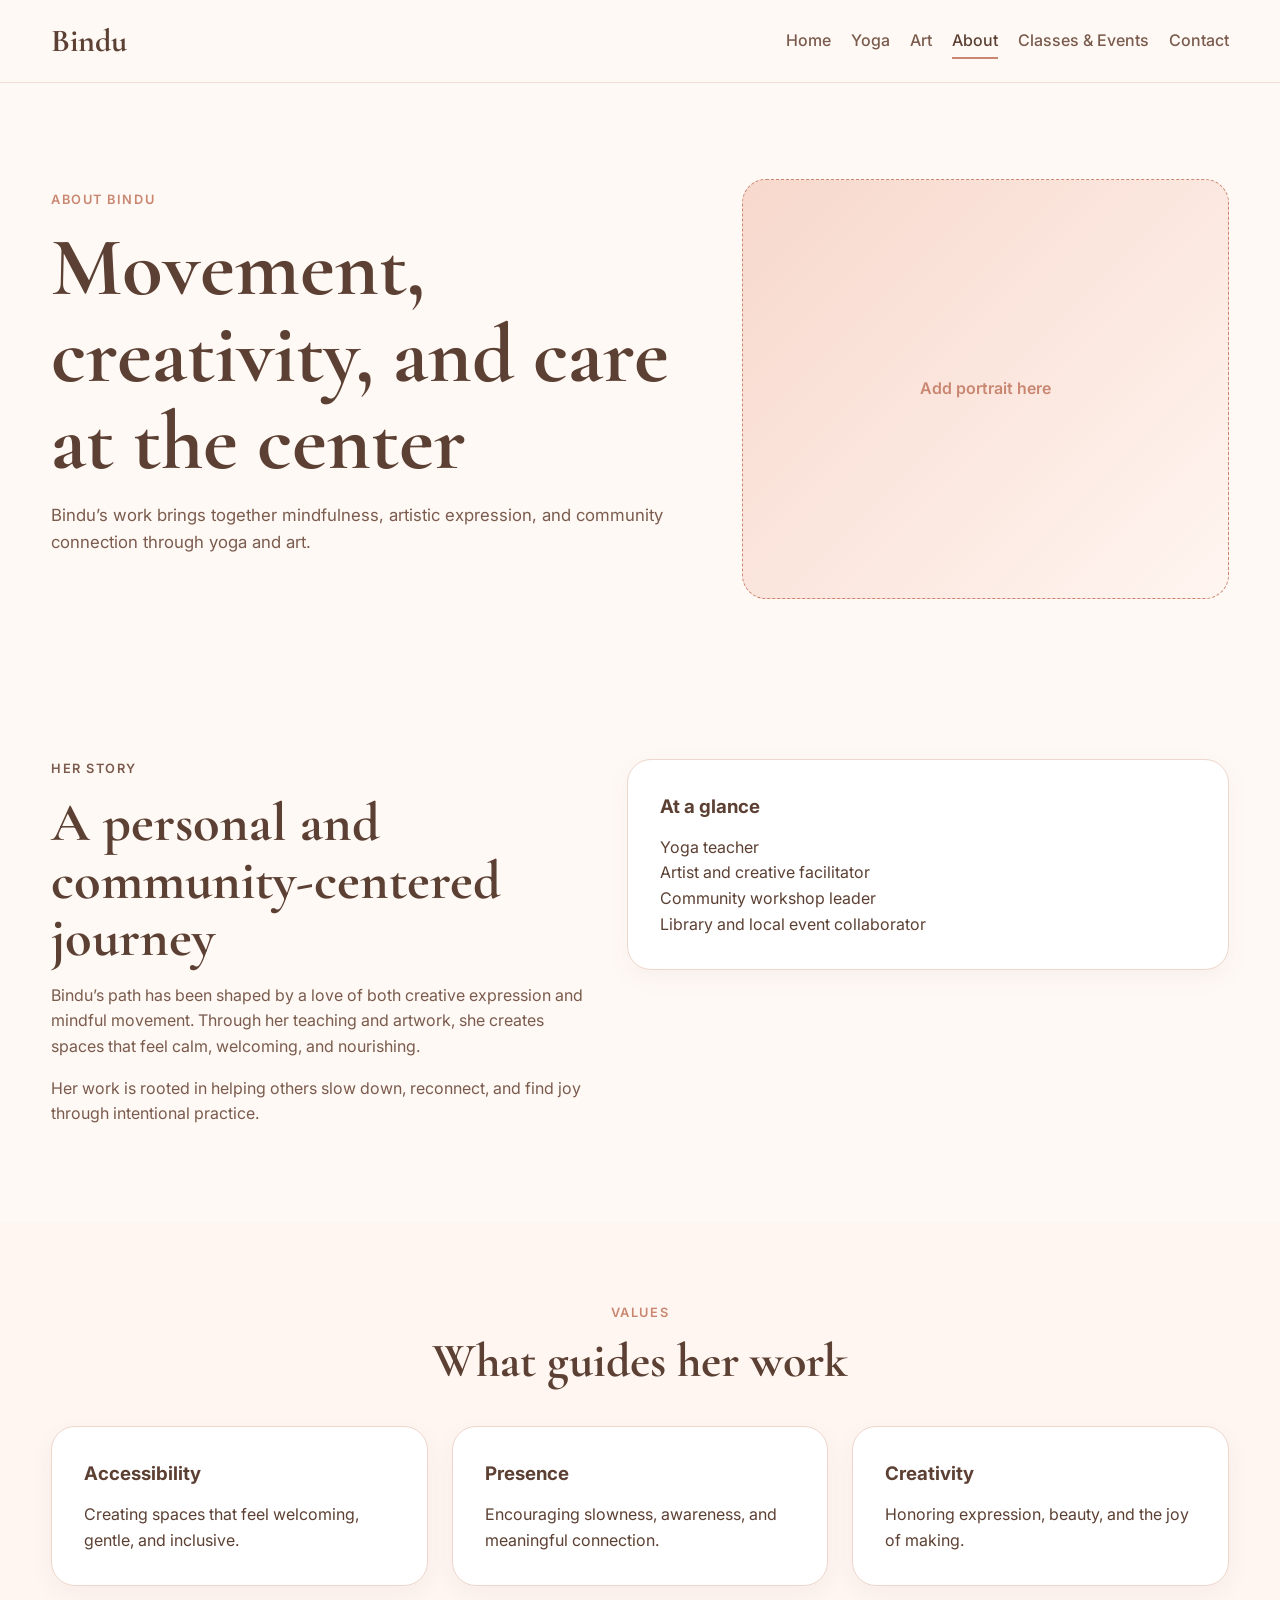
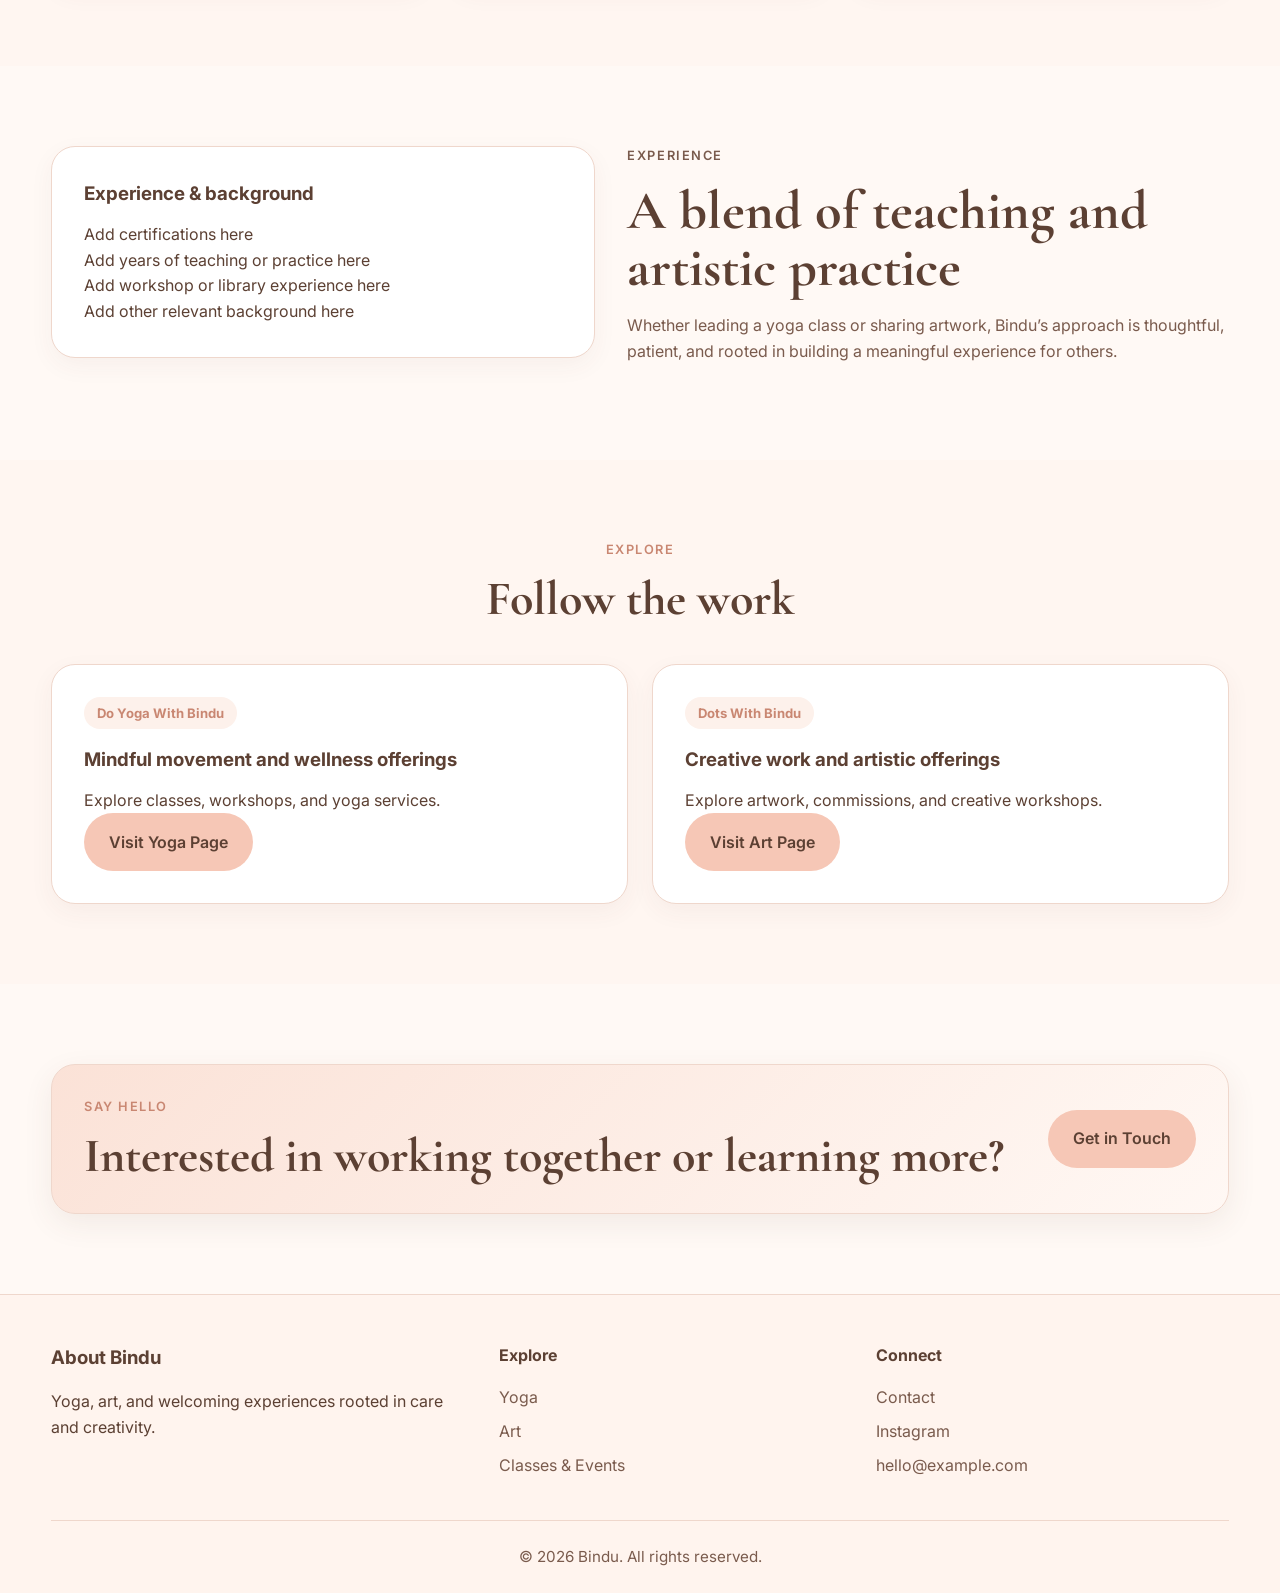
==== about.html @ a90da37a "rewrite site copy with current website content" ====
<!DOCTYPE html>
<html lang="en">
<head>
  <meta charset="UTF-8" />
  <meta name="viewport" content="width=device-width, initial-scale=1.0" />
  <title>About Bindu</title>
  <meta
    name="description"
    content="Learn more about Bindu’s background, philosophy, yoga teaching, art practice, and community-centered approach."
  />
  <link rel="preconnect" href="https://fonts.googleapis.com" />
  <link rel="preconnect" href="https://fonts.gstatic.com" crossorigin />
  <link
    href="https://fonts.googleapis.com/css2?family=Cormorant+Garamond:wght@500;600;700&family=Inter:wght@400;500;600&display=swap"
    rel="stylesheet"
  />
  <link rel="stylesheet" href="style.css" />
</head>
<body>
  <header class="site-header">
    <div class="container nav-container">
      <a href="index.html" class="logo">Bindu</a>
      <button class="menu-toggle" id="menu-toggle" aria-label="Open navigation menu">☰</button>
      <nav class="site-nav" id="site-nav">
        <a href="index.html">Home</a>
        <a href="yoga.html">Yoga</a>
        <a href="art.html">Art</a>
        <a href="about.html" class="active">About</a>
        <a href="classes.html">Classes & Events</a>
        <a href="contact.html" class="nav-cta">Contact</a>
      </nav>
    </div>
  </header>

  <main>
    <section class="page-hero">
      <div class="container page-hero-grid">
        <div>
          <p class="eyebrow">About Bindu</p>
          <h1>Movement, creativity, and care at the center</h1>
          <p class="hero-description">
            Bindu’s work brings together mindfulness, artistic expression, and
            community connection through yoga and art.
          </p>
        </div>
        <div class="image-block placeholder-block">
          <span>Add portrait here</span>
        </div>
      </div>
    </section>

    <section class="section">
      <div class="container split-layout">
        <div class="text-block">
          <p class="eyebrow">Her story</p>
          <h2>A personal and community-centered journey</h2>
          <p>
            Bindu’s path has been shaped by a love of both creative expression and
            mindful movement. Through her teaching and artwork, she creates spaces
            that feel calm, welcoming, and nourishing.
          </p>
          <p>
            Her work is rooted in helping others slow down, reconnect, and find
            joy through intentional practice.
          </p>
        </div>
        <div class="info-card">
          <h3>At a glance</h3>
          <p>Yoga teacher</p>
          <p>Artist and creative facilitator</p>
          <p>Community workshop leader</p>
          <p>Library and local event collaborator</p>
        </div>
      </div>
    </section>

    <section class="section soft-section">
      <div class="container">
        <div class="section-heading">
          <p class="eyebrow">Values</p>
          <h2>What guides her work</h2>
        </div>

        <div class="cards-grid">
          <article class="info-card">
            <h3>Accessibility</h3>
            <p>Creating spaces that feel welcoming, gentle, and inclusive.</p>
          </article>
          <article class="info-card">
            <h3>Presence</h3>
            <p>Encouraging slowness, awareness, and meaningful connection.</p>
          </article>
          <article class="info-card">
            <h3>Creativity</h3>
            <p>Honoring expression, beauty, and the joy of making.</p>
          </article>
        </div>
      </div>
    </section>

    <section class="section">
      <div class="container split-layout">
        <div class="info-card">
          <h3>Experience & background</h3>
          <p>Add certifications here</p>
          <p>Add years of teaching or practice here</p>
          <p>Add workshop or library experience here</p>
          <p>Add other relevant background here</p>
        </div>
        <div class="text-block">
          <p class="eyebrow">Experience</p>
          <h2>A blend of teaching and artistic practice</h2>
          <p>
            Whether leading a yoga class or sharing artwork, Bindu’s approach is
            thoughtful, patient, and rooted in building a meaningful experience
            for others.
          </p>
        </div>
      </div>
    </section>

    <section class="section soft-section">
      <div class="container">
        <div class="section-heading">
          <p class="eyebrow">Explore</p>
          <h2>Follow the work</h2>
        </div>

        <div class="brand-grid">
          <article class="brand-card">
            <div class="card-label">Do Yoga With Bindu</div>
            <h3>Mindful movement and wellness offerings</h3>
            <p>Explore classes, workshops, and yoga services.</p>
            <a href="yoga.html" class="btn btn-primary">Visit Yoga Page</a>
          </article>

          <article class="brand-card">
            <div class="card-label">Dots With Bindu</div>
            <h3>Creative work and artistic offerings</h3>
            <p>Explore artwork, commissions, and creative workshops.</p>
            <a href="art.html" class="btn btn-primary">Visit Art Page</a>
          </article>
        </div>
      </div>
    </section>

    <section class="cta-banner section">
      <div class="container cta-banner-inner">
        <div>
          <p class="eyebrow">Say hello</p>
          <h2>Interested in working together or learning more?</h2>
        </div>
        <a href="contact.html" class="btn btn-primary">Get in Touch</a>
      </div>
    </section>
  </main>

  <footer class="site-footer">
    <div class="container footer-grid">
      <div>
        <h3>About Bindu</h3>
        <p>Yoga, art, and welcoming experiences rooted in care and creativity.</p>
      </div>
      <div>
        <h4>Explore</h4>
        <ul>
          <li><a href="yoga.html">Yoga</a></li>
          <li><a href="art.html">Art</a></li>
          <li><a href="classes.html">Classes & Events</a></li>
        </ul>
      </div>
      <div>
        <h4>Connect</h4>
        <ul>
          <li><a href="contact.html">Contact</a></li>
          <li><a href="#">Instagram</a></li>
          <li><a href="mailto:hello@example.com">hello@example.com</a></li>
        </ul>
      </div>
    </div>
    <div class="container footer-bottom">
      <p>© 2026 Bindu. All rights reserved.</p>
    </div>
  </footer>

  <script src="script.js"></script>
</body>
</html>
---- style.css ----
:root {
  --bg: #fff9f5;
  --bg-soft: #fdf1eb;
  --white: #ffffff;
  --peach: #f6c7b6;
  --peach-dark: #dd9f87;
  --peach-deep: #c98772;
  --text: #5c4033;
  --text-soft: #7a5b4d;
  --border: #efd7cc;
  --shadow: 0 10px 30px rgba(92, 64, 51, 0.08);
  --radius-lg: 24px;
  --radius-md: 18px;
  --radius-sm: 12px;
  --max-width: 1180px;
  --transition: 0.28s ease;
}

* {
  margin: 0;
  padding: 0;
  box-sizing: border-box;
}

html {
  scroll-behavior: smooth;
}

body {
  font-family: "Inter", sans-serif;
  background: var(--bg);
  color: var(--text);
  line-height: 1.6;
}

img {
  max-width: 100%;
  display: block;
}

a {
  color: inherit;
  text-decoration: none;
}

ul {
  list-style: none;
}

.container {
  width: min(92%, var(--max-width));
  margin: 0 auto;
}

.section {
  padding: 5rem 0;
}

.soft-section {
  background: #fff6f1;
}

.eyebrow {
  text-transform: uppercase;
  letter-spacing: 0.12em;
  font-size: 0.8rem;
  font-weight: 600;
  color: var(--peach-deep);
  margin-bottom: 0.8rem;
}

.section-heading {
  text-align: center;
  margin-bottom: 2.5rem;
}

.section-heading h2,
.hero h1,
.page-hero h1,
.text-block h2,
.cta-banner h2 {
  font-family: "Cormorant Garamond", serif;
  line-height: 1.05;
}

.section-heading h2 {
  font-size: clamp(2rem, 4vw, 3rem);
}

.site-header {
  position: sticky;
  top: 0;
  z-index: 1000;
  background: rgba(255, 249, 245, 0.95);
  backdrop-filter: blur(10px);
  border-bottom: 1px solid rgba(239, 215, 204, 0.8);
}

.nav-container {
  display: flex;
  align-items: center;
  justify-content: space-between;
  min-height: 82px;
}

.logo {
  font-family: "Cormorant Garamond", serif;
  font-size: 2rem;
  font-weight: 700;
}

.site-nav {
  display: flex;
  align-items: center;
  gap: 1.25rem;
}

.site-nav a {
  position: relative;
  font-weight: 500;
  color: var(--text-soft);
  transition: color var(--transition);
}

.site-nav a:hover,
.site-nav a.active {
  color: var(--text);
}

.site-nav a::after {
  content: "";
  position: absolute;
  left: 0;
  bottom: -0.35rem;
  width: 0;
  height: 2px;
  background: var(--peach-deep);
  transition: width var(--transition);
}

.site-nav a:hover::after,
.site-nav a.active::after {
  width: 100%;
}

.site-nav .nav-cta::after {
  display: none;
}

.menu-toggle {
  display: none;
  border: none;
  background: transparent;
  font-size: 1.8rem;
  color: var(--text);
  cursor: pointer;
}

.btn {
  display: inline-flex;
  align-items: center;
  justify-content: center;
  padding: 0.95rem 1.5rem;
  border-radius: 999px;
  font-weight: 600;
  transition: transform var(--transition), background-color var(--transition),
    color var(--transition), box-shadow var(--transition), border-color var(--transition);
  cursor: pointer;
  border: 1px solid transparent;
}

.btn:hover {
  transform: translateY(-2px);
  box-shadow: var(--shadow);
}

.btn-primary {
  background: var(--peach);
  color: var(--text);
}

.btn-primary:hover {
  background: var(--peach-dark);
}

.btn-secondary {
  background: var(--white);
  color: var(--text);
  border: 1px solid var(--border);
}

.btn-secondary:hover {
  background: var(--bg-soft);
  border-color: var(--peach-dark);
}

.text-link {
  display: inline-block;
  margin-top: 0.75rem;
  font-weight: 600;
  color: var(--peach-deep);
  transition: letter-spacing var(--transition), color var(--transition);
}

.text-link:hover {
  letter-spacing: 0.02em;
  color: var(--text);
}

.hero,
.page-hero {
  padding: 6rem 0 5rem;
}

.hero-grid,
.page-hero-grid {
  display: grid;
  grid-template-columns: 1.15fr 0.85fr;
  gap: 2rem;
  align-items: center;
}

.hero h1,
.page-hero h1 {
  font-size: clamp(3rem, 7vw, 5.2rem);
  margin-bottom: 1rem;
}

.hero-description {
  max-width: 620px;
  color: var(--text-soft);
  font-size: 1.05rem;
  margin-bottom: 2rem;
}

.hero-buttons {
  display: flex;
  gap: 1rem;
  flex-wrap: wrap;
}

.hero-card,
.brand-card,
.info-card,
.testimonial-card,
.pricing-card,
.contact-card,
.event-card {
  background: var(--white);
  border: 1px solid var(--border);
  border-radius: var(--radius-lg);
  box-shadow: 0 8px 24px rgba(92, 64, 51, 0.05);
}

.hero-card {
  background: linear-gradient(180deg, #fdf1eb 0%, #fffdfb 100%);
  padding: 1.5rem;
  box-shadow: var(--shadow);
}

.hero-card-inner h2 {
  font-family: "Cormorant Garamond", serif;
  font-size: 2rem;
  margin-bottom: 0.5rem;
}

.highlight-title {
  font-weight: 700;
  margin-bottom: 0.5rem;
}

.brand-grid,
.cards-grid,
.footer-grid,
.pricing-grid {
  display: grid;
  gap: 1.5rem;
}

.brand-grid {
  grid-template-columns: repeat(2, 1fr);
}

.cards-grid,
.pricing-grid {
  grid-template-columns: repeat(3, 1fr);
}

.brand-card,
.info-card,
.testimonial-card,
.pricing-card {
  padding: 2rem;
  transition: transform var(--transition), box-shadow var(--transition), border-color var(--transition);
}

.brand-card:hover,
.info-card:hover,
.testimonial-card:hover,
.pricing-card:hover,
.gallery-item:hover,
.event-card:hover {
  transform: translateY(-5px);
  box-shadow: var(--shadow);
  border-color: var(--peach-dark);
}

.card-label {
  display: inline-block;
  margin-bottom: 1rem;
  padding: 0.35rem 0.8rem;
  border-radius: 999px;
  background: var(--bg-soft);
  color: var(--peach-deep);
  font-size: 0.82rem;
  font-weight: 700;
}

.brand-card h3,
.info-card h3,
.testimonial-card h4,
.pricing-card h3,
.contact-card h2,
.event-card h3 {
  margin-bottom: 0.8rem;
}

.split-layout,
.contact-grid {
  display: grid;
  grid-template-columns: 0.95fr 1.05fr;
  gap: 2rem;
  align-items: start;
}

.placeholder-block {
  background: linear-gradient(135deg, #f7d8cc, #fff5f0);
  border: 1px dashed var(--peach-deep);
  border-radius: var(--radius-lg);
  display: flex;
  justify-content: center;
  align-items: center;
  color: var(--peach-deep);
  font-weight: 600;
}

.image-block {
  min-height: 420px;
}

.text-block h2 {
  font-size: clamp(2.2rem, 5vw, 3.4rem);
  margin-bottom: 1rem;
}

.text-block p {
  margin-bottom: 1rem;
  color: var(--text-soft);
}

.card-date {
  color: var(--peach-deep);
  font-weight: 700;
  margin-bottom: 0.5rem;
}

.card-meta {
  margin-top: 0.8rem;
  color: var(--text-soft);
  font-size: 0.95rem;
}

.gallery-grid {
  display: grid;
  grid-template-columns: repeat(4, 1fr);
  gap: 1rem;
}

.gallery-item {
  min-height: 260px;
  transition: transform var(--transition), box-shadow var(--transition), border-color var(--transition);
}

.center-button {
  text-align: center;
  margin-top: 2rem;
}

.price {
  font-size: 2rem;
  font-weight: 700;
  color: var(--peach-deep);
  margin-bottom: 0.5rem;
}

.featured-pricing {
  background: linear-gradient(180deg, #fff8f4 0%, #fff 100%);
  border-color: var(--peach-dark);
}

.faq-list {
  display: grid;
  gap: 1rem;
}

.faq-item {
  background: var(--white);
  border: 1px solid var(--border);
  border-radius: var(--radius-md);
  padding: 1.4rem;
}

.faq-item h3 {
  margin-bottom: 0.5rem;
}

.event-list {
  display: grid;
  gap: 1.2rem;
}

.event-card {
  display: grid;
  grid-template-columns: 110px 1fr auto;
  gap: 1.5rem;
  align-items: center;
  padding: 1.5rem;
  transition: transform var(--transition), box-shadow var(--transition), border-color var(--transition);
}

.event-date-box {
  background: #fff3ec;
  border: 1px solid var(--border);
  border-radius: var(--radius-md);
  min-height: 96px;
  display: flex;
  flex-direction: column;
  justify-content: center;
  align-items: center;
  color: var(--peach-deep);
}

.event-month {
  font-size: 0.8rem;
  font-weight: 700;
  letter-spacing: 0.08em;
}

.event-day {
  font-size: 2rem;
  font-weight: 700;
  line-height: 1;
}

.event-meta {
  color: var(--text-soft);
  font-weight: 600;
  margin-bottom: 0.5rem;
}

.contact-card {
  padding: 2rem;
}

.contact-sidebar {
  display: grid;
  gap: 1rem;
}

.contact-form {
  display: grid;
  gap: 0.85rem;
}

.contact-form label {
  font-weight: 600;
}

.contact-form input,
.contact-form select,
.contact-form textarea {
  width: 100%;
  padding: 0.95rem 1rem;
  border: 1px solid var(--border);
  border-radius: var(--radius-sm);
  font: inherit;
  background: #fffdfb;
  color: var(--text);
}

.contact-form input:focus,
.contact-form select:focus,
.contact-form textarea:focus {
  outline: 2px solid rgba(201, 135, 114, 0.25);
  border-color: var(--peach-dark);
}

.cta-banner-inner {
  background: linear-gradient(135deg, #fbe2d7, #fff8f4);
  border: 1px solid var(--border);
  border-radius: var(--radius-lg);
  padding: 2rem;
  box-shadow: var(--shadow);
  display: flex;
  align-items: center;
  justify-content: space-between;
  gap: 1.5rem;
}

.cta-banner h2 {
  font-size: clamp(2rem, 4vw, 3rem);
}

.site-footer {
  background: #fff4ee;
  border-top: 1px solid var(--border);
  padding-top: 3rem;
}

.footer-grid {
  grid-template-columns: 1.2fr 1fr 1fr;
  align-items: start;
}

.footer-grid h3,
.footer-grid h4 {
  margin-bottom: 1rem;
}

.footer-grid li {
  margin-bottom: 0.55rem;
}

.footer-grid a {
  color: var(--text-soft);
  transition: color var(--transition);
}

.footer-grid a:hover {
  color: var(--peach-deep);
}

.footer-bottom {
  padding: 1.5rem 0;
  margin-top: 2rem;
  border-top: 1px solid var(--border);
  text-align: center;
  color: var(--text-soft);
  font-size: 0.95rem;
}

.btn:focus-visible,
.site-nav a:focus-visible,
.menu-toggle:focus-visible,
.text-link:focus-visible,
.contact-form input:focus-visible,
.contact-form select:focus-visible,
.contact-form textarea:focus-visible {
  outline: 3px solid rgba(201, 135, 114, 0.35);
  outline-offset: 4px;
  border-radius: 10px;
}

@media (max-width: 920px) {
  .hero-grid,
  .page-hero-grid,
  .split-layout,
  .brand-grid,
  .cards-grid,
  .gallery-grid,
  .footer-grid,
  .cta-banner-inner,
  .pricing-grid,
  .contact-grid {
    grid-template-columns: 1fr;
  }

  .event-card {
    grid-template-columns: 1fr;
    align-items: start;
  }

  .event-action {
    margin-top: 0.5rem;
  }

  .hero,
  .page-hero {
    padding-top: 4.5rem;
  }

  .hero-card {
    max-width: 520px;
  }

  .cta-banner-inner {
    text-align: left;
  }
}

@media (max-width: 768px) {
  .menu-toggle {
    display: block;
  }

  .site-nav {
    position: absolute;
    top: 82px;
    left: 0;
    right: 0;
    background: var(--bg);
    border-bottom: 1px solid var(--border);
    flex-direction: column;
    align-items: flex-start;
    gap: 1rem;
    padding: 1.25rem 4%;
    display: none;
  }

  .site-nav.open {
    display: flex;
  }

  .hero-buttons {
    flex-direction: column;
    align-items: flex-start;
  }

  .btn {
    width: fit-content;
  }

  .section {
    padding: 4rem 0;
  }

  .image-block {
    min-height: 300px;
  }

  .gallery-item {
    min-height: 210px;
  }
}
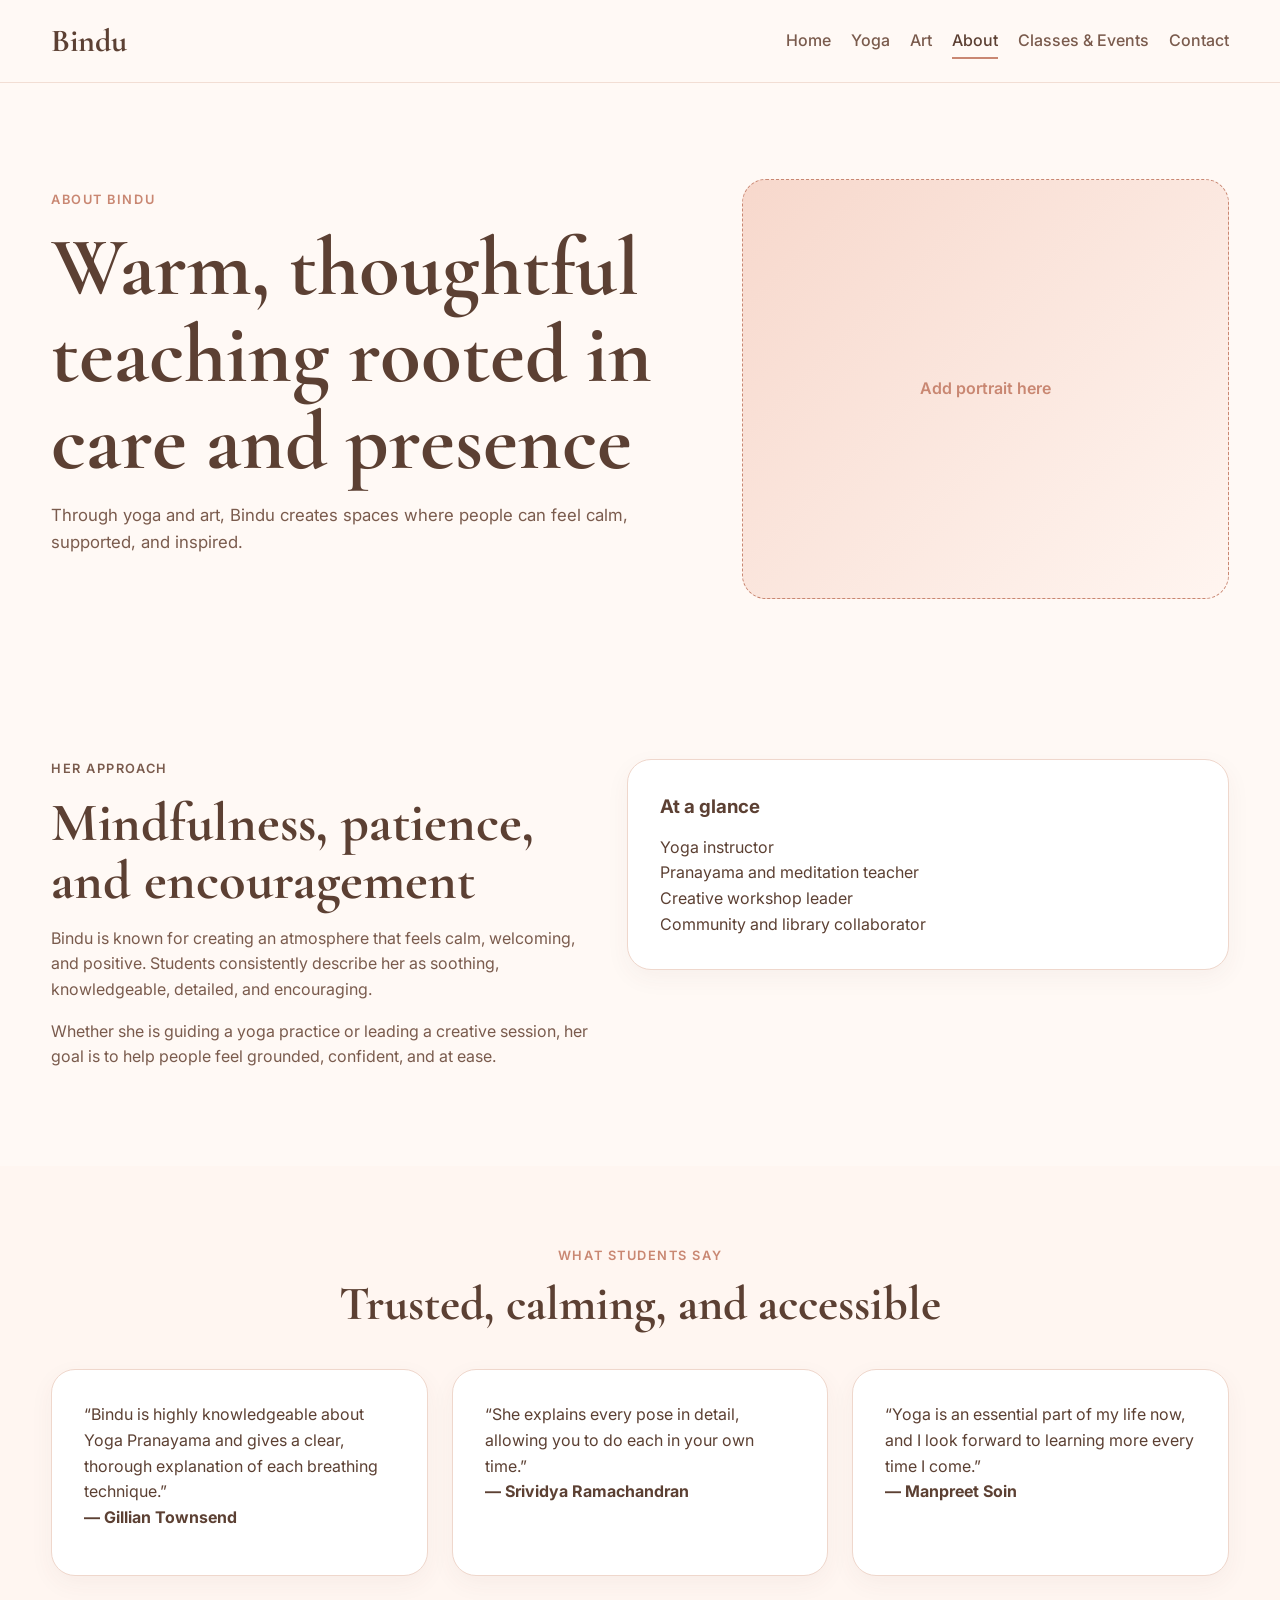
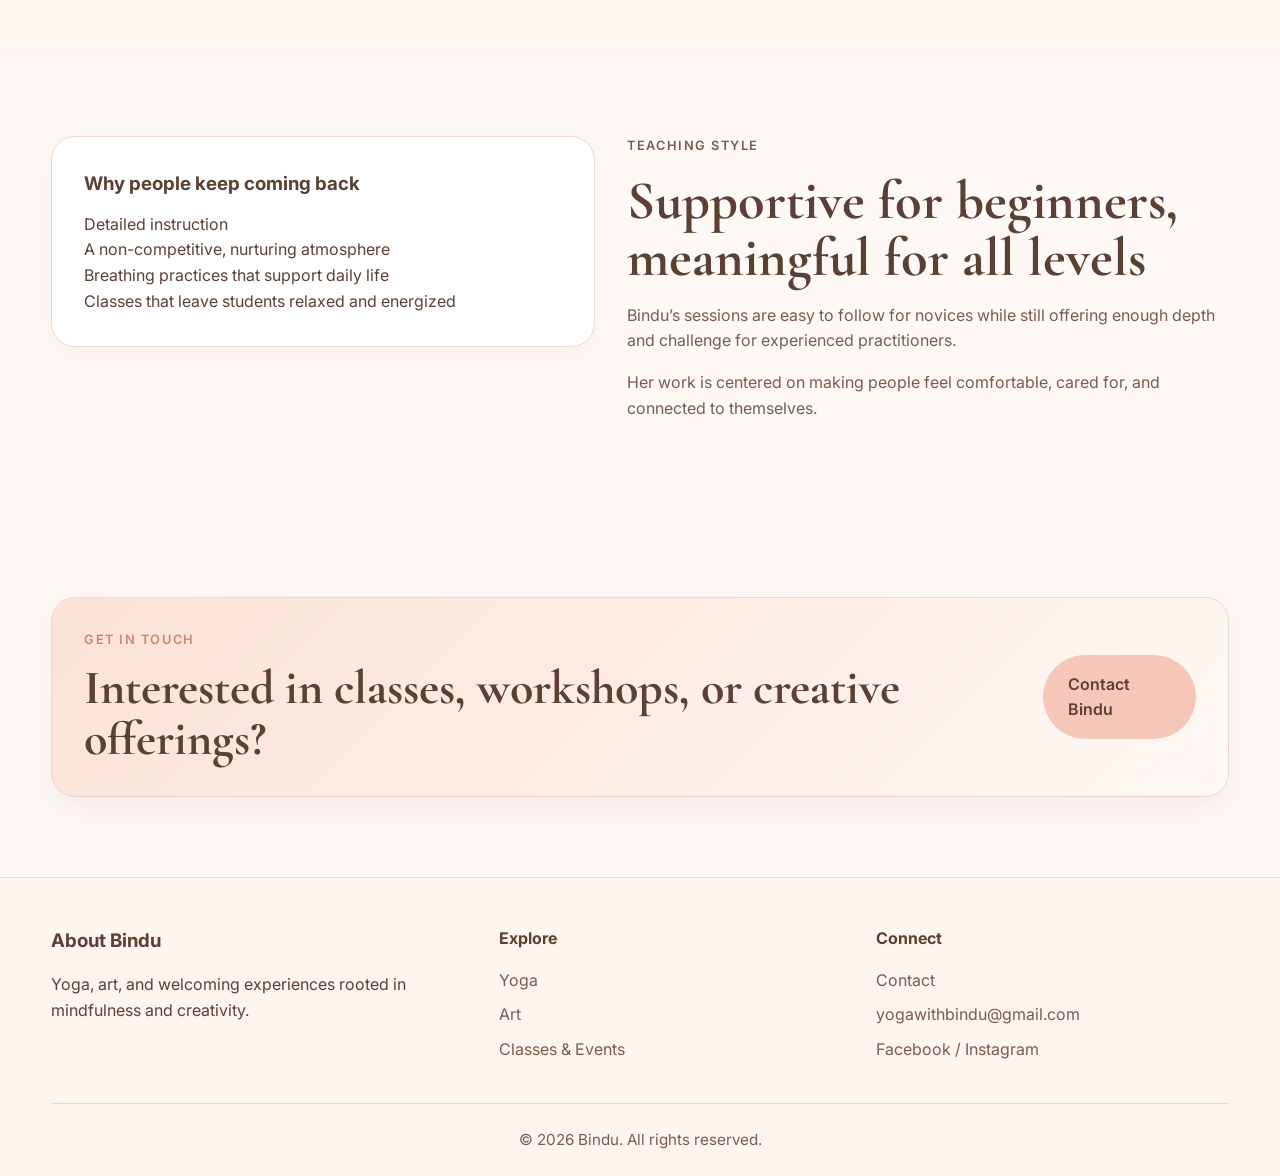
==== commit 6daedaa0: "prepare site for deployment" ====
--- a/about.html
+++ b/about.html
@@ -6,7 +6,7 @@
   <title>About Bindu</title>
   <meta
     name="description"
-    content="Learn more about Bindu’s background, philosophy, yoga teaching, art practice, and community-centered approach."
+    content="Learn more about Bindu’s background, teaching approach, yoga practice, and creative work."
   />
   <link rel="preconnect" href="https://fonts.googleapis.com" />
   <link rel="preconnect" href="https://fonts.gstatic.com" crossorigin />
@@ -37,10 +37,10 @@
       <div class="container page-hero-grid">
         <div>
           <p class="eyebrow">About Bindu</p>
-          <h1>Movement, creativity, and care at the center</h1>
+          <h1>Warm, thoughtful teaching rooted in care and presence</h1>
           <p class="hero-description">
-            Bindu’s work brings together mindfulness, artistic expression, and
-            community connection through yoga and art.
+            Through yoga and art, Bindu creates spaces where people can feel calm,
+            supported, and inspired.
           </p>
         </div>
         <div class="image-block placeholder-block">
@@ -52,24 +52,24 @@
     <section class="section">
       <div class="container split-layout">
         <div class="text-block">
-          <p class="eyebrow">Her story</p>
-          <h2>A personal and community-centered journey</h2>
+          <p class="eyebrow">Her approach</p>
+          <h2>Mindfulness, patience, and encouragement</h2>
           <p>
-            Bindu’s path has been shaped by a love of both creative expression and
-            mindful movement. Through her teaching and artwork, she creates spaces
-            that feel calm, welcoming, and nourishing.
+            Bindu is known for creating an atmosphere that feels calm, welcoming,
+            and positive. Students consistently describe her as soothing,
+            knowledgeable, detailed, and encouraging.
           </p>
           <p>
-            Her work is rooted in helping others slow down, reconnect, and find
-            joy through intentional practice.
+            Whether she is guiding a yoga practice or leading a creative session,
+            her goal is to help people feel grounded, confident, and at ease.
           </p>
         </div>
         <div class="info-card">
           <h3>At a glance</h3>
-          <p>Yoga teacher</p>
-          <p>Artist and creative facilitator</p>
-          <p>Community workshop leader</p>
-          <p>Library and local event collaborator</p>
+          <p>Yoga instructor</p>
+          <p>Pranayama and meditation teacher</p>
+          <p>Creative workshop leader</p>
+          <p>Community and library collaborator</p>
         </div>
       </div>
     </section>
@@ -77,22 +77,29 @@
     <section class="section soft-section">
       <div class="container">
         <div class="section-heading">
-          <p class="eyebrow">Values</p>
-          <h2>What guides her work</h2>
+          <p class="eyebrow">What students say</p>
+          <h2>Trusted, calming, and accessible</h2>
         </div>
 
         <div class="cards-grid">
-          <article class="info-card">
-            <h3>Accessibility</h3>
-            <p>Creating spaces that feel welcoming, gentle, and inclusive.</p>
+          <article class="testimonial-card">
+            <p>
+              “Bindu is highly knowledgeable about Yoga Pranayama and gives a clear,
+              thorough explanation of each breathing technique.”
+            </p>
+            <h4>— Gillian Townsend</h4>
           </article>
-          <article class="info-card">
-            <h3>Presence</h3>
-            <p>Encouraging slowness, awareness, and meaningful connection.</p>
+          <article class="testimonial-card">
+            <p>
+              “She explains every pose in detail, allowing you to do each in your own time.”
+            </p>
+            <h4>— Srividya Ramachandran</h4>
           </article>
-          <article class="info-card">
-            <h3>Creativity</h3>
-            <p>Honoring expression, beauty, and the joy of making.</p>
+          <article class="testimonial-card">
+            <p>
+              “Yoga is an essential part of my life now, and I look forward to learning more every time I come.”
+            </p>
+            <h4>— Manpreet Soin</h4>
           </article>
         </div>
       </div>
@@ -101,45 +108,23 @@
     <section class="section">
       <div class="container split-layout">
         <div class="info-card">
-          <h3>Experience & background</h3>
-          <p>Add certifications here</p>
-          <p>Add years of teaching or practice here</p>
-          <p>Add workshop or library experience here</p>
-          <p>Add other relevant background here</p>
+          <h3>Why people keep coming back</h3>
+          <p>Detailed instruction</p>
+          <p>A non-competitive, nurturing atmosphere</p>
+          <p>Breathing practices that support daily life</p>
+          <p>Classes that leave students relaxed and energized</p>
         </div>
         <div class="text-block">
-          <p class="eyebrow">Experience</p>
-          <h2>A blend of teaching and artistic practice</h2>
+          <p class="eyebrow">Teaching style</p>
+          <h2>Supportive for beginners, meaningful for all levels</h2>
           <p>
-            Whether leading a yoga class or sharing artwork, Bindu’s approach is
-            thoughtful, patient, and rooted in building a meaningful experience
-            for others.
+            Bindu’s sessions are easy to follow for novices while still offering
+            enough depth and challenge for experienced practitioners.
           </p>
-        </div>
-      </div>
-    </section>
-
-    <section class="section soft-section">
-      <div class="container">
-        <div class="section-heading">
-          <p class="eyebrow">Explore</p>
-          <h2>Follow the work</h2>
-        </div>
-
-        <div class="brand-grid">
-          <article class="brand-card">
-            <div class="card-label">Do Yoga With Bindu</div>
-            <h3>Mindful movement and wellness offerings</h3>
-            <p>Explore classes, workshops, and yoga services.</p>
-            <a href="yoga.html" class="btn btn-primary">Visit Yoga Page</a>
-          </article>
-
-          <article class="brand-card">
-            <div class="card-label">Dots With Bindu</div>
-            <h3>Creative work and artistic offerings</h3>
-            <p>Explore artwork, commissions, and creative workshops.</p>
-            <a href="art.html" class="btn btn-primary">Visit Art Page</a>
-          </article>
+          <p>
+            Her work is centered on making people feel comfortable, cared for,
+            and connected to themselves.
+          </p>
         </div>
       </div>
     </section>
@@ -147,10 +132,10 @@
     <section class="cta-banner section">
       <div class="container cta-banner-inner">
         <div>
-          <p class="eyebrow">Say hello</p>
-          <h2>Interested in working together or learning more?</h2>
+          <p class="eyebrow">Get in touch</p>
+          <h2>Interested in classes, workshops, or creative offerings?</h2>
         </div>
-        <a href="contact.html" class="btn btn-primary">Get in Touch</a>
+        <a href="contact.html" class="btn btn-primary">Contact Bindu</a>
       </div>
     </section>
   </main>
@@ -159,7 +144,7 @@
     <div class="container footer-grid">
       <div>
         <h3>About Bindu</h3>
-        <p>Yoga, art, and welcoming experiences rooted in care and creativity.</p>
+        <p>Yoga, art, and welcoming experiences rooted in mindfulness and creativity.</p>
       </div>
       <div>
         <h4>Explore</h4>
@@ -173,8 +158,8 @@
         <h4>Connect</h4>
         <ul>
           <li><a href="contact.html">Contact</a></li>
-          <li><a href="#">Instagram</a></li>
-          <li><a href="mailto:hello@example.com">hello@example.com</a></li>
+          <li><a href="mailto:yogawithbindu@gmail.com">yogawithbindu@gmail.com</a></li>
+          <li><a href="#">Facebook / Instagram</a></li>
         </ul>
       </div>
     </div>
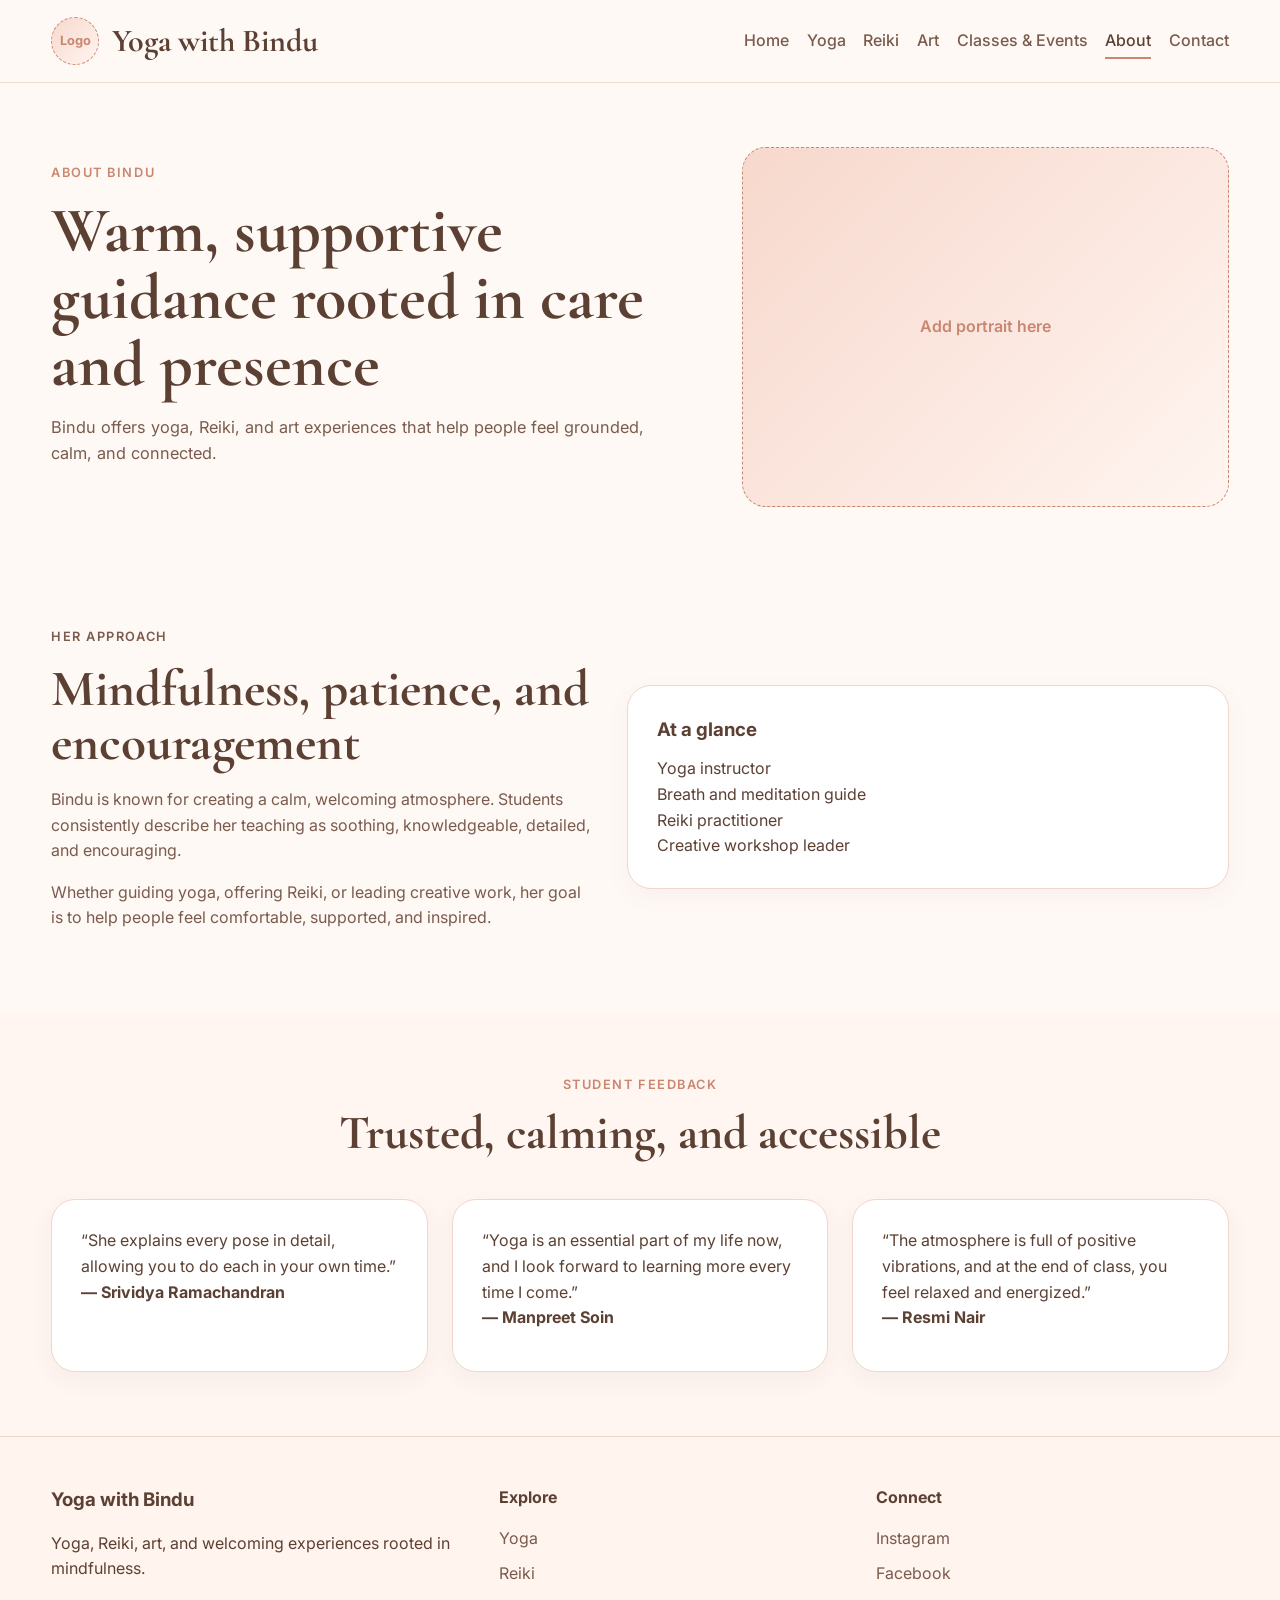
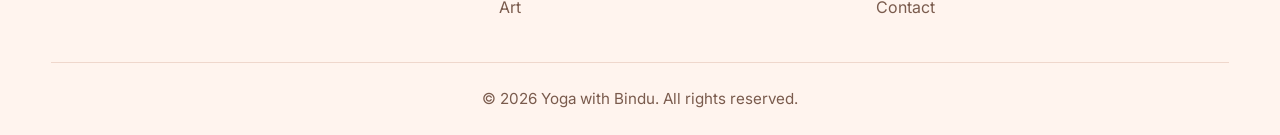
==== commit 80e62335: "save latest changes" ====
--- a/about.html
+++ b/about.html
@@ -3,10 +3,10 @@
 <head>
   <meta charset="UTF-8" />
   <meta name="viewport" content="width=device-width, initial-scale=1.0" />
-  <title>About Bindu</title>
+  <title>About | Yoga with Bindu</title>
   <meta
     name="description"
-    content="Learn more about Bindu’s background, teaching approach, yoga practice, and creative work."
+    content="Learn more about Bindu’s approach to yoga, Reiki, and creative work."
   />
   <link rel="preconnect" href="https://fonts.googleapis.com" />
   <link rel="preconnect" href="https://fonts.gstatic.com" crossorigin />
@@ -19,123 +19,90 @@
 <body>
   <header class="site-header">
     <div class="container nav-container">
-      <a href="index.html" class="logo">Bindu</a>
+      <a href="index.html" class="brand-lockup">
+        <div class="logo-mark">Logo</div>
+        <div class="brand-name">Yoga with Bindu</div>
+      </a>
+
       <button class="menu-toggle" id="menu-toggle" aria-label="Open navigation menu">☰</button>
+
       <nav class="site-nav" id="site-nav">
         <a href="index.html">Home</a>
         <a href="yoga.html">Yoga</a>
+        <a href="reiki.html">Reiki</a>
         <a href="art.html">Art</a>
+        <a href="classes.html">Classes & Events</a>
         <a href="about.html" class="active">About</a>
-        <a href="classes.html">Classes & Events</a>
         <a href="contact.html" class="nav-cta">Contact</a>
       </nav>
     </div>
   </header>
 
   <main>
-    <section class="page-hero">
+    <section class="page-hero compact-hero">
       <div class="container page-hero-grid">
         <div>
           <p class="eyebrow">About Bindu</p>
-          <h1>Warm, thoughtful teaching rooted in care and presence</h1>
+          <h1>Warm, supportive guidance rooted in care and presence</h1>
           <p class="hero-description">
-            Through yoga and art, Bindu creates spaces where people can feel calm,
-            supported, and inspired.
+            Bindu offers yoga, Reiki, and art experiences that help people feel
+            grounded, calm, and connected.
           </p>
         </div>
+
         <div class="image-block placeholder-block">
           <span>Add portrait here</span>
         </div>
       </div>
     </section>
 
-    <section class="section">
+    <section class="section compact-section">
       <div class="container split-layout">
         <div class="text-block">
           <p class="eyebrow">Her approach</p>
           <h2>Mindfulness, patience, and encouragement</h2>
           <p>
-            Bindu is known for creating an atmosphere that feels calm, welcoming,
-            and positive. Students consistently describe her as soothing,
-            knowledgeable, detailed, and encouraging.
+            Bindu is known for creating a calm, welcoming atmosphere. Students
+            consistently describe her teaching as soothing, knowledgeable,
+            detailed, and encouraging.
           </p>
           <p>
-            Whether she is guiding a yoga practice or leading a creative session,
-            her goal is to help people feel grounded, confident, and at ease.
+            Whether guiding yoga, offering Reiki, or leading creative work, her
+            goal is to help people feel comfortable, supported, and inspired.
           </p>
         </div>
+
         <div class="info-card">
           <h3>At a glance</h3>
           <p>Yoga instructor</p>
-          <p>Pranayama and meditation teacher</p>
+          <p>Breath and meditation guide</p>
+          <p>Reiki practitioner</p>
           <p>Creative workshop leader</p>
-          <p>Community and library collaborator</p>
         </div>
       </div>
     </section>
 
-    <section class="section soft-section">
+    <section class="section soft-section compact-section">
       <div class="container">
         <div class="section-heading">
-          <p class="eyebrow">What students say</p>
+          <p class="eyebrow">Student feedback</p>
           <h2>Trusted, calming, and accessible</h2>
         </div>
 
-        <div class="cards-grid">
+        <div class="cards-grid testimonials-grid">
           <article class="testimonial-card">
-            <p>
-              “Bindu is highly knowledgeable about Yoga Pranayama and gives a clear,
-              thorough explanation of each breathing technique.”
-            </p>
-            <h4>— Gillian Townsend</h4>
-          </article>
-          <article class="testimonial-card">
-            <p>
-              “She explains every pose in detail, allowing you to do each in your own time.”
-            </p>
+            <p>“She explains every pose in detail, allowing you to do each in your own time.”</p>
             <h4>— Srividya Ramachandran</h4>
           </article>
           <article class="testimonial-card">
-            <p>
-              “Yoga is an essential part of my life now, and I look forward to learning more every time I come.”
-            </p>
+            <p>“Yoga is an essential part of my life now, and I look forward to learning more every time I come.”</p>
             <h4>— Manpreet Soin</h4>
           </article>
+          <article class="testimonial-card">
+            <p>“The atmosphere is full of positive vibrations, and at the end of class, you feel relaxed and energized.”</p>
+            <h4>— Resmi Nair</h4>
+          </article>
         </div>
-      </div>
-    </section>
-
-    <section class="section">
-      <div class="container split-layout">
-        <div class="info-card">
-          <h3>Why people keep coming back</h3>
-          <p>Detailed instruction</p>
-          <p>A non-competitive, nurturing atmosphere</p>
-          <p>Breathing practices that support daily life</p>
-          <p>Classes that leave students relaxed and energized</p>
-        </div>
-        <div class="text-block">
-          <p class="eyebrow">Teaching style</p>
-          <h2>Supportive for beginners, meaningful for all levels</h2>
-          <p>
-            Bindu’s sessions are easy to follow for novices while still offering
-            enough depth and challenge for experienced practitioners.
-          </p>
-          <p>
-            Her work is centered on making people feel comfortable, cared for,
-            and connected to themselves.
-          </p>
-        </div>
-      </div>
-    </section>
-
-    <section class="cta-banner section">
-      <div class="container cta-banner-inner">
-        <div>
-          <p class="eyebrow">Get in touch</p>
-          <h2>Interested in classes, workshops, or creative offerings?</h2>
-        </div>
-        <a href="contact.html" class="btn btn-primary">Contact Bindu</a>
       </div>
     </section>
   </main>
@@ -143,28 +110,28 @@
   <footer class="site-footer">
     <div class="container footer-grid">
       <div>
-        <h3>About Bindu</h3>
-        <p>Yoga, art, and welcoming experiences rooted in mindfulness and creativity.</p>
+        <h3>Yoga with Bindu</h3>
+        <p>Yoga, Reiki, art, and welcoming experiences rooted in mindfulness.</p>
       </div>
       <div>
         <h4>Explore</h4>
         <ul>
           <li><a href="yoga.html">Yoga</a></li>
+          <li><a href="reiki.html">Reiki</a></li>
           <li><a href="art.html">Art</a></li>
-          <li><a href="classes.html">Classes & Events</a></li>
         </ul>
       </div>
       <div>
         <h4>Connect</h4>
         <ul>
+          <li><a href="https://www.instagram.com/doyogawithbindu/" target="_blank">Instagram</a></li>
+          <li><a href="https://www.facebook.com/DotsWithBindu/" target="_blank">Facebook</a></li>
           <li><a href="contact.html">Contact</a></li>
-          <li><a href="mailto:yogawithbindu@gmail.com">yogawithbindu@gmail.com</a></li>
-          <li><a href="#">Facebook / Instagram</a></li>
         </ul>
       </div>
     </div>
     <div class="container footer-bottom">
-      <p>© 2026 Bindu. All rights reserved.</p>
+      <p>© 2026 Yoga with Bindu. All rights reserved.</p>
     </div>
   </footer>
 
--- a/style.css
+++ b/style.css
@@ -56,6 +56,10 @@
   padding: 5rem 0;
 }
 
+.compact-section {
+  padding: 4rem 0;
+}
+
 .soft-section {
   background: #fff6f1;
 }
@@ -75,10 +79,12 @@
 }
 
 .section-heading h2,
-.hero h1,
 .page-hero h1,
 .text-block h2,
-.cta-banner h2 {
+.cta-banner h2,
+.home-headline,
+.path-card h2,
+.narrow-text h2 {
   font-family: "Cormorant Garamond", serif;
   line-height: 1.05;
 }
@@ -101,18 +107,42 @@
   align-items: center;
   justify-content: space-between;
   min-height: 82px;
-}
-
-.logo {
+  gap: 1rem;
+}
+
+.brand-lockup {
+  display: flex;
+  align-items: center;
+  gap: 0.8rem;
+  min-width: 0;
+}
+
+.logo-mark {
+  width: 48px;
+  height: 48px;
+  border-radius: 50%;
+  background: linear-gradient(135deg, #f7d8cc, #fff5f0);
+  border: 1px dashed var(--peach-deep);
+  display: flex;
+  align-items: center;
+  justify-content: center;
+  color: var(--peach-deep);
+  font-size: 0.8rem;
+  font-weight: 700;
+  flex-shrink: 0;
+}
+
+.brand-name {
   font-family: "Cormorant Garamond", serif;
   font-size: 2rem;
   font-weight: 700;
+  line-height: 1;
 }
 
 .site-nav {
   display: flex;
   align-items: center;
-  gap: 1.25rem;
+  gap: 1.1rem;
 }
 
 .site-nav a {
@@ -207,12 +237,14 @@
   color: var(--text);
 }
 
-.hero,
 .page-hero {
-  padding: 6rem 0 5rem;
-}
-
-.hero-grid,
+  padding: 5rem 0 4rem;
+}
+
+.compact-hero {
+  padding: 4rem 0 3.5rem;
+}
+
 .page-hero-grid {
   display: grid;
   grid-template-columns: 1.15fr 0.85fr;
@@ -220,17 +252,16 @@
   align-items: center;
 }
 
-.hero h1,
 .page-hero h1 {
-  font-size: clamp(3rem, 7vw, 5.2rem);
+  font-size: clamp(2.5rem, 5vw, 4rem);
   margin-bottom: 1rem;
 }
 
 .hero-description {
   max-width: 620px;
   color: var(--text-soft);
-  font-size: 1.05rem;
-  margin-bottom: 2rem;
+  font-size: 1.02rem;
+  margin-bottom: 1.5rem;
 }
 
 .hero-buttons {
@@ -239,75 +270,94 @@
   flex-wrap: wrap;
 }
 
-.hero-card,
-.brand-card,
+.home-simple-hero {
+  padding-top: 3.5rem;
+}
+
+.home-logo-space {
+  display: flex;
+  justify-content: center;
+  margin-bottom: 1.4rem;
+}
+
+.hero-logo-placeholder {
+  width: 120px;
+  height: 120px;
+  border-radius: 50%;
+  background: linear-gradient(135deg, #f7d8cc, #fff5f0);
+  border: 1px dashed var(--peach-deep);
+  display: flex;
+  align-items: center;
+  justify-content: center;
+  color: var(--peach-deep);
+  font-weight: 700;
+}
+
+.announcement-strip {
+  display: flex;
+  gap: 0.8rem;
+  justify-content: center;
+  flex-wrap: wrap;
+  background: var(--white);
+  border: 1px solid var(--border);
+  border-radius: 999px;
+  padding: 0.8rem 1.1rem;
+  margin-bottom: 1.6rem;
+  box-shadow: 0 6px 18px rgba(92, 64, 51, 0.04);
+}
+
+.announcement-strip a {
+  color: var(--peach-deep);
+  font-weight: 600;
+}
+
+.home-headline-wrap {
+  text-align: center;
+  margin-bottom: 2rem;
+}
+
+.home-headline {
+  font-size: clamp(2.1rem, 4vw, 3.2rem);
+}
+
+.path-grid {
+  display: grid;
+  grid-template-columns: repeat(3, 1fr);
+  gap: 1.4rem;
+}
+
+.path-card,
 .info-card,
 .testimonial-card,
-.pricing-card,
-.contact-card,
-.event-card {
+.event-card,
+.placeholder-card {
   background: var(--white);
   border: 1px solid var(--border);
   border-radius: var(--radius-lg);
   box-shadow: 0 8px 24px rgba(92, 64, 51, 0.05);
 }
 
-.hero-card {
-  background: linear-gradient(180deg, #fdf1eb 0%, #fffdfb 100%);
-  padding: 1.5rem;
-  box-shadow: var(--shadow);
-}
-
-.hero-card-inner h2 {
-  font-family: "Cormorant Garamond", serif;
-  font-size: 2rem;
-  margin-bottom: 0.5rem;
-}
-
-.highlight-title {
-  font-weight: 700;
-  margin-bottom: 0.5rem;
-}
-
-.brand-grid,
-.cards-grid,
-.footer-grid,
-.pricing-grid {
-  display: grid;
-  gap: 1.5rem;
-}
-
-.brand-grid {
-  grid-template-columns: repeat(2, 1fr);
-}
-
-.cards-grid,
-.pricing-grid {
-  grid-template-columns: repeat(3, 1fr);
-}
-
-.brand-card,
-.info-card,
-.testimonial-card,
-.pricing-card {
+.path-card {
+  display: block;
   padding: 2rem;
   transition: transform var(--transition), box-shadow var(--transition), border-color var(--transition);
-}
-
-.brand-card:hover,
+  min-height: 320px;
+}
+
+.path-card:hover,
 .info-card:hover,
 .testimonial-card:hover,
-.pricing-card:hover,
+.event-card:hover,
 .gallery-item:hover,
-.event-card:hover {
+.offering-row:hover {
   transform: translateY(-5px);
   box-shadow: var(--shadow);
   border-color: var(--peach-dark);
 }
 
-.card-label {
+.path-label {
   display: inline-block;
-  margin-bottom: 1rem;
+  margin-bottom: 0.85rem;
   padding: 0.35rem 0.8rem;
   border-radius: 999px;
   background: var(--bg-soft);
@@ -316,21 +366,34 @@
   font-weight: 700;
 }
 
-.brand-card h3,
-.info-card h3,
-.testimonial-card h4,
-.pricing-card h3,
-.contact-card h2,
-.event-card h3 {
+.path-card h2 {
+  font-size: clamp(2rem, 3vw, 2.8rem);
   margin-bottom: 0.8rem;
 }
 
-.split-layout,
-.contact-grid {
+.path-card-art {
+  display: flex;
+  flex-direction: column;
+  gap: 1rem;
+}
+
+.path-art-thumbs {
+  display: grid;
+  grid-template-columns: repeat(3, 1fr);
+  gap: 0.7rem;
+  margin-top: auto;
+}
+
+.thumb {
+  min-height: 78px;
+  border-radius: var(--radius-sm);
+}
+
+.split-layout {
   display: grid;
   grid-template-columns: 0.95fr 1.05fr;
   gap: 2rem;
-  align-items: start;
+  align-items: center;
 }
 
 .placeholder-block {
@@ -345,11 +408,11 @@
 }
 
 .image-block {
-  min-height: 420px;
+  min-height: 360px;
 }
 
 .text-block h2 {
-  font-size: clamp(2.2rem, 5vw, 3.4rem);
+  font-size: clamp(2.1rem, 5vw, 3.2rem);
   margin-bottom: 1rem;
 }
 
@@ -358,60 +421,82 @@
   color: var(--text-soft);
 }
 
-.card-date {
-  color: var(--peach-deep);
-  font-weight: 700;
-  margin-bottom: 0.5rem;
-}
-
-.card-meta {
-  margin-top: 0.8rem;
-  color: var(--text-soft);
-  font-size: 0.95rem;
-}
-
+.cards-grid,
+.footer-grid,
 .gallery-grid {
   display: grid;
-  grid-template-columns: repeat(4, 1fr);
+  gap: 1.5rem;
+}
+
+.cards-grid {
+  grid-template-columns: repeat(3, 1fr);
+}
+
+.testimonials-grid {
+  grid-template-columns: repeat(3, 1fr);
+}
+
+.info-card,
+.testimonial-card {
+  padding: 1.8rem;
+  transition: transform var(--transition), box-shadow var(--transition), border-color var(--transition);
+}
+
+.info-card h3,
+.testimonial-card h4,
+.event-card h3,
+.offering-row h3 {
+  margin-bottom: 0.7rem;
+}
+
+.offering-stack {
+  display: grid;
   gap: 1rem;
 }
 
-.gallery-item {
-  min-height: 260px;
-  transition: transform var(--transition), box-shadow var(--transition), border-color var(--transition);
-}
-
-.center-button {
-  text-align: center;
-  margin-top: 2rem;
-}
-
-.price {
-  font-size: 2rem;
-  font-weight: 700;
-  color: var(--peach-deep);
-  margin-bottom: 0.5rem;
-}
-
-.featured-pricing {
-  background: linear-gradient(180deg, #fff8f4 0%, #fff 100%);
-  border-color: var(--peach-dark);
-}
-
-.faq-list {
-  display: grid;
-  gap: 1rem;
-}
-
-.faq-item {
+.offering-row {
+  display: grid;
+  grid-template-columns: 1.4fr 0.6fr;
+  gap: 1.5rem;
+  align-items: start;
   background: var(--white);
   border: 1px solid var(--border);
-  border-radius: var(--radius-md);
-  padding: 1.4rem;
-}
-
-.faq-item h3 {
-  margin-bottom: 0.5rem;
+  border-radius: var(--radius-lg);
+  padding: 1.5rem 1.6rem;
+  box-shadow: 0 8px 24px rgba(92, 64, 51, 0.05);
+  transition: transform var(--transition), box-shadow var(--transition), border-color var(--transition);
+}
+
+.offering-tag {
+  display: inline-block;
+  color: var(--peach-deep);
+  font-weight: 700;
+  margin-bottom: 0.4rem;
+}
+
+.offering-side {
+  color: var(--text-soft);
+  font-weight: 600;
+}
+
+.gallery-grid {
+  grid-template-columns: repeat(4, 1fr);
+}
+
+.gallery-item {
+  min-height: 240px;
+  transition: transform var(--transition), box-shadow var(--transition), border-color var(--transition);
+}
+
+.narrow-text {
+  max-width: 760px;
+  margin: 0 auto;
+  text-align: center;
+}
+
+.narrow-text h2 {
+  font-size: clamp(2rem, 4vw, 3rem);
+  margin-bottom: 1rem;
 }
 
 .event-list {
@@ -458,41 +543,9 @@
   margin-bottom: 0.5rem;
 }
 
-.contact-card {
-  padding: 2rem;
-}
-
-.contact-sidebar {
-  display: grid;
-  gap: 1rem;
-}
-
-.contact-form {
-  display: grid;
-  gap: 0.85rem;
-}
-
-.contact-form label {
-  font-weight: 600;
-}
-
-.contact-form input,
-.contact-form select,
-.contact-form textarea {
-  width: 100%;
-  padding: 0.95rem 1rem;
-  border: 1px solid var(--border);
-  border-radius: var(--radius-sm);
-  font: inherit;
-  background: #fffdfb;
-  color: var(--text);
-}
-
-.contact-form input:focus,
-.contact-form select:focus,
-.contact-form textarea:focus {
-  outline: 2px solid rgba(201, 135, 114, 0.25);
-  border-color: var(--peach-dark);
+.center-button {
+  text-align: center;
+  margin-top: 1.8rem;
 }
 
 .cta-banner-inner {
@@ -553,48 +606,31 @@
 .site-nav a:focus-visible,
 .menu-toggle:focus-visible,
 .text-link:focus-visible,
-.contact-form input:focus-visible,
-.contact-form select:focus-visible,
-.contact-form textarea:focus-visible {
+a:focus-visible {
   outline: 3px solid rgba(201, 135, 114, 0.35);
   outline-offset: 4px;
   border-radius: 10px;
 }
 
-@media (max-width: 920px) {
-  .hero-grid,
+@media (max-width: 1024px) {
+  .path-grid,
+  .cards-grid,
+  .testimonials-grid,
+  .gallery-grid,
+  .footer-grid,
   .page-hero-grid,
   .split-layout,
-  .brand-grid,
-  .cards-grid,
-  .gallery-grid,
-  .footer-grid,
-  .cta-banner-inner,
-  .pricing-grid,
-  .contact-grid {
+  .cta-banner-inner {
+    grid-template-columns: 1fr;
+  }
+
+  .offering-row {
     grid-template-columns: 1fr;
   }
 
   .event-card {
     grid-template-columns: 1fr;
     align-items: start;
-  }
-
-  .event-action {
-    margin-top: 0.5rem;
-  }
-
-  .hero,
-  .page-hero {
-    padding-top: 4.5rem;
-  }
-
-  .hero-card {
-    max-width: 520px;
-  }
-
-  .cta-banner-inner {
-    text-align: left;
   }
 }
 
@@ -621,24 +657,30 @@
     display: flex;
   }
 
-  .hero-buttons {
+  .brand-name {
+    font-size: 1.5rem;
+  }
+
+  .hero-buttons,
+  .cta-banner-inner {
     flex-direction: column;
     align-items: flex-start;
   }
 
-  .btn {
-    width: fit-content;
-  }
-
-  .section {
-    padding: 4rem 0;
+  .section,
+  .compact-section {
+    padding: 3.5rem 0;
   }
 
   .image-block {
-    min-height: 300px;
+    min-height: 280px;
   }
 
   .gallery-item {
     min-height: 210px;
   }
+
+  .announcement-strip {
+    border-radius: 24px;
+  }
 }
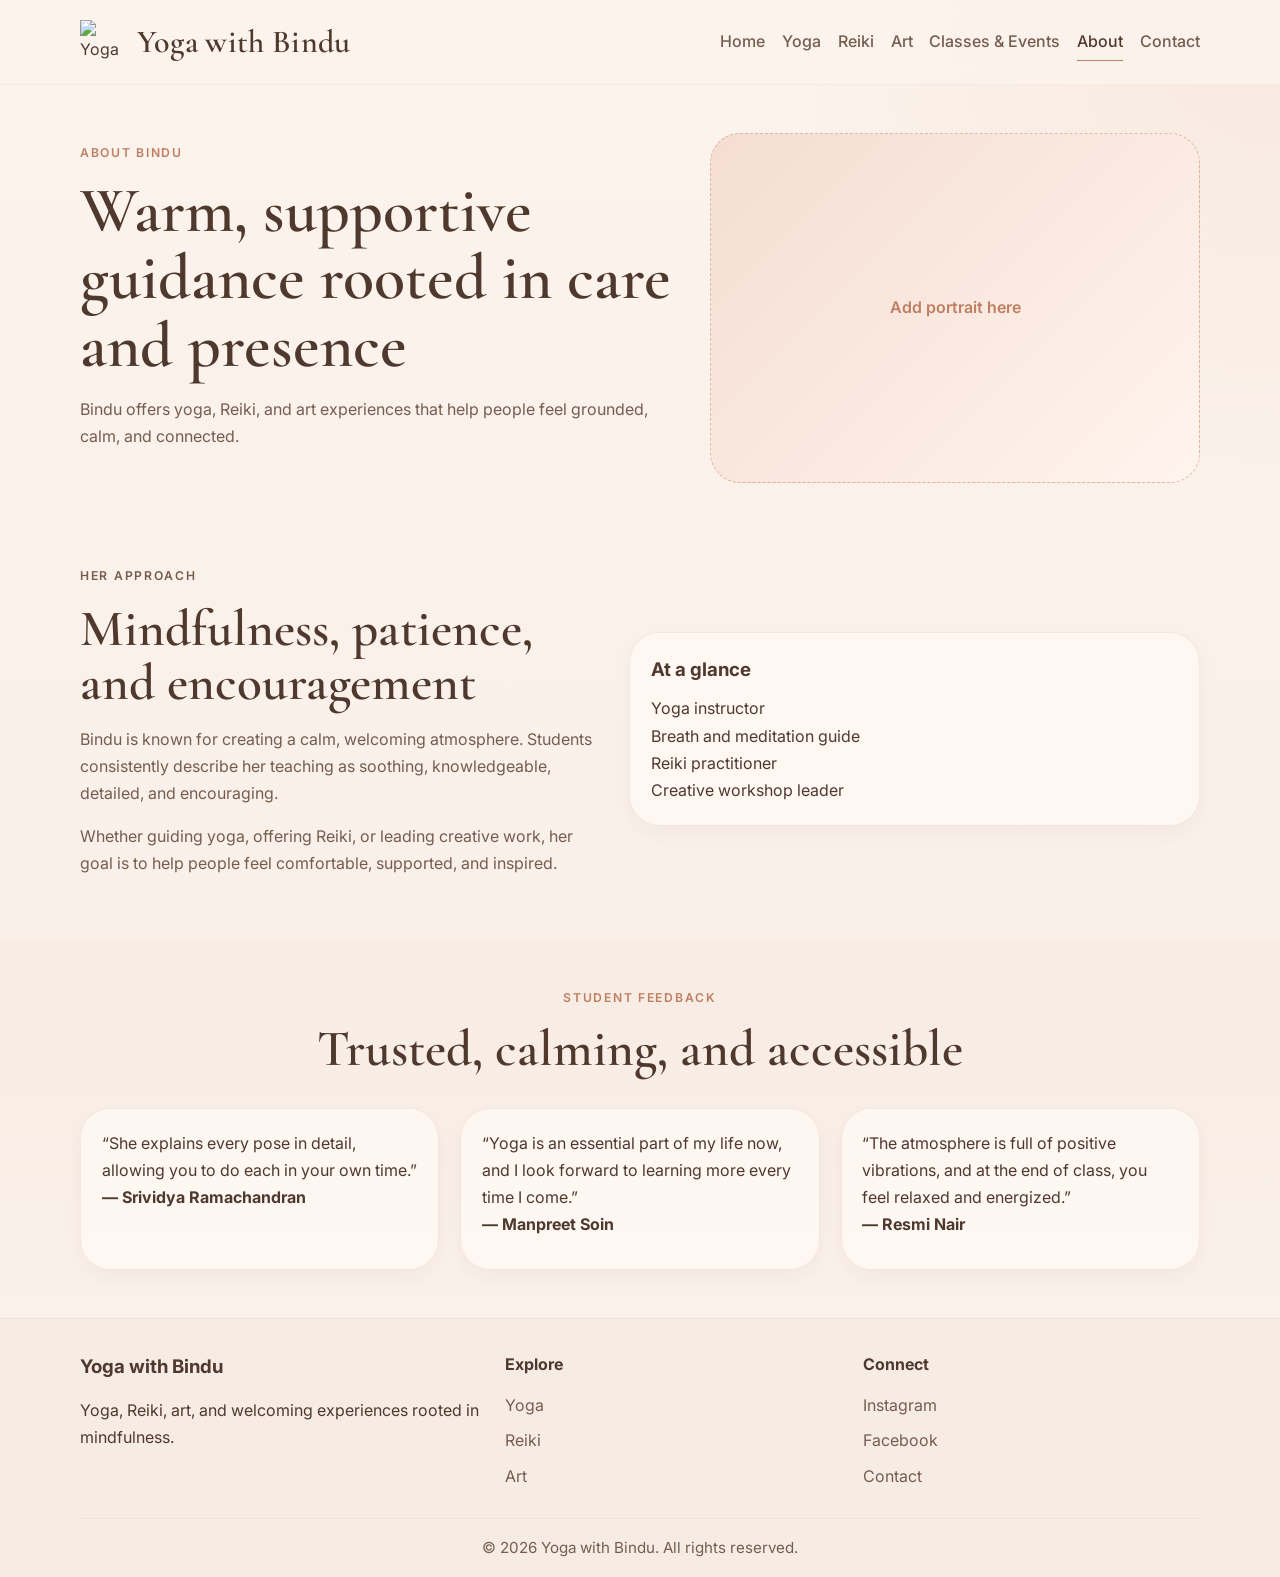
==== commit f1e29de5: "redesign homepage and soften styling" ====
--- a/about.html
+++ b/about.html
@@ -20,7 +20,7 @@
   <header class="site-header">
     <div class="container nav-container">
       <a href="index.html" class="brand-lockup">
-        <div class="logo-mark">Logo</div>
+        <img src="images/logo_bw.png" class="logo-img" alt="Yoga with Bindu logo" />
         <div class="brand-name">Yoga with Bindu</div>
       </a>
 
--- a/style.css
+++ b/style.css
@@ -1,18 +1,20 @@
 :root {
-  --bg: #fff9f5;
-  --bg-soft: #fdf1eb;
-  --white: #ffffff;
-  --peach: #f6c7b6;
-  --peach-dark: #dd9f87;
-  --peach-deep: #c98772;
-  --text: #5c4033;
-  --text-soft: #7a5b4d;
-  --border: #efd7cc;
-  --shadow: 0 10px 30px rgba(92, 64, 51, 0.08);
-  --radius-lg: 24px;
-  --radius-md: 18px;
-  --radius-sm: 12px;
-  --max-width: 1180px;
+  --bg: #fbf3ec;
+  --bg-soft: #f6e8dd;
+  --paper: #fffaf6;
+  --paper-2: #fff6f0;
+  --peach: #eab9a0;
+  --peach-deep: #bf7f63;
+  --peach-dark: #d79a7d;
+  --sage: #b7b7a4;
+  --text: #4f392e;
+  --text-soft: #755d50;
+  --border: rgba(191, 127, 99, 0.18);
+  --shadow: 0 10px 24px rgba(79, 57, 46, 0.06);
+  --radius-lg: 30px;
+  --radius-md: 22px;
+  --radius-sm: 16px;
+  --max-width: 1120px;
   --transition: 0.28s ease;
 }
 
@@ -28,9 +30,11 @@
 
 body {
   font-family: "Inter", sans-serif;
-  background: var(--bg);
+  background:
+    radial-gradient(circle at top right, rgba(234, 185, 160, 0.18), transparent 24%),
+    linear-gradient(180deg, #fbf3ec 0%, #f8eee7 100%);
   color: var(--text);
-  line-height: 1.6;
+  line-height: 1.7;
 }
 
 img {
@@ -48,26 +52,27 @@
 }
 
 .container {
-  width: min(92%, var(--max-width));
+  width: min(90%, var(--max-width));
   margin: 0 auto;
 }
 
 .section {
-  padding: 5rem 0;
+  padding: 4rem 0;
 }
 
 .compact-section {
-  padding: 4rem 0;
-}
-
-.soft-section {
-  background: #fff6f1;
+  padding: 3rem 0;
+}
+
+.soft-section,
+.compact-about {
+  background: linear-gradient(180deg, rgba(246, 232, 221, 0.55) 0%, rgba(255, 250, 246, 0.2) 100%);
 }
 
 .eyebrow {
   text-transform: uppercase;
-  letter-spacing: 0.12em;
-  font-size: 0.8rem;
+  letter-spacing: 0.14em;
+  font-size: 0.76rem;
   font-weight: 600;
   color: var(--peach-deep);
   margin-bottom: 0.8rem;
@@ -75,7 +80,7 @@
 
 .section-heading {
   text-align: center;
-  margin-bottom: 2.5rem;
+  margin-bottom: 2rem;
 }
 
 .section-heading h2,
@@ -83,30 +88,31 @@
 .text-block h2,
 .cta-banner h2,
 .home-headline,
-.path-card h2,
-.narrow-text h2 {
+.narrow-text h2,
+.offerings-heading {
   font-family: "Cormorant Garamond", serif;
-  line-height: 1.05;
+  line-height: 1.06;
+  font-weight: 600;
 }
 
 .section-heading h2 {
-  font-size: clamp(2rem, 4vw, 3rem);
+  font-size: clamp(2rem, 4vw, 3.2rem);
 }
 
 .site-header {
   position: sticky;
   top: 0;
   z-index: 1000;
-  background: rgba(255, 249, 245, 0.95);
+  background: rgba(251, 243, 236, 0.92);
   backdrop-filter: blur(10px);
-  border-bottom: 1px solid rgba(239, 215, 204, 0.8);
+  border-bottom: 1px solid rgba(191, 127, 99, 0.08);
 }
 
 .nav-container {
   display: flex;
   align-items: center;
   justify-content: space-between;
-  min-height: 82px;
+  min-height: 84px;
   gap: 1rem;
 }
 
@@ -117,32 +123,25 @@
   min-width: 0;
 }
 
-.logo-mark {
-  width: 48px;
-  height: 48px;
-  border-radius: 50%;
-  background: linear-gradient(135deg, #f7d8cc, #fff5f0);
-  border: 1px dashed var(--peach-deep);
-  display: flex;
-  align-items: center;
-  justify-content: center;
-  color: var(--peach-deep);
-  font-size: 0.8rem;
-  font-weight: 700;
+.logo-img {
+  width: 44px;
+  height: 44px;
+  object-fit: contain;
   flex-shrink: 0;
 }
 
 .brand-name {
   font-family: "Cormorant Garamond", serif;
   font-size: 2rem;
-  font-weight: 700;
+  font-weight: 600;
   line-height: 1;
+  letter-spacing: 0.01em;
 }
 
 .site-nav {
   display: flex;
   align-items: center;
-  gap: 1.1rem;
+  gap: 1.05rem;
 }
 
 .site-nav a {
@@ -163,7 +162,7 @@
   left: 0;
   bottom: -0.35rem;
   width: 0;
-  height: 2px;
+  height: 1.5px;
   background: var(--peach-deep);
   transition: width var(--transition);
 }
@@ -190,18 +189,17 @@
   display: inline-flex;
   align-items: center;
   justify-content: center;
-  padding: 0.95rem 1.5rem;
+  padding: 0.9rem 1.45rem;
   border-radius: 999px;
   font-weight: 600;
-  transition: transform var(--transition), background-color var(--transition),
-    color var(--transition), box-shadow var(--transition), border-color var(--transition);
+  border: 1px solid transparent;
   cursor: pointer;
-  border: 1px solid transparent;
+  transition: all var(--transition);
 }
 
 .btn:hover {
-  transform: translateY(-2px);
-  box-shadow: var(--shadow);
+  transform: translateY(-1px);
+  box-shadow: 0 10px 18px rgba(79, 57, 46, 0.08);
 }
 
 .btn-primary {
@@ -214,96 +212,102 @@
 }
 
 .btn-secondary {
-  background: var(--white);
+  background: transparent;
   color: var(--text);
-  border: 1px solid var(--border);
+  border: 1px solid rgba(191, 127, 99, 0.4);
 }
 
 .btn-secondary:hover {
-  background: var(--bg-soft);
-  border-color: var(--peach-dark);
-}
-
-.text-link {
-  display: inline-block;
-  margin-top: 0.75rem;
-  font-weight: 600;
-  color: var(--peach-deep);
-  transition: letter-spacing var(--transition), color var(--transition);
-}
-
-.text-link:hover {
-  letter-spacing: 0.02em;
-  color: var(--text);
+  background: rgba(246, 232, 221, 0.7);
+  border-color: var(--peach-deep);
 }
 
 .page-hero {
-  padding: 5rem 0 4rem;
+  padding: 3.6rem 0 2.8rem;
 }
 
 .compact-hero {
-  padding: 4rem 0 3.5rem;
+  padding: 3rem 0 2.2rem;
 }
 
 .page-hero-grid {
   display: grid;
-  grid-template-columns: 1.15fr 0.85fr;
+  grid-template-columns: 1.1fr 0.9fr;
   gap: 2rem;
   align-items: center;
 }
 
 .page-hero h1 {
-  font-size: clamp(2.5rem, 5vw, 4rem);
+  font-size: clamp(2.5rem, 5vw, 4.25rem);
   margin-bottom: 1rem;
 }
 
 .hero-description {
   max-width: 620px;
   color: var(--text-soft);
-  font-size: 1.02rem;
-  margin-bottom: 1.5rem;
+  font-size: 1rem;
+  margin-bottom: 1.4rem;
 }
 
 .hero-buttons {
   display: flex;
-  gap: 1rem;
+  gap: 0.9rem;
   flex-wrap: wrap;
 }
 
+/* HOME */
 .home-simple-hero {
-  padding-top: 3.5rem;
+  position: relative;
+  padding-top: 2.5rem;
+  padding-bottom: 2.8rem;
+}
+
+.home-simple-hero::before {
+  content: "";
+  position: absolute;
+  width: 240px;
+  height: 240px;
+  border-radius: 50%;
+  background: rgba(234, 185, 160, 0.14);
+  top: 2rem;
+  right: 7%;
+  filter: blur(2px);
+  z-index: 0;
+}
+
+.home-simple-hero .container {
+  position: relative;
+  z-index: 1;
 }
 
 .home-logo-space {
   display: flex;
   justify-content: center;
-  margin-bottom: 1.4rem;
-}
-
-.hero-logo-placeholder {
-  width: 120px;
-  height: 120px;
-  border-radius: 50%;
-  background: linear-gradient(135deg, #f7d8cc, #fff5f0);
-  border: 1px dashed var(--peach-deep);
-  display: flex;
-  align-items: center;
-  justify-content: center;
-  color: var(--peach-deep);
-  font-weight: 700;
+  margin-bottom: 1rem;
+}
+
+.hero-logo {
+  width: 92px;
+  height: 92px;
+  object-fit: contain;
 }
 
 .announcement-strip {
-  display: flex;
-  gap: 0.8rem;
+  display: inline-flex;
+  gap: 0.7rem;
   justify-content: center;
   flex-wrap: wrap;
-  background: var(--white);
-  border: 1px solid var(--border);
+  background: rgba(255, 250, 246, 0.85);
+  border: 1px solid rgba(191, 127, 99, 0.12);
   border-radius: 999px;
-  padding: 0.8rem 1.1rem;
-  margin-bottom: 1.6rem;
-  box-shadow: 0 6px 18px rgba(92, 64, 51, 0.04);
+  padding: 0.8rem 1.15rem;
+  margin: 0 auto 1rem;
+  box-shadow: 0 8px 18px rgba(79, 57, 46, 0.03);
+}
+
+.home-simple-hero .announcement-strip {
+  display: flex;
+  width: fit-content;
 }
 
 .announcement-strip a {
@@ -317,136 +321,164 @@
 }
 
 .home-headline {
-  font-size: clamp(2.1rem, 4vw, 3.2rem);
+  font-size: clamp(2.2rem, 4vw, 3.3rem);
+  max-width: 650px;
+  margin: 0 auto;
 }
 
 .path-grid {
   display: grid;
+  grid-template-columns: 1fr;
+  gap: 1.35rem;
+  max-width: 760px;
+  margin: 0 auto;
+}
+
+.path-card {
+  position: relative;
+  display: grid;
+  grid-template-columns: 1fr auto;
+  gap: 1rem;
+  align-items: center;
+  padding: 1.6rem 1.6rem 1.5rem;
+  background: rgba(255, 250, 246, 0.7);
+  border: 1px solid rgba(191, 127, 99, 0.14);
+  border-radius: var(--radius-lg);
+  box-shadow: 0 8px 20px rgba(79, 57, 46, 0.04);
+  transition: transform var(--transition), box-shadow var(--transition), background-color var(--transition);
+}
+
+.path-card:hover {
+  transform: translateY(-2px);
+  box-shadow: 0 14px 28px rgba(79, 57, 46, 0.07);
+  background: rgba(255, 247, 241, 0.95);
+}
+
+.path-card-copy {
+  max-width: 500px;
+}
+
+.path-label {
+  display: inline-block;
+  margin-bottom: 0.75rem;
+  padding: 0.28rem 0.72rem;
+  border-radius: 999px;
+  background: rgba(234, 185, 160, 0.16);
+  color: var(--peach-deep);
+  font-size: 0.78rem;
+  font-weight: 700;
+}
+
+.path-card h2 {
+  font-size: clamp(2rem, 3vw, 2.8rem);
+  margin-bottom: 0.35rem;
+}
+
+.path-card p {
+  color: var(--text-soft);
+  max-width: 32ch;
+}
+
+.path-arrow {
+  font-family: "Cormorant Garamond", serif;
+  font-size: 2rem;
+  color: var(--peach-deep);
+  padding-right: 0.3rem;
+}
+
+.path-card-art {
+  align-items: start;
+}
+
+.path-art-thumbs {
+  display: grid;
+  grid-template-columns: repeat(3, 68px);
+  gap: 0.55rem;
+  align-self: center;
+}
+
+.thumb {
+  min-height: 68px;
+  border-radius: var(--radius-sm);
+}
+
+.split-layout {
+  display: grid;
+  grid-template-columns: 0.95fr 1.05fr;
+  gap: 2rem;
+  align-items: center;
+}
+
+.placeholder-block {
+  background: linear-gradient(135deg, #f5ddd2, #fff4ee);
+  border: 1px dashed rgba(191, 127, 99, 0.48);
+  border-radius: var(--radius-lg);
+  display: flex;
+  justify-content: center;
+  align-items: center;
+  color: var(--peach-deep);
+  font-weight: 600;
+}
+
+.image-block {
+  min-height: 350px;
+  overflow: hidden;
+}
+
+.text-block h2 {
+  font-size: clamp(2.2rem, 5vw, 3.2rem);
+  margin-bottom: 0.95rem;
+}
+
+.text-block p {
+  margin-bottom: 0.95rem;
+  color: var(--text-soft);
+}
+
+.cards-grid,
+.footer-grid,
+.gallery-grid {
+  display: grid;
+  gap: 1.3rem;
+}
+
+.cards-grid {
   grid-template-columns: repeat(3, 1fr);
-  gap: 1.4rem;
-}
-
-.path-card,
+}
+
+.testimonials-grid {
+  grid-template-columns: repeat(3, 1fr);
+}
+
 .info-card,
 .testimonial-card,
-.event-card,
-.placeholder-card {
-  background: var(--white);
-  border: 1px solid var(--border);
+.event-card {
+  background: rgba(255, 250, 246, 0.72);
+  border: 1px solid rgba(191, 127, 99, 0.14);
   border-radius: var(--radius-lg);
-  box-shadow: 0 8px 24px rgba(92, 64, 51, 0.05);
-}
-
-.path-card {
-  display: block;
-  padding: 2rem;
-  transition: transform var(--transition), box-shadow var(--transition), border-color var(--transition);
-  min-height: 320px;
-}
-
-.path-card:hover,
+  box-shadow: 0 8px 20px rgba(79, 57, 46, 0.04);
+}
+
+.info-card,
+.testimonial-card {
+  padding: 1.3rem;
+  transition: transform var(--transition), box-shadow var(--transition);
+}
+
 .info-card:hover,
 .testimonial-card:hover,
 .event-card:hover,
 .gallery-item:hover,
 .offering-row:hover {
-  transform: translateY(-5px);
-  box-shadow: var(--shadow);
-  border-color: var(--peach-dark);
-}
-
-.path-label {
-  display: inline-block;
-  margin-bottom: 0.85rem;
-  padding: 0.35rem 0.8rem;
-  border-radius: 999px;
-  background: var(--bg-soft);
-  color: var(--peach-deep);
-  font-size: 0.82rem;
-  font-weight: 700;
-}
-
-.path-card h2 {
-  font-size: clamp(2rem, 3vw, 2.8rem);
-  margin-bottom: 0.8rem;
-}
-
-.path-card-art {
-  display: flex;
-  flex-direction: column;
-  gap: 1rem;
-}
-
-.path-art-thumbs {
-  display: grid;
-  grid-template-columns: repeat(3, 1fr);
-  gap: 0.7rem;
-  margin-top: auto;
-}
-
-.thumb {
-  min-height: 78px;
-  border-radius: var(--radius-sm);
-}
-
-.split-layout {
-  display: grid;
-  grid-template-columns: 0.95fr 1.05fr;
-  gap: 2rem;
-  align-items: center;
-}
-
-.placeholder-block {
-  background: linear-gradient(135deg, #f7d8cc, #fff5f0);
-  border: 1px dashed var(--peach-deep);
-  border-radius: var(--radius-lg);
-  display: flex;
-  justify-content: center;
-  align-items: center;
-  color: var(--peach-deep);
-  font-weight: 600;
-}
-
-.image-block {
-  min-height: 360px;
-}
-
-.text-block h2 {
-  font-size: clamp(2.1rem, 5vw, 3.2rem);
-  margin-bottom: 1rem;
-}
-
-.text-block p {
-  margin-bottom: 1rem;
-  color: var(--text-soft);
-}
-
-.cards-grid,
-.footer-grid,
-.gallery-grid {
-  display: grid;
-  gap: 1.5rem;
-}
-
-.cards-grid {
-  grid-template-columns: repeat(3, 1fr);
-}
-
-.testimonials-grid {
-  grid-template-columns: repeat(3, 1fr);
-}
-
-.info-card,
-.testimonial-card {
-  padding: 1.8rem;
-  transition: transform var(--transition), box-shadow var(--transition), border-color var(--transition);
+  transform: translateY(-2px);
+  box-shadow: 0 12px 22px rgba(79, 57, 46, 0.06);
 }
 
 .info-card h3,
 .testimonial-card h4,
 .event-card h3,
 .offering-row h3 {
-  margin-bottom: 0.7rem;
+  margin-bottom: 0.6rem;
 }
 
 .offering-stack {
@@ -457,21 +489,21 @@
 .offering-row {
   display: grid;
   grid-template-columns: 1.4fr 0.6fr;
-  gap: 1.5rem;
+  gap: 1rem;
   align-items: start;
-  background: var(--white);
-  border: 1px solid var(--border);
+  background: rgba(255, 248, 244, 0.88);
+  border: 1px solid rgba(191, 127, 99, 0.08);
   border-radius: var(--radius-lg);
-  padding: 1.5rem 1.6rem;
-  box-shadow: 0 8px 24px rgba(92, 64, 51, 0.05);
-  transition: transform var(--transition), box-shadow var(--transition), border-color var(--transition);
+  padding: 1.25rem 1.35rem;
+  box-shadow: 0 6px 16px rgba(79, 57, 46, 0.04);
+  transition: transform var(--transition), box-shadow var(--transition);
 }
 
 .offering-tag {
   display: inline-block;
   color: var(--peach-deep);
   font-weight: 700;
-  margin-bottom: 0.4rem;
+  margin-bottom: 0.35rem;
 }
 
 .offering-side {
@@ -484,8 +516,10 @@
 }
 
 .gallery-item {
-  min-height: 240px;
-  transition: transform var(--transition), box-shadow var(--transition), border-color var(--transition);
+  min-height: 220px;
+  border-radius: var(--radius-lg);
+  overflow: hidden;
+  transition: transform var(--transition), box-shadow var(--transition);
 }
 
 .narrow-text {
@@ -501,23 +535,23 @@
 
 .event-list {
   display: grid;
-  gap: 1.2rem;
+  gap: 1rem;
 }
 
 .event-card {
   display: grid;
-  grid-template-columns: 110px 1fr auto;
-  gap: 1.5rem;
-  align-items: center;
-  padding: 1.5rem;
-  transition: transform var(--transition), box-shadow var(--transition), border-color var(--transition);
+  grid-template-columns: 96px 1fr auto;
+  gap: 1rem;
+  align-items: center;
+  padding: 1.15rem 1.2rem;
+  transition: transform var(--transition), box-shadow var(--transition);
 }
 
 .event-date-box {
-  background: #fff3ec;
-  border: 1px solid var(--border);
+  background: rgba(255, 243, 236, 0.9);
+  border: 1px solid rgba(191, 127, 99, 0.16);
   border-radius: var(--radius-md);
-  min-height: 96px;
+  min-height: 92px;
   display: flex;
   flex-direction: column;
   justify-content: center;
@@ -526,13 +560,13 @@
 }
 
 .event-month {
-  font-size: 0.8rem;
+  font-size: 0.78rem;
   font-weight: 700;
   letter-spacing: 0.08em;
 }
 
 .event-day {
-  font-size: 2rem;
+  font-size: 1.9rem;
   font-weight: 700;
   line-height: 1;
 }
@@ -540,24 +574,24 @@
 .event-meta {
   color: var(--text-soft);
   font-weight: 600;
-  margin-bottom: 0.5rem;
+  margin-bottom: 0.45rem;
 }
 
 .center-button {
   text-align: center;
-  margin-top: 1.8rem;
+  margin-top: 1.5rem;
 }
 
 .cta-banner-inner {
-  background: linear-gradient(135deg, #fbe2d7, #fff8f4);
-  border: 1px solid var(--border);
+  background: linear-gradient(135deg, rgba(247, 223, 210, 0.9), rgba(255, 244, 238, 0.95));
+  border: 1px solid rgba(191, 127, 99, 0.14);
   border-radius: var(--radius-lg);
-  padding: 2rem;
-  box-shadow: var(--shadow);
+  padding: 1.8rem;
+  box-shadow: 0 10px 20px rgba(79, 57, 46, 0.04);
   display: flex;
   align-items: center;
   justify-content: space-between;
-  gap: 1.5rem;
+  gap: 1.25rem;
 }
 
 .cta-banner h2 {
@@ -565,9 +599,9 @@
 }
 
 .site-footer {
-  background: #fff4ee;
-  border-top: 1px solid var(--border);
-  padding-top: 3rem;
+  background: #f7ece4;
+  border-top: 1px solid rgba(191, 127, 99, 0.1);
+  padding-top: 2rem;
 }
 
 .footer-grid {
@@ -577,11 +611,11 @@
 
 .footer-grid h3,
 .footer-grid h4 {
-  margin-bottom: 1rem;
+  margin-bottom: 0.9rem;
 }
 
 .footer-grid li {
-  margin-bottom: 0.55rem;
+  margin-bottom: 0.5rem;
 }
 
 .footer-grid a {
@@ -594,9 +628,9 @@
 }
 
 .footer-bottom {
-  padding: 1.5rem 0;
-  margin-top: 2rem;
-  border-top: 1px solid var(--border);
+  padding: 1rem 0;
+  margin-top: 1.25rem;
+  border-top: 1px solid rgba(191, 127, 99, 0.1);
   text-align: center;
   color: var(--text-soft);
   font-size: 0.95rem;
@@ -605,15 +639,13 @@
 .btn:focus-visible,
 .site-nav a:focus-visible,
 .menu-toggle:focus-visible,
-.text-link:focus-visible,
 a:focus-visible {
-  outline: 3px solid rgba(201, 135, 114, 0.35);
+  outline: 3px solid rgba(191, 127, 99, 0.28);
   outline-offset: 4px;
   border-radius: 10px;
 }
 
 @media (max-width: 1024px) {
-  .path-grid,
   .cards-grid,
   .testimonials-grid,
   .gallery-grid,
@@ -631,6 +663,15 @@
   .event-card {
     grid-template-columns: 1fr;
     align-items: start;
+  }
+
+  .path-card {
+    grid-template-columns: 1fr;
+  }
+
+  .path-art-thumbs {
+    grid-template-columns: repeat(3, 1fr);
+    width: 100%;
   }
 }
 
@@ -658,7 +699,7 @@
   }
 
   .brand-name {
-    font-size: 1.5rem;
+    font-size: 1.45rem;
   }
 
   .hero-buttons,
@@ -669,7 +710,7 @@
 
   .section,
   .compact-section {
-    padding: 3.5rem 0;
+    padding: 2.8rem 0;
   }
 
   .image-block {
@@ -677,10 +718,19 @@
   }
 
   .gallery-item {
-    min-height: 210px;
+    min-height: 200px;
   }
 
   .announcement-strip {
     border-radius: 24px;
   }
+
+  .hero-logo {
+    width: 72px;
+    height: 72px;
+  }
+
+  .home-headline {
+    font-size: 2rem;
+  }
 }
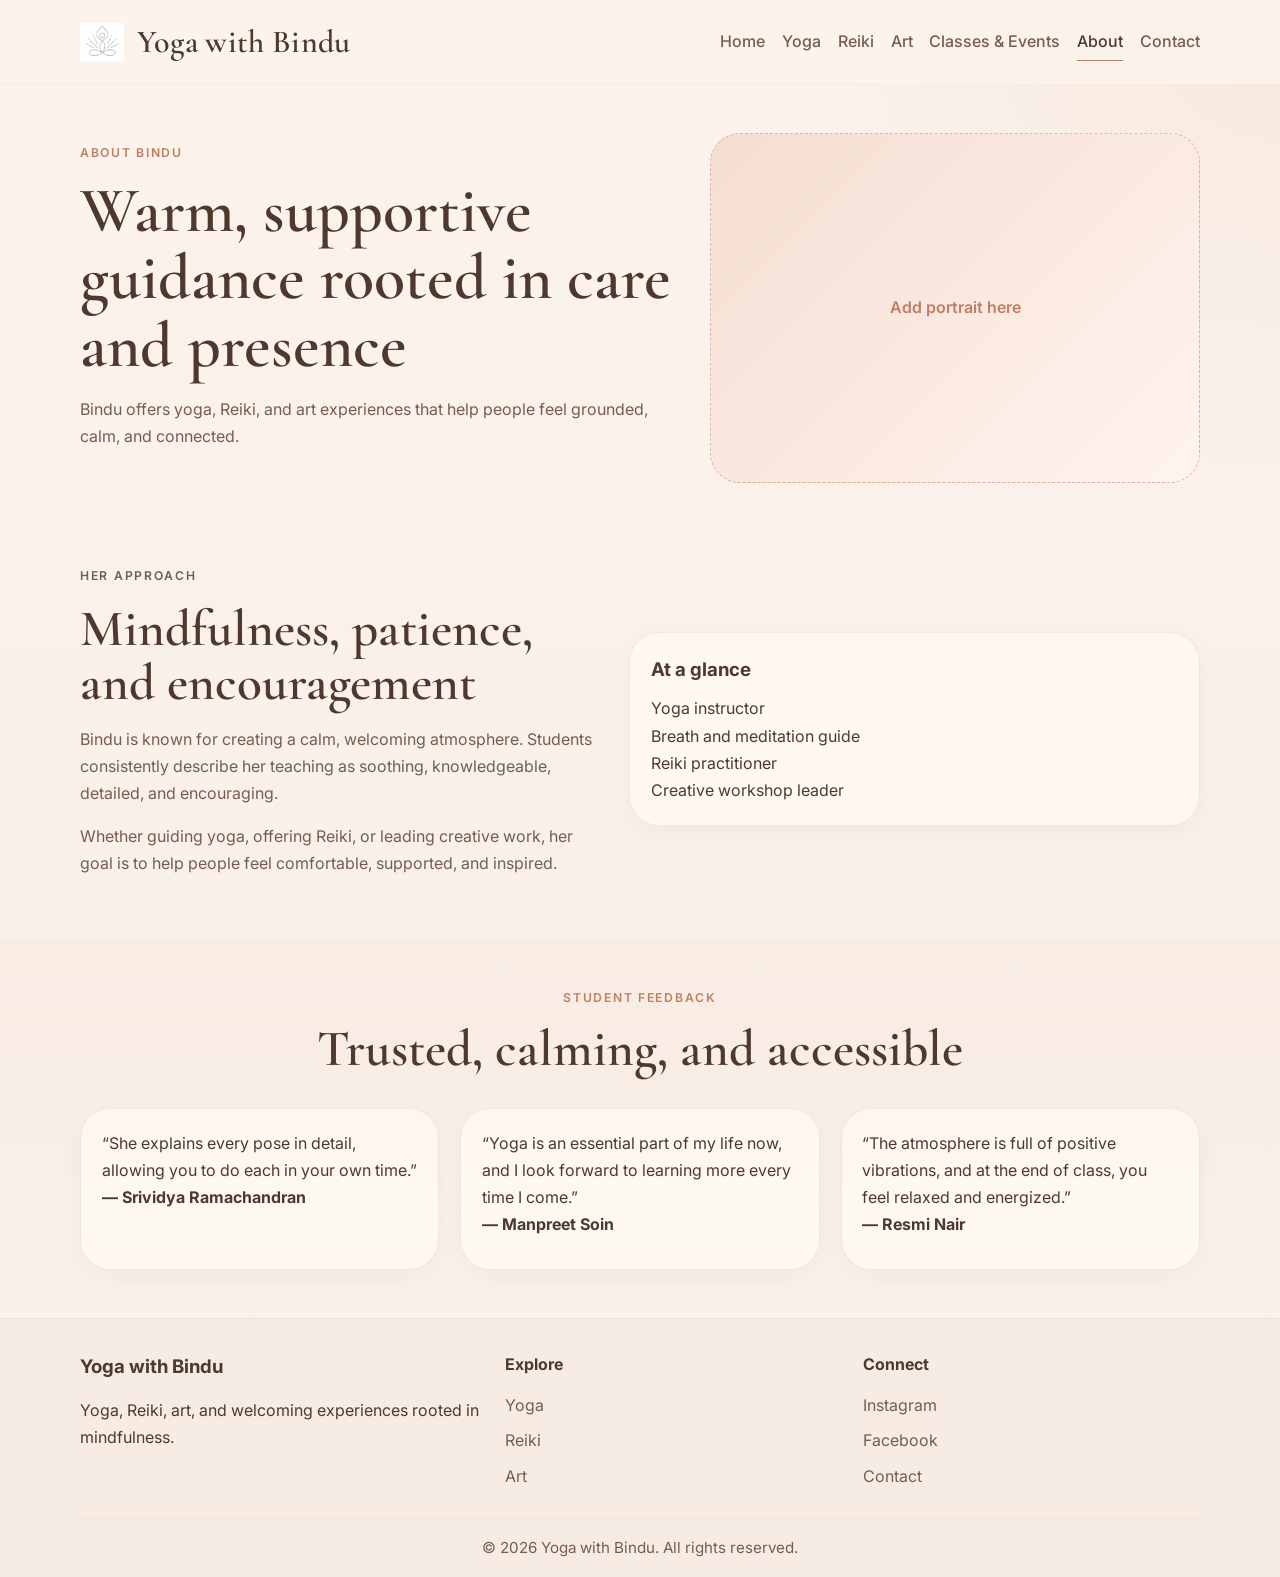
==== commit a886eec2: "add art and class carousels" ====
--- a/about.html
+++ b/about.html
@@ -20,7 +20,7 @@
   <header class="site-header">
     <div class="container nav-container">
       <a href="index.html" class="brand-lockup">
-        <img src="images/logo_bw.png" class="logo-img" alt="Yoga with Bindu logo" />
+        <img src="images/logo_bw.PNG" class="logo-img" alt="Yoga with Bindu logo" />
         <div class="brand-name">Yoga with Bindu</div>
       </a>
 
--- a/style.css
+++ b/style.css
@@ -733,4 +733,75 @@
   .home-headline {
     font-size: 2rem;
   }
+}
+
+.art-carousel {
+  overflow: hidden;
+  width: 100%;
+  position: relative;
+  padding: 0.5rem 0;
+}
+
+.art-track {
+  display: flex;
+  gap: 1rem;
+  width: max-content;
+  animation: scrollArt 28s linear infinite;
+}
+
+.art-carousel:hover .art-track {
+  animation-play-state: paused;
+}
+
+.art-slide {
+  width: 250px;
+  height: 250px;
+  flex: 0 0 auto;
+  border-radius: var(--radius-md);
+  overflow: hidden;
+  box-shadow: 0 8px 18px rgba(79, 57, 46, 0.06);
+  background: var(--paper);
+}
+
+.art-slide img {
+  width: 100%;
+  height: 100%;
+  object-fit: cover;
+  display: block;
+  transition: transform var(--transition);
+}
+
+.art-slide:hover img {
+  transform: scale(1.04);
+}
+
+.class-carousel .art-slide {
+  width: 290px;
+  height: 215px;
+}
+
+@keyframes scrollArt {
+  from {
+    transform: translateX(0);
+  }
+  to {
+    transform: translateX(-50%);
+  }
+}
+
+@media (max-width: 768px) {
+  .art-slide {
+    width: 185px;
+    height: 185px;
+  }
+
+  .class-carousel .art-slide {
+    width: 220px;
+    height: 165px;
+  }
+
+  .art-track {
+    gap: 0.75rem;
+    animation-duration: 22s;
+  }
 }
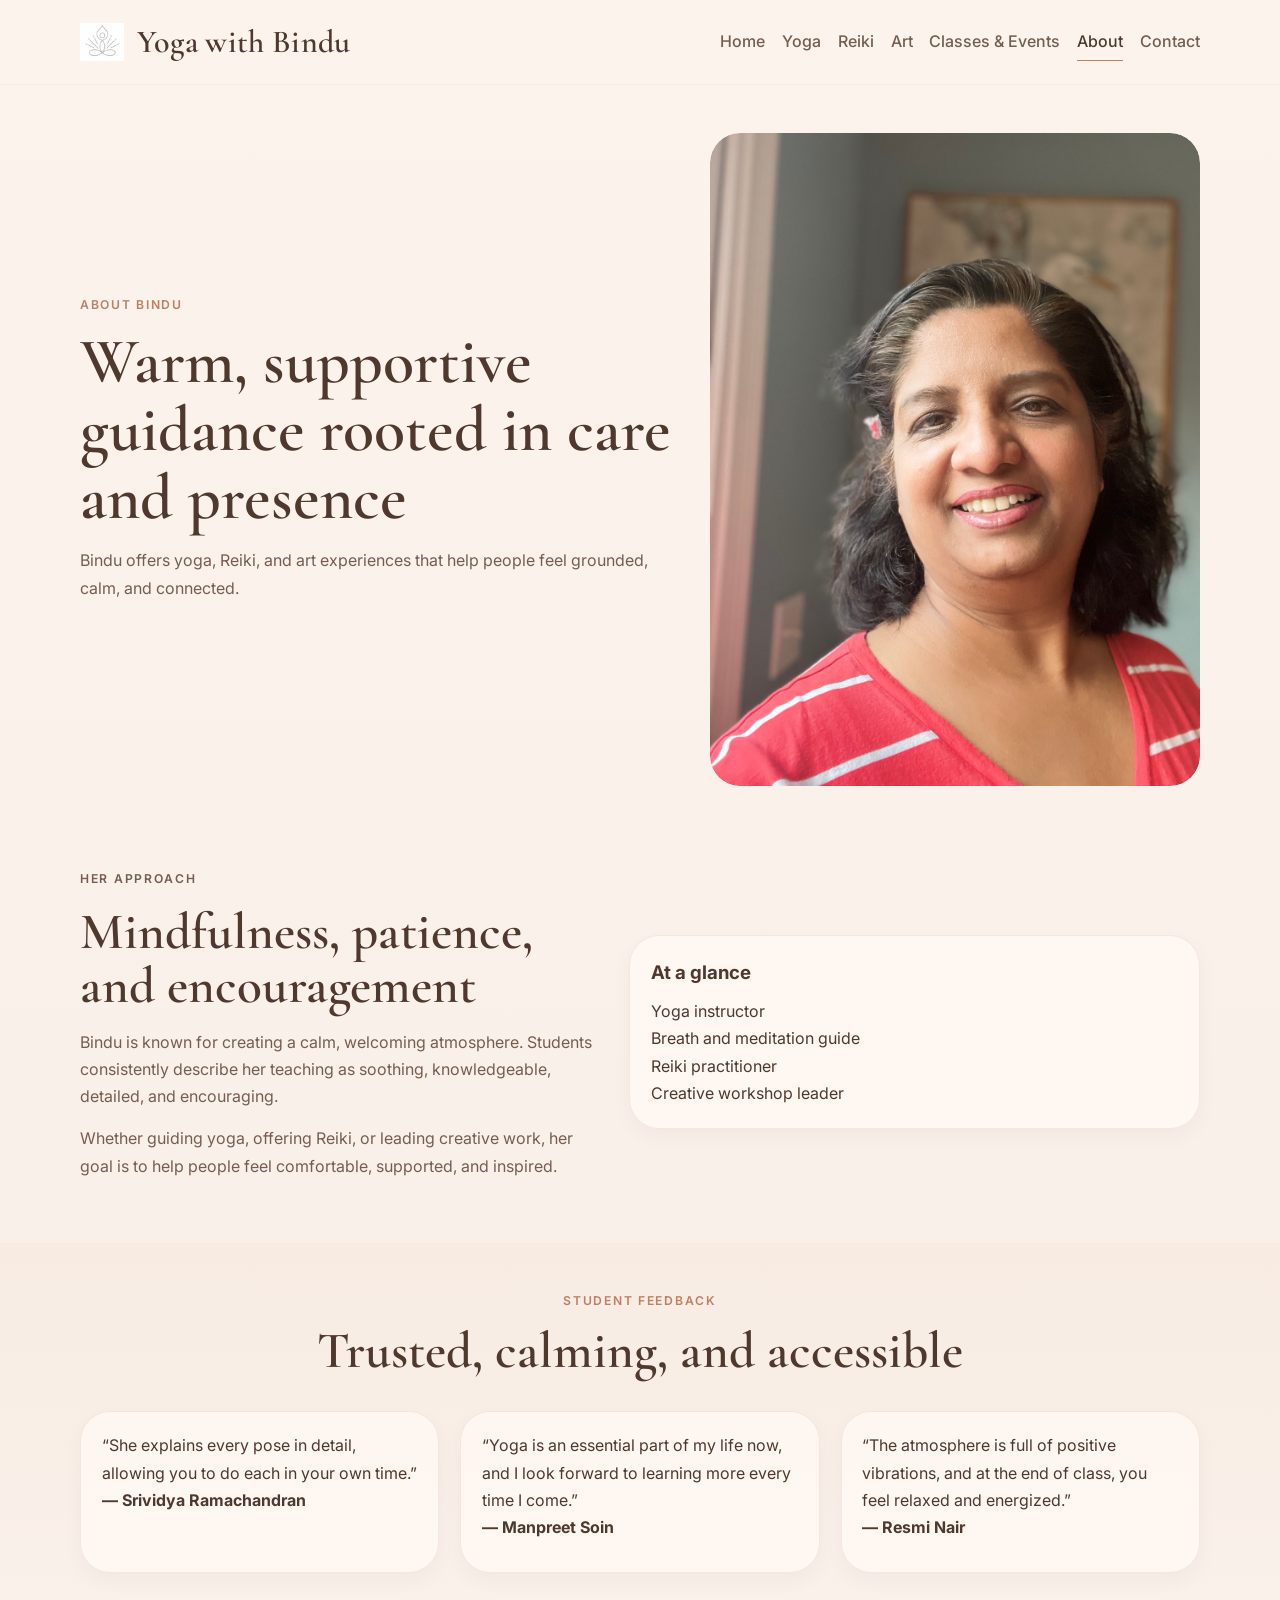
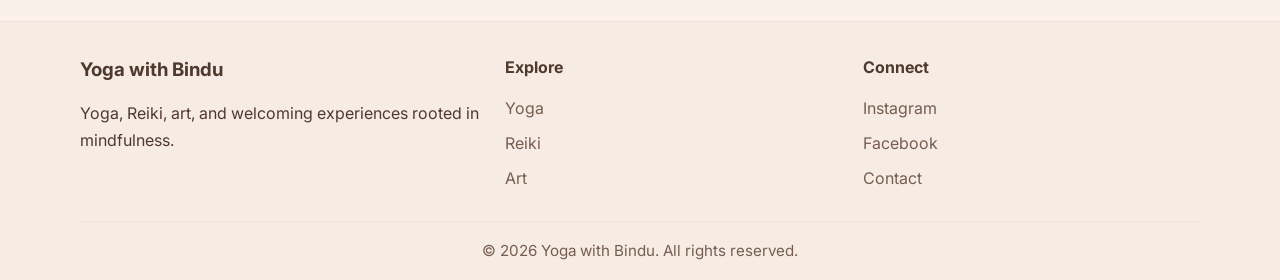
==== commit b5a417bd: "fix duplicated art card on homepage" ====
--- a/about.html
+++ b/about.html
@@ -50,8 +50,8 @@
           </p>
         </div>
 
-        <div class="image-block placeholder-block">
-          <span>Add portrait here</span>
+        <div class="image-block">
+            <img src="images/bindu.jpeg" alt="Bindu teaching yoga" />
         </div>
       </div>
     </section>
--- a/style.css
+++ b/style.css
@@ -30,9 +30,7 @@
 
 body {
   font-family: "Inter", sans-serif;
-  background:
-    radial-gradient(circle at top right, rgba(234, 185, 160, 0.18), transparent 24%),
-    linear-gradient(180deg, #fbf3ec 0%, #f8eee7 100%);
+  background: linear-gradient(180deg, #fbf3ec 0%, #f8eee7 100%);
   color: var(--text);
   line-height: 1.7;
 }
@@ -66,7 +64,11 @@
 
 .soft-section,
 .compact-about {
-  background: linear-gradient(180deg, rgba(246, 232, 221, 0.55) 0%, rgba(255, 250, 246, 0.2) 100%);
+  background: linear-gradient(
+    180deg,
+    rgba(246, 232, 221, 0.55) 0%,
+    rgba(255, 250, 246, 0.2) 100%
+  );
 }
 
 .eyebrow {
@@ -89,7 +91,7 @@
 .cta-banner h2,
 .home-headline,
 .narrow-text h2,
-.offerings-heading {
+.contact-copy h2 {
   font-family: "Cormorant Garamond", serif;
   line-height: 1.06;
   font-weight: 600;
@@ -99,6 +101,7 @@
   font-size: clamp(2rem, 4vw, 3.2rem);
 }
 
+/* HEADER */
 .site-header {
   position: sticky;
   top: 0;
@@ -185,6 +188,7 @@
   cursor: pointer;
 }
 
+/* BUTTONS */
 .btn {
   display: inline-flex;
   align-items: center;
@@ -222,6 +226,7 @@
   border-color: var(--peach-deep);
 }
 
+/* HERO */
 .page-hero {
   padding: 3.6rem 0 2.8rem;
 }
@@ -260,24 +265,6 @@
   position: relative;
   padding-top: 2.5rem;
   padding-bottom: 2.8rem;
-}
-
-.home-simple-hero::before {
-  content: "";
-  position: absolute;
-  width: 240px;
-  height: 240px;
-  border-radius: 50%;
-  background: rgba(234, 185, 160, 0.14);
-  top: 2rem;
-  right: 7%;
-  filter: blur(2px);
-  z-index: 0;
-}
-
-.home-simple-hero .container {
-  position: relative;
-  z-index: 1;
 }
 
 .home-logo-space {
@@ -387,21 +374,87 @@
 }
 
 .path-card-art {
-  align-items: start;
+  display: grid;
+  grid-template-columns: 1fr auto;
+  gap: 1rem;
+  align-items: center;
+}
+
+.path-card-main {
+  display: grid;
+  grid-template-columns: 1fr auto;
+  gap: 1rem;
+  align-items: center;
+  min-width: 0;
+}
+
+.path-card-art .path-card-copy {
+  min-width: 0;
+}
+
+.path-card-art .path-card-copy h2 {
+  white-space: normal;
+  line-height: 1.05;
 }
 
 .path-art-thumbs {
-  display: grid;
-  grid-template-columns: repeat(3, 68px);
-  gap: 0.55rem;
+  display: flex;
+  gap: 0.7rem;
+  flex-shrink: 0;
+}
+
+.thumb {
+  width: 110px;
+  height: 110px;
+  min-height: 110px;
+  border-radius: 14px;
+  overflow: hidden;
+  transition: transform 0.25s ease;
+}
+
+.thumb img {
+  width: 100%;
+  height: 100%;
+  object-fit: cover;
+}
+
+.thumb:hover {
+  transform: scale(1.06);
+}
+
+.path-card-art .path-arrow {
   align-self: center;
-}
-
-.thumb {
-  min-height: 68px;
-  border-radius: var(--radius-sm);
-}
-
+  justify-self: end;
+}
+
+/* IMAGE BLOCKS */
+.image-block {
+  min-height: 350px;
+  overflow: hidden;
+  border-radius: var(--radius-lg);
+}
+
+.image-block img {
+  width: 100%;
+  height: 100%;
+  object-fit: cover;
+  display: block;
+  border-radius: var(--radius-lg);
+}
+
+.service-hero-image {
+  height: 420px;
+}
+
+.contact-hero-image {
+  height: 360px;
+}
+
+.featured-art-hero {
+  height: 480px;
+}
+
+/* GENERAL LAYOUT */
 .split-layout {
   display: grid;
   grid-template-columns: 0.95fr 1.05fr;
@@ -418,11 +471,6 @@
   align-items: center;
   color: var(--peach-deep);
   font-weight: 600;
-}
-
-.image-block {
-  min-height: 350px;
-  overflow: hidden;
 }
 
 .text-block h2 {
@@ -481,6 +529,7 @@
   margin-bottom: 0.6rem;
 }
 
+/* OFFERINGS */
 .offering-stack {
   display: grid;
   gap: 1rem;
@@ -509,8 +558,10 @@
 .offering-side {
   color: var(--text-soft);
   font-weight: 600;
-}
-
+  text-align: center;
+}
+
+/* GALLERY */
 .gallery-grid {
   grid-template-columns: repeat(4, 1fr);
 }
@@ -533,6 +584,7 @@
   margin-bottom: 1rem;
 }
 
+/* EVENTS */
 .event-list {
   display: grid;
   gap: 1rem;
@@ -577,27 +629,79 @@
   margin-bottom: 0.45rem;
 }
 
+.centered-info-card {
+  text-align: center;
+}
+
+.centered-info-card p {
+  margin-bottom: 0.35rem;
+}
+
+/* CONTACT */
+.contact-grid {
+  display: grid;
+  grid-template-columns: 0.9fr 1.1fr;
+  gap: 2rem;
+  align-items: start;
+}
+
+.contact-card {
+  padding: 1.5rem;
+}
+
+.contact-copy h2 {
+  font-size: clamp(2rem, 4vw, 3rem);
+  margin-bottom: 0.9rem;
+}
+
+.contact-copy p {
+  color: var(--text-soft);
+  margin-bottom: 1rem;
+  max-width: 54ch;
+}
+
+/* CTA */
 .center-button {
   text-align: center;
   margin-top: 1.5rem;
 }
 
-.cta-banner-inner {
+.cta-banner-inner,
+.cta-banner-centered {
   background: linear-gradient(135deg, rgba(247, 223, 210, 0.9), rgba(255, 244, 238, 0.95));
   border: 1px solid rgba(191, 127, 99, 0.14);
   border-radius: var(--radius-lg);
   padding: 1.8rem;
   box-shadow: 0 10px 20px rgba(79, 57, 46, 0.04);
+}
+
+.cta-banner-inner {
   display: flex;
   align-items: center;
   justify-content: space-between;
   gap: 1.25rem;
 }
 
-.cta-banner h2 {
+.cta-banner-centered {
+  text-align: center;
+}
+
+.cta-banner h2,
+.cta-banner-centered h2 {
+  font-family: "Cormorant Garamond", serif;
   font-size: clamp(2rem, 4vw, 3rem);
-}
-
+  line-height: 1.06;
+}
+
+.cta-banner-centered h2 {
+  margin-bottom: 1rem;
+}
+
+.cta-banner-centered .eyebrow {
+  margin-bottom: 0.6rem;
+}
+
+/* FOOTER */
 .site-footer {
   background: #f7ece4;
   border-top: 1px solid rgba(191, 127, 99, 0.1);
@@ -636,6 +740,62 @@
   font-size: 0.95rem;
 }
 
+/* CAROUSELS */
+.art-carousel {
+  overflow: hidden;
+  width: 100%;
+  position: relative;
+  padding: 0.5rem 0;
+}
+
+.art-track {
+  display: flex;
+  gap: 1rem;
+  width: max-content;
+  animation: scrollArt 28s linear infinite;
+}
+
+.art-carousel:hover .art-track {
+  animation-play-state: paused;
+}
+
+.art-slide {
+  width: 250px;
+  height: 250px;
+  flex: 0 0 auto;
+  border-radius: var(--radius-md);
+  overflow: hidden;
+  box-shadow: 0 8px 18px rgba(79, 57, 46, 0.06);
+  background: var(--paper);
+}
+
+.art-slide img {
+  width: 100%;
+  height: 100%;
+  object-fit: cover;
+  display: block;
+  transition: transform var(--transition);
+}
+
+.art-slide:hover img {
+  transform: scale(1.04);
+}
+
+.class-carousel .art-slide {
+  width: 290px;
+  height: 215px;
+}
+
+@keyframes scrollArt {
+  from {
+    transform: translateX(0);
+  }
+  to {
+    transform: translateX(-50%);
+  }
+}
+
+/* ACCESSIBILITY */
 .btn:focus-visible,
 .site-nav a:focus-visible,
 .menu-toggle:focus-visible,
@@ -645,6 +805,18 @@
   border-radius: 10px;
 }
 
+/* RESPONSIVE */
+@media (max-width: 1100px) {
+  .path-card-main {
+    grid-template-columns: 1fr;
+    align-items: start;
+  }
+
+  .path-art-thumbs {
+    justify-content: flex-start;
+  }
+}
+
 @media (max-width: 1024px) {
   .cards-grid,
   .testimonials-grid,
@@ -652,7 +824,8 @@
   .footer-grid,
   .page-hero-grid,
   .split-layout,
-  .cta-banner-inner {
+  .cta-banner-inner,
+  .contact-grid {
     grid-template-columns: 1fr;
   }
 
@@ -669,9 +842,12 @@
     grid-template-columns: 1fr;
   }
 
-  .path-art-thumbs {
-    grid-template-columns: repeat(3, 1fr);
-    width: 100%;
+  .path-card-art {
+    grid-template-columns: 1fr;
+  }
+
+  .path-card-art .path-arrow {
+    justify-self: start;
   }
 }
 
@@ -733,63 +909,17 @@
   .home-headline {
     font-size: 2rem;
   }
-}
-
-.art-carousel {
-  overflow: hidden;
-  width: 100%;
-  position: relative;
-  padding: 0.5rem 0;
-}
-
-.art-track {
-  display: flex;
-  gap: 1rem;
-  width: max-content;
-  animation: scrollArt 28s linear infinite;
-}
-
-.art-carousel:hover .art-track {
-  animation-play-state: paused;
-}
-
-.art-slide {
-  width: 250px;
-  height: 250px;
-  flex: 0 0 auto;
-  border-radius: var(--radius-md);
-  overflow: hidden;
-  box-shadow: 0 8px 18px rgba(79, 57, 46, 0.06);
-  background: var(--paper);
-}
-
-.art-slide img {
-  width: 100%;
-  height: 100%;
-  object-fit: cover;
-  display: block;
-  transition: transform var(--transition);
-}
-
-.art-slide:hover img {
-  transform: scale(1.04);
-}
-
-.class-carousel .art-slide {
-  width: 290px;
-  height: 215px;
-}
-
-@keyframes scrollArt {
-  from {
-    transform: translateX(0);
-  }
-  to {
-    transform: translateX(-50%);
-  }
-}
-
-@media (max-width: 768px) {
+
+  .path-art-thumbs {
+    gap: 0.55rem;
+  }
+
+  .thumb {
+    width: 92px;
+    height: 92px;
+    min-height: 92px;
+  }
+
   .art-slide {
     width: 185px;
     height: 185px;
@@ -804,4 +934,10 @@
     gap: 0.75rem;
     animation-duration: 22s;
   }
+
+  .service-hero-image,
+  .contact-hero-image,
+  .featured-art-hero {
+    height: 300px;
+  }
 }
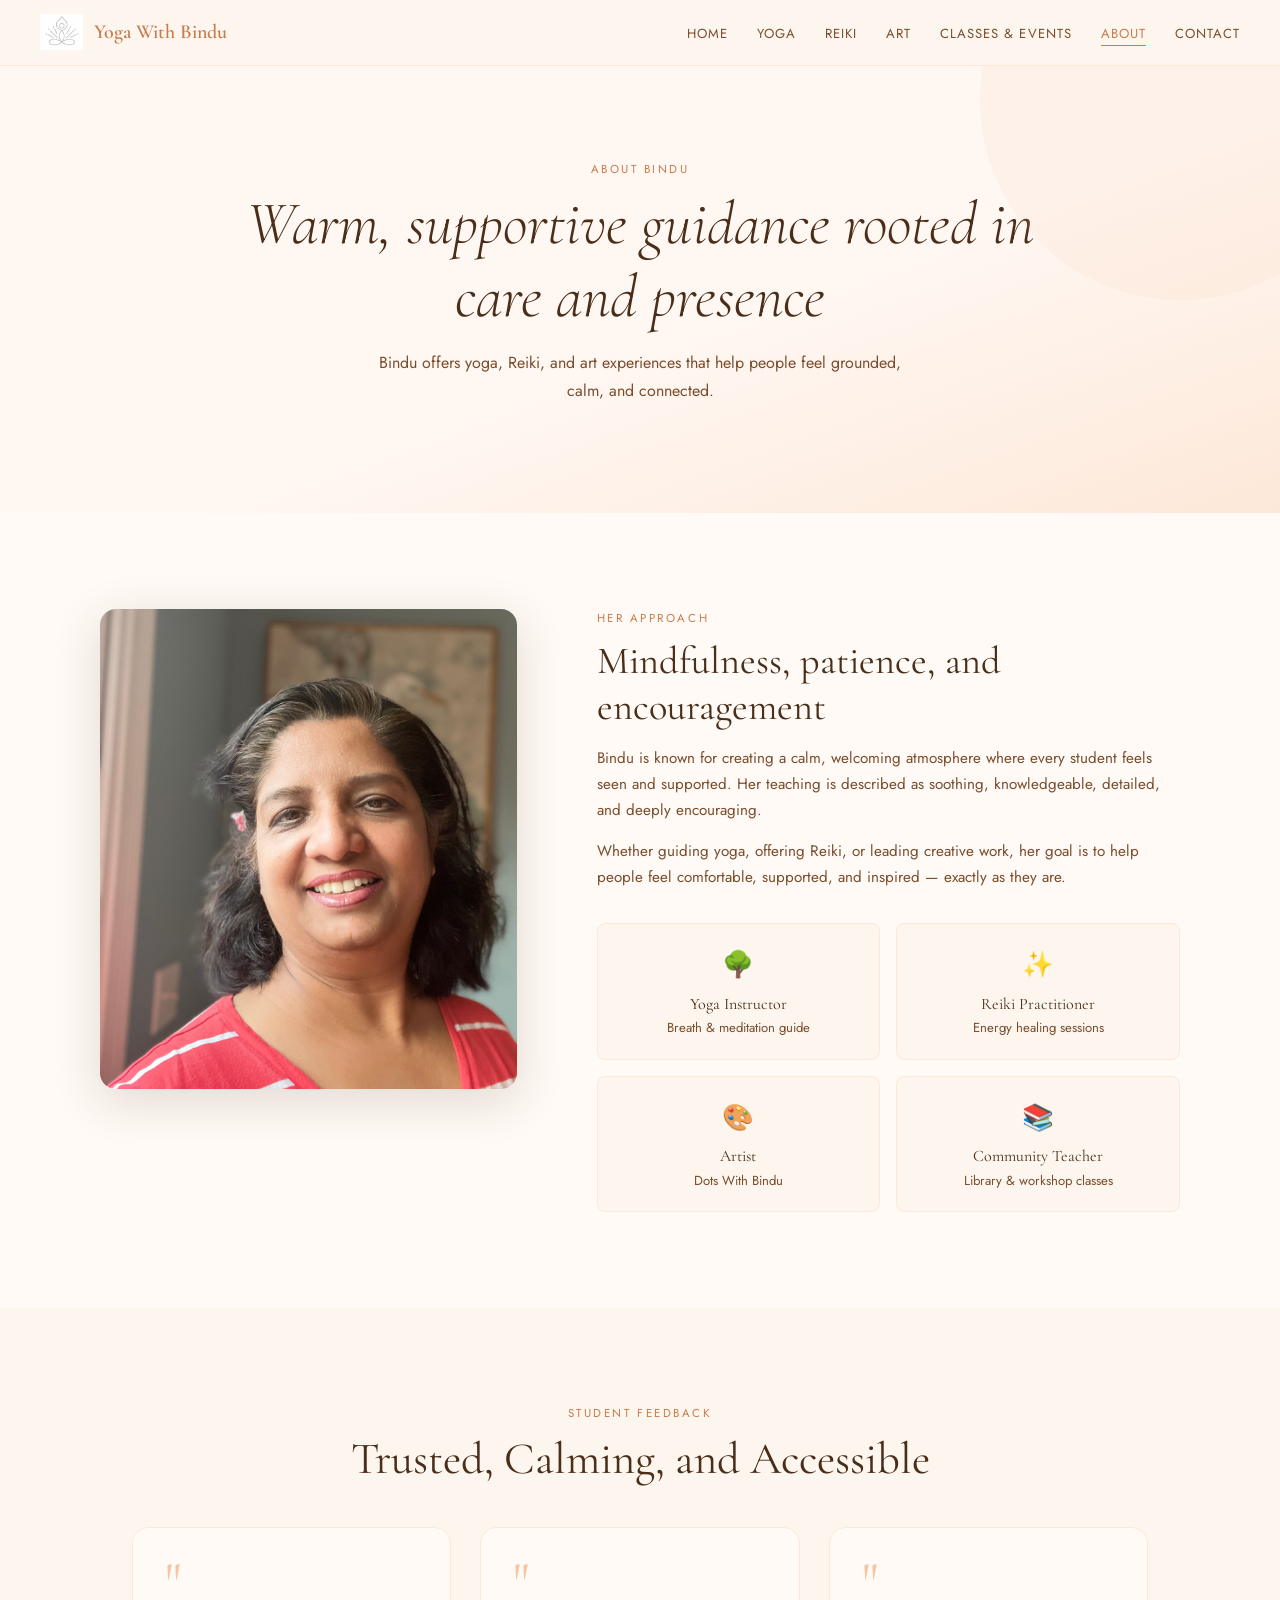
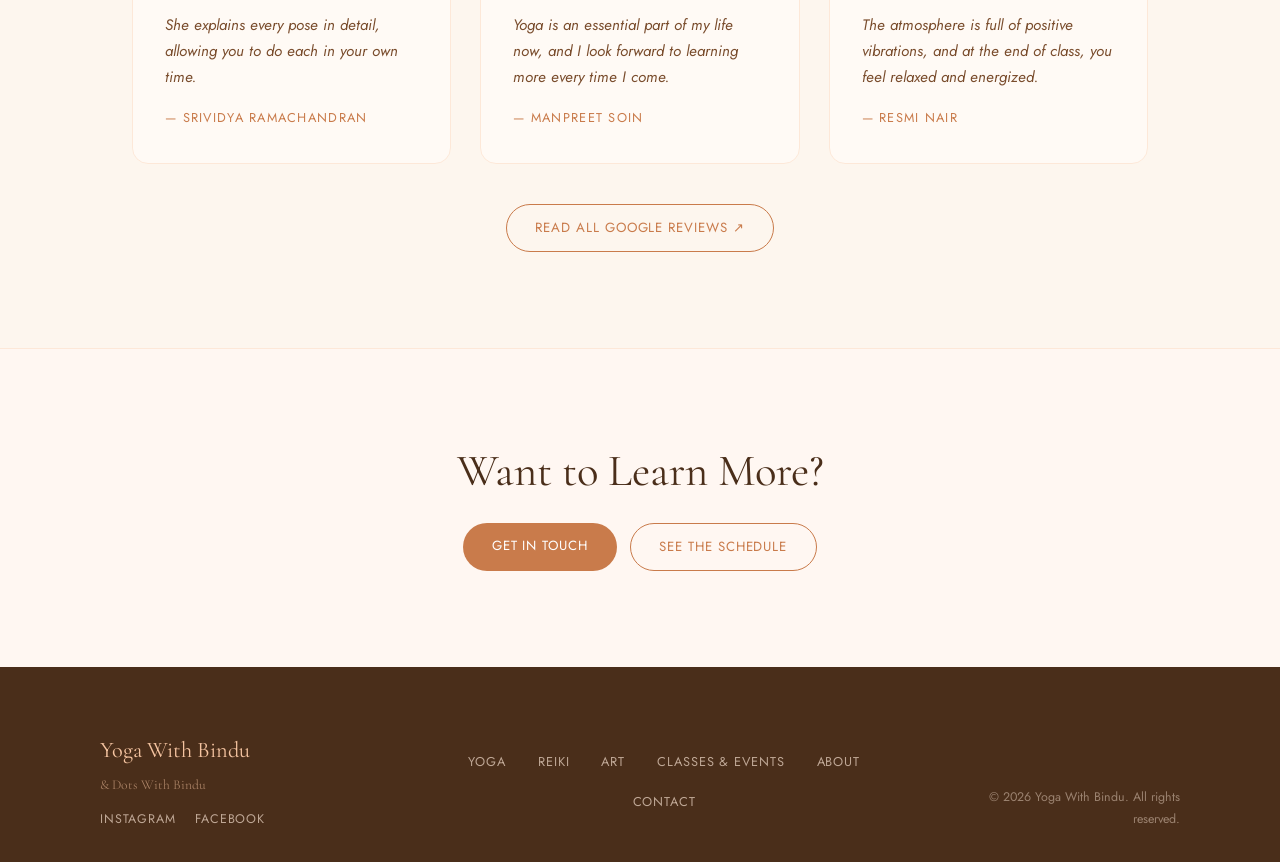
==== commit 75eed0b0: "update website" ====
--- a/about.html
+++ b/about.html
@@ -1,140 +1,134 @@
 <!DOCTYPE html>
 <html lang="en">
 <head>
-  <meta charset="UTF-8" />
-  <meta name="viewport" content="width=device-width, initial-scale=1.0" />
-  <title>About | Yoga with Bindu</title>
-  <meta
-    name="description"
-    content="Learn more about Bindu’s approach to yoga, Reiki, and creative work."
-  />
-  <link rel="preconnect" href="https://fonts.googleapis.com" />
-  <link rel="preconnect" href="https://fonts.gstatic.com" crossorigin />
-  <link
-    href="https://fonts.googleapis.com/css2?family=Cormorant+Garamond:wght@500;600;700&family=Inter:wght@400;500;600&display=swap"
-    rel="stylesheet"
-  />
-  <link rel="stylesheet" href="style.css" />
+  <meta charset="UTF-8"/>
+  <meta name="viewport" content="width=device-width, initial-scale=1.0"/>
+  <title>About — Yoga With Bindu</title>
+  <meta name="description" content="Learn more about Bindu's approach to yoga, Reiki, and creative work." />
+  <link rel="stylesheet" href="style.css"/>
+  <link href="https://fonts.googleapis.com/css2?family=Cormorant+Garamond:ital,wght@0,300;0,400;0,600;1,300;1,400&family=Jost:wght@300;400;500&display=swap" rel="stylesheet"/>
 </head>
 <body>
-  <header class="site-header">
-    <div class="container nav-container">
-      <a href="index.html" class="brand-lockup">
-        <img src="images/logo_bw.PNG" class="logo-img" alt="Yoga with Bindu logo" />
-        <div class="brand-name">Yoga with Bindu</div>
-      </a>
 
-      <button class="menu-toggle" id="menu-toggle" aria-label="Open navigation menu">☰</button>
+  <nav class="navbar">
+    <a class="nav-logo" href="index.html">
+      <img src="images/logo_bw.PNG" alt="Yoga with Bindu" class="nav-logo-img" />
+      <span>Yoga With Bindu</span>
+    </a>
+    <button class="hamburger" id="hamburger" aria-label="Toggle menu">&#9776;</button>
+    <ul class="nav-links" id="navLinks">
+      <li><a href="index.html">Home</a></li>
+      <li><a href="yoga.html">Yoga</a></li>
+      <li><a href="reiki.html">Reiki</a></li>
+      <li><a href="art.html">Art</a></li>
+      <li><a href="classes.html">Classes & Events</a></li>
+      <li><a href="about.html" class="active">About</a></li>
+      <li><a href="contact.html">Contact</a></li>
+    </ul>
+  </nav>
 
-      <nav class="site-nav" id="site-nav">
-        <a href="index.html">Home</a>
-        <a href="yoga.html">Yoga</a>
-        <a href="reiki.html">Reiki</a>
-        <a href="art.html">Art</a>
-        <a href="classes.html">Classes & Events</a>
-        <a href="about.html" class="active">About</a>
-        <a href="contact.html" class="nav-cta">Contact</a>
-      </nav>
-    </div>
-  </header>
+  <section class="page-hero">
+    <div class="section-label">About Bindu</div>
+    <h1>Warm, supportive guidance rooted in care and presence</h1>
+    <p>Bindu offers yoga, Reiki, and art experiences that help people feel grounded, calm, and connected.</p>
+  </section>
 
-  <main>
-    <section class="page-hero compact-hero">
-      <div class="container page-hero-grid">
-        <div>
-          <p class="eyebrow">About Bindu</p>
-          <h1>Warm, supportive guidance rooted in care and presence</h1>
-          <p class="hero-description">
-            Bindu offers yoga, Reiki, and art experiences that help people feel
-            grounded, calm, and connected.
-          </p>
-        </div>
+  <!-- Photo + Intro -->
+  <section class="about-intro-section">
+    <div class="about-intro-inner">
+      <div class="about-intro-image">
+        <img src="images/bindu.jpeg" alt="Bindu teaching yoga" />
+      </div>
+      <div class="about-intro-text">
+        <div class="section-label">Her Approach</div>
+        <h2>Mindfulness, patience, and encouragement</h2>
+        <p>Bindu is known for creating a calm, welcoming atmosphere where every student feels seen and supported. Her teaching is described as soothing, knowledgeable, detailed, and deeply encouraging.</p>
+        <p>Whether guiding yoga, offering Reiki, or leading creative work, her goal is to help people feel comfortable, supported, and inspired — exactly as they are.</p>
 
-        <div class="image-block">
-            <img src="images/bindu.jpeg" alt="Bindu teaching yoga" />
+        <div class="credentials-grid">
+          <div class="credential-item">
+            <div class="cred-icon">&#127795;</div>
+            <h4>Yoga Instructor</h4>
+            <p>Breath & meditation guide</p>
+          </div>
+          <div class="credential-item">
+            <div class="cred-icon">&#10024;</div>
+            <h4>Reiki Practitioner</h4>
+            <p>Energy healing sessions</p>
+          </div>
+          <div class="credential-item">
+            <div class="cred-icon">&#127912;</div>
+            <h4>Artist</h4>
+            <p>Dots With Bindu</p>
+          </div>
+          <div class="credential-item">
+            <div class="cred-icon">&#128218;</div>
+            <h4>Community Teacher</h4>
+            <p>Library & workshop classes</p>
+          </div>
         </div>
       </div>
-    </section>
+    </div>
+  </section>
 
-    <section class="section compact-section">
-      <div class="container split-layout">
-        <div class="text-block">
-          <p class="eyebrow">Her approach</p>
-          <h2>Mindfulness, patience, and encouragement</h2>
-          <p>
-            Bindu is known for creating a calm, welcoming atmosphere. Students
-            consistently describe her teaching as soothing, knowledgeable,
-            detailed, and encouraging.
-          </p>
-          <p>
-            Whether guiding yoga, offering Reiki, or leading creative work, her
-            goal is to help people feel comfortable, supported, and inspired.
-          </p>
+  <!-- Testimonials -->
+  <section class="testimonials">
+    <div class="container-inner">
+      <div class="section-label">Student Feedback</div>
+      <h2 class="section-title">Trusted, Calming, and Accessible</h2>
+      <div class="testimonial-grid">
+        <div class="testimonial-card">
+          <div class="quote-mark">"</div>
+          <p>She explains every pose in detail, allowing you to do each in your own time.</p>
+          <span class="reviewer">— Srividya Ramachandran</span>
         </div>
-
-        <div class="info-card">
-          <h3>At a glance</h3>
-          <p>Yoga instructor</p>
-          <p>Breath and meditation guide</p>
-          <p>Reiki practitioner</p>
-          <p>Creative workshop leader</p>
+        <div class="testimonial-card">
+          <div class="quote-mark">"</div>
+          <p>Yoga is an essential part of my life now, and I look forward to learning more every time I come.</p>
+          <span class="reviewer">— Manpreet Soin</span>
+        </div>
+        <div class="testimonial-card">
+          <div class="quote-mark">"</div>
+          <p>The atmosphere is full of positive vibrations, and at the end of class, you feel relaxed and energized.</p>
+          <span class="reviewer">— Resmi Nair</span>
         </div>
       </div>
-    </section>
+      <div class="center-button">
+        <a href="https://www.google.com/maps/place/Yoga+With+Bindu+%26+Dots+With+Bindu/@42.2814509,-71.6531007,17z/data=!4m8!3m7!1s0x89e40b9fbec5abdf:0x333b40762bace972!8m2!3d42.2814509!4d-71.6531007!9m1!1b1!16s%2Fg%2F11h7vm0424?entry=ttu&g_ep=EgoyMDI2MDMxOC4xIKXMDSoASAFQAw%3D%3D" target="_blank" class="btn btn-outline">Read All Google Reviews ↗</a>
+      </div>
+    </div>
+  </section>
 
-    <section class="section soft-section compact-section">
-      <div class="container">
-        <div class="section-heading">
-          <p class="eyebrow">Student feedback</p>
-          <h2>Trusted, calming, and accessible</h2>
-        </div>
+  <section class="cta-section">
+    <h2>Want to Learn More?</h2>
+    <div class="hero-buttons" style="justify-content:center; margin-top:1.5rem;">
+      <a href="contact.html" class="btn btn-primary">Get in Touch</a>
+      <a href="classes.html" class="btn btn-outline">See the Schedule</a>
+    </div>
+  </section>
 
-        <div class="cards-grid testimonials-grid">
-          <article class="testimonial-card">
-            <p>“She explains every pose in detail, allowing you to do each in your own time.”</p>
-            <h4>— Srividya Ramachandran</h4>
-          </article>
-          <article class="testimonial-card">
-            <p>“Yoga is an essential part of my life now, and I look forward to learning more every time I come.”</p>
-            <h4>— Manpreet Soin</h4>
-          </article>
-          <article class="testimonial-card">
-            <p>“The atmosphere is full of positive vibrations, and at the end of class, you feel relaxed and energized.”</p>
-            <h4>— Resmi Nair</h4>
-          </article>
+  <footer class="site-footer">
+    <div class="footer-inner">
+      <div class="footer-brand">
+        <span>Yoga With Bindu</span>
+        <span class="footer-sub">& Dots With Bindu</span>
+        <div class="footer-social">
+          <a href="https://www.instagram.com/doyogawithbindu/" target="_blank">Instagram</a>
+          <a href="https://www.facebook.com/DotsWithBindu/" target="_blank">Facebook</a>
         </div>
       </div>
-    </section>
-  </main>
-
-  <footer class="site-footer">
-    <div class="container footer-grid">
-      <div>
-        <h3>Yoga with Bindu</h3>
-        <p>Yoga, Reiki, art, and welcoming experiences rooted in mindfulness.</p>
-      </div>
-      <div>
-        <h4>Explore</h4>
-        <ul>
-          <li><a href="yoga.html">Yoga</a></li>
-          <li><a href="reiki.html">Reiki</a></li>
-          <li><a href="art.html">Art</a></li>
-        </ul>
-      </div>
-      <div>
-        <h4>Connect</h4>
-        <ul>
-          <li><a href="https://www.instagram.com/doyogawithbindu/" target="_blank">Instagram</a></li>
-          <li><a href="https://www.facebook.com/DotsWithBindu/" target="_blank">Facebook</a></li>
-          <li><a href="contact.html">Contact</a></li>
-        </ul>
-      </div>
-    </div>
-    <div class="container footer-bottom">
-      <p>© 2026 Yoga with Bindu. All rights reserved.</p>
+      <ul class="footer-links">
+        <li><a href="yoga.html">Yoga</a></li>
+        <li><a href="reiki.html">Reiki</a></li>
+        <li><a href="art.html">Art</a></li>
+        <li><a href="classes.html">Classes & Events</a></li>
+        <li><a href="about.html">About</a></li>
+        <li><a href="contact.html">Contact</a></li>
+      </ul>
+      <p class="footer-copy">&copy; 2026 Yoga With Bindu. All rights reserved.</p>
     </div>
   </footer>
 
   <script src="script.js"></script>
 </body>
-</html>+</html>
--- a/style.css
+++ b/style.css
@@ -1,943 +1,1029 @@
+/* ============================
+   YOGA WITH BINDU — style.css v2
+   ============================ */
+
 :root {
-  --bg: #fbf3ec;
-  --bg-soft: #f6e8dd;
-  --paper: #fffaf6;
-  --paper-2: #fff6f0;
-  --peach: #eab9a0;
-  --peach-deep: #bf7f63;
-  --peach-dark: #d79a7d;
-  --sage: #b7b7a4;
-  --text: #4f392e;
-  --text-soft: #755d50;
-  --border: rgba(191, 127, 99, 0.18);
-  --shadow: 0 10px 24px rgba(79, 57, 46, 0.06);
-  --radius-lg: 30px;
-  --radius-md: 22px;
-  --radius-sm: 16px;
-  --max-width: 1120px;
-  --transition: 0.28s ease;
-}
-
-* {
-  margin: 0;
-  padding: 0;
-  box-sizing: border-box;
-}
-
-html {
-  scroll-behavior: smooth;
-}
-
+  --peach-lightest: #fff7f2;
+  --peach-light:    #fde8d8;
+  --peach:          #f5c4a1;
+  --peach-mid:      #e8a87c;
+  --terracotta:     #c97b4b;
+  --terracotta-dark:#9e5c31;
+  --sage:           #9aab8f;
+  --sage-light:     #d4dece;
+  --cream:          #fdf6ee;
+  --warm-white:     #fffaf5;
+  --brown-text:     #4a2e1a;
+  --brown-mid:      #7a4d2d;
+  --brown-light:    #b07a55;
+  --off-black:      #2c1a0e;
+
+  --font-display: 'Cormorant Garamond', Georgia, serif;
+  --font-body:    'Jost', sans-serif;
+
+  --transition: 0.3s ease;
+  --shadow:    0 4px 24px rgba(74,46,26,0.10);
+  --shadow-lg: 0 12px 48px rgba(74,46,26,0.16);
+  --radius:    16px;
+  --radius-sm: 8px;
+  --max-w:     1080px;
+}
+
+*, *::before, *::after { box-sizing: border-box; margin: 0; padding: 0; }
+html { scroll-behavior: smooth; }
 body {
-  font-family: "Inter", sans-serif;
-  background: linear-gradient(180deg, #fbf3ec 0%, #f8eee7 100%);
-  color: var(--text);
+  font-family: var(--font-body);
+  background: var(--warm-white);
+  color: var(--brown-text);
+  font-size: 16px;
   line-height: 1.7;
-}
-
-img {
-  max-width: 100%;
-  display: block;
-}
-
-a {
-  color: inherit;
-  text-decoration: none;
-}
-
-ul {
-  list-style: none;
-}
-
-.container {
-  width: min(90%, var(--max-width));
-  margin: 0 auto;
-}
-
-.section {
-  padding: 4rem 0;
-}
-
-.compact-section {
-  padding: 3rem 0;
-}
-
-.soft-section,
-.compact-about {
-  background: linear-gradient(
-    180deg,
-    rgba(246, 232, 221, 0.55) 0%,
-    rgba(255, 250, 246, 0.2) 100%
-  );
-}
-
-.eyebrow {
-  text-transform: uppercase;
-  letter-spacing: 0.14em;
-  font-size: 0.76rem;
-  font-weight: 600;
-  color: var(--peach-deep);
-  margin-bottom: 0.8rem;
-}
-
-.section-heading {
-  text-align: center;
-  margin-bottom: 2rem;
-}
-
-.section-heading h2,
-.page-hero h1,
-.text-block h2,
-.cta-banner h2,
-.home-headline,
-.narrow-text h2,
-.contact-copy h2 {
-  font-family: "Cormorant Garamond", serif;
-  line-height: 1.06;
-  font-weight: 600;
-}
-
-.section-heading h2 {
-  font-size: clamp(2rem, 4vw, 3.2rem);
-}
-
-/* HEADER */
-.site-header {
-  position: sticky;
-  top: 0;
-  z-index: 1000;
-  background: rgba(251, 243, 236, 0.92);
-  backdrop-filter: blur(10px);
-  border-bottom: 1px solid rgba(191, 127, 99, 0.08);
-}
-
-.nav-container {
+  overflow-x: hidden;
+}
+img { max-width: 100%; display: block; }
+a { color: inherit; text-decoration: none; }
+h1,h2,h3,h4 {
+  font-family: var(--font-display);
+  font-weight: 400;
+  line-height: 1.2;
+}
+
+.container-inner {
+  max-width: var(--max-w);
+  margin: 0 auto;
+  padding: 0 2rem;
+}
+
+/* ============================
+   NAVBAR
+   ============================ */
+.navbar {
+  position: fixed;
+  top: 0; left: 0; right: 0;
+  z-index: 100;
   display: flex;
   align-items: center;
   justify-content: space-between;
-  min-height: 84px;
-  gap: 1rem;
-}
-
-.brand-lockup {
+  padding: 0.9rem 2.5rem;
+  background: rgba(253,246,238,0.94);
+  backdrop-filter: blur(10px);
+  border-bottom: 1px solid var(--peach-light);
+  transition: box-shadow var(--transition);
+}
+.navbar.scrolled { box-shadow: var(--shadow); }
+
+.nav-logo {
   display: flex;
   align-items: center;
-  gap: 0.8rem;
-  min-width: 0;
-}
-
-.logo-img {
-  width: 44px;
-  height: 44px;
-  object-fit: contain;
-  flex-shrink: 0;
-}
-
-.brand-name {
-  font-family: "Cormorant Garamond", serif;
-  font-size: 2rem;
+  gap: 0.7rem;
+  font-family: var(--font-display);
+  font-size: 1.25rem;
   font-weight: 600;
-  line-height: 1;
-  letter-spacing: 0.01em;
-}
-
-.site-nav {
-  display: flex;
+  color: var(--terracotta);
+}
+.nav-logo-img {
+  height: 36px;
+  width: auto;
+}
+
+.nav-links {
+  list-style: none;
+  display: flex;
+  gap: 1.8rem;
   align-items: center;
-  gap: 1.05rem;
-}
-
-.site-nav a {
+}
+.nav-links a {
+  font-family: var(--font-body);
+  font-size: 0.82rem;
+  letter-spacing: 0.08em;
+  text-transform: uppercase;
+  color: var(--brown-mid);
+  transition: color var(--transition);
+  padding-bottom: 2px;
+  border-bottom: 1.5px solid transparent;
+}
+.nav-links a:hover,
+.nav-links a.active {
+  color: var(--terracotta);
+  border-bottom-color: var(--terracotta);
+}
+.hamburger {
+  display: none;
+  background: none;
+  border: none;
+  font-size: 1.5rem;
+  cursor: pointer;
+  color: var(--terracotta);
+}
+
+/* ============================
+   HERO
+   ============================ */
+.hero {
   position: relative;
-  font-weight: 500;
-  color: var(--text-soft);
-  transition: color var(--transition);
-}
-
-.site-nav a:hover,
-.site-nav a.active {
-  color: var(--text);
-}
-
-.site-nav a::after {
-  content: "";
+  min-height: 100vh;
+  display: flex;
+  align-items: center;
+  justify-content: center;
+  text-align: center;
+  overflow: hidden;
+  background: var(--peach-lightest);
+}
+.hero-bg {
   position: absolute;
-  left: 0;
-  bottom: -0.35rem;
-  width: 0;
-  height: 1.5px;
-  background: var(--peach-deep);
-  transition: width var(--transition);
-}
-
-.site-nav a:hover::after,
-.site-nav a.active::after {
-  width: 100%;
-}
-
-.site-nav .nav-cta::after {
-  display: none;
-}
-
-.menu-toggle {
-  display: none;
-  border: none;
-  background: transparent;
-  font-size: 1.8rem;
-  color: var(--text);
-  cursor: pointer;
-}
-
-/* BUTTONS */
-.btn {
+  inset: 0;
+  background:
+    radial-gradient(ellipse 80% 60% at 50% 30%, var(--peach-light) 0%, transparent 70%),
+    radial-gradient(ellipse 50% 40% at 80% 80%, var(--peach) 0%, transparent 60%),
+    radial-gradient(ellipse 40% 50% at 10% 70%, var(--sage-light) 0%, transparent 60%);
+  z-index: 0;
+}
+.hero-bg::before, .hero-bg::after {
+  content: '';
+  position: absolute;
+  border-radius: 50%;
+  opacity: 0.15;
+}
+.hero-bg::before {
+  width: 500px; height: 500px;
+  background: var(--terracotta);
+  top: -120px; right: -100px;
+  animation: floatSlow 9s ease-in-out infinite;
+}
+.hero-bg::after {
+  width: 300px; height: 300px;
+  background: var(--sage);
+  bottom: -80px; left: -60px;
+  animation: floatSlow 12s ease-in-out infinite reverse;
+}
+@keyframes floatSlow {
+  0%,100% { transform: translate(0,0); }
+  50% { transform: translate(20px,-20px); }
+}
+.hero-content {
+  position: relative;
+  z-index: 1;
+  max-width: 680px;
+  padding: 2rem;
+}
+.hero-logo-wrap {
+  margin-bottom: 1.5rem;
+}
+.hero-logo-img {
+  height: 90px;
+  width: auto;
+  margin: 0 auto;
+}
+.hero-tagline {
+  font-family: var(--font-body);
+  font-size: 0.78rem;
+  letter-spacing: 0.22em;
+  text-transform: uppercase;
+  color: var(--terracotta);
+  margin-bottom: 0.8rem;
+}
+.hero-content h1 {
+  font-size: clamp(2.8rem, 7vw, 5.5rem);
+  color: var(--brown-text);
+  font-style: italic;
+  margin-bottom: 1rem;
+  font-weight: 300;
+}
+.hero-sub {
+  font-size: 1.05rem;
+  color: var(--brown-mid);
+  font-weight: 300;
+  margin-bottom: 1.8rem;
+  max-width: 460px;
+  margin-left: auto;
+  margin-right: auto;
+}
+.announcement-pill {
   display: inline-flex;
   align-items: center;
+  gap: 0.5rem;
+  background: rgba(255,255,255,0.7);
+  border: 1px solid var(--peach);
+  border-radius: 50px;
+  padding: 0.5rem 1.2rem;
+  font-size: 0.85rem;
+  color: var(--brown-mid);
+  margin-bottom: 1.8rem;
+  flex-wrap: wrap;
   justify-content: center;
-  padding: 0.9rem 1.45rem;
-  border-radius: 999px;
-  font-weight: 600;
-  border: 1px solid transparent;
+}
+.pill-dot {
+  width: 8px; height: 8px;
+  border-radius: 50%;
+  background: var(--terracotta);
+  animation: pulse 2s infinite;
+  flex-shrink: 0;
+}
+@keyframes pulse {
+  0%,100% { opacity: 1; transform: scale(1); }
+  50% { opacity: 0.5; transform: scale(0.8); }
+}
+.announcement-pill a {
+  color: var(--terracotta);
+  font-weight: 500;
+  white-space: nowrap;
+}
+.hero-scroll-hint {
+  position: absolute;
+  bottom: 2rem;
+  left: 50%;
+  transform: translateX(-50%);
+  font-size: 1.4rem;
+  color: var(--peach-mid);
+  animation: bounce 2s ease-in-out infinite;
+  z-index: 1;
+}
+@keyframes bounce {
+  0%,100% { transform: translateX(-50%) translateY(0); }
+  50%      { transform: translateX(-50%) translateY(8px); }
+}
+
+/* ============================
+   BUTTONS
+   ============================ */
+.btn {
+  display: inline-block;
+  padding: 0.75rem 1.8rem;
+  border-radius: 50px;
+  font-family: var(--font-body);
+  font-size: 0.83rem;
+  letter-spacing: 0.07em;
+  text-transform: uppercase;
+  transition: all var(--transition);
   cursor: pointer;
+  border: none;
+  white-space: nowrap;
+}
+.btn-primary {
+  background: var(--terracotta);
+  color: #fff;
+}
+.btn-primary:hover {
+  background: var(--terracotta-dark);
+  transform: translateY(-2px);
+  box-shadow: 0 6px 20px rgba(201,123,75,0.35);
+}
+.btn-outline {
+  background: transparent;
+  color: var(--terracotta);
+  border: 1.5px solid var(--terracotta);
+}
+.btn-outline:hover {
+  background: var(--peach-light);
+  transform: translateY(-2px);
+}
+.hero-buttons {
+  display: flex;
+  gap: 0.8rem;
+  flex-wrap: wrap;
+}
+
+/* ============================
+   SECTION UTILITIES
+   ============================ */
+.section-label {
+  font-family: var(--font-body);
+  font-size: 0.72rem;
+  letter-spacing: 0.22em;
+  text-transform: uppercase;
+  color: var(--terracotta);
+  margin-bottom: 0.6rem;
+}
+.section-title {
+  font-size: clamp(1.8rem, 4vw, 2.8rem);
+  color: var(--brown-text);
+  margin-bottom: 2.5rem;
+}
+.center-button {
+  text-align: center;
+  margin-top: 2.5rem;
+}
+
+/* ============================
+   OFFERINGS (home)
+   ============================ */
+.offerings {
+  padding: 7rem 2rem;
+  text-align: center;
+  background: var(--cream);
+}
+.offering-cards {
+  display: grid;
+  grid-template-columns: repeat(auto-fit, minmax(260px, 1fr));
+  gap: 1.8rem;
+  max-width: var(--max-w);
+  margin: 0 auto;
+}
+.offering-card {
+  background: var(--warm-white);
+  border: 1px solid var(--peach-light);
+  border-radius: var(--radius);
+  padding: 2.5rem 2rem;
   transition: all var(--transition);
-}
-
-.btn:hover {
-  transform: translateY(-1px);
-  box-shadow: 0 10px 18px rgba(79, 57, 46, 0.08);
-}
-
-.btn-primary {
+  display: block;
+  text-align: center;
+}
+.offering-card:hover {
+  transform: translateY(-6px);
+  box-shadow: var(--shadow-lg);
+  border-color: var(--peach);
+}
+.offering-icon { font-size: 2rem; margin-bottom: 1rem; }
+.offering-card h3 { font-size: 1.5rem; margin-bottom: 0.5rem; }
+.offering-card p { font-size: 0.92rem; color: var(--brown-mid); margin-bottom: 1rem; }
+.card-link { color: var(--terracotta); font-size: 0.83rem; font-weight: 500; }
+
+/* ============================
+   PULL QUOTE
+   ============================ */
+.pull-quote {
+  background: var(--terracotta);
+  padding: 5rem 2rem;
+  text-align: center;
+}
+.pull-quote blockquote {
+  font-family: var(--font-display);
+  font-size: clamp(1.5rem, 3.5vw, 2.4rem);
+  color: #fff;
+  font-style: italic;
+  font-weight: 300;
+  max-width: 700px;
+  margin: 0 auto;
+  line-height: 1.4;
+}
+
+/* ============================
+   ABOUT TEASER (home)
+   ============================ */
+.about-teaser {
+  padding: 7rem 2rem;
+  background: var(--warm-white);
+}
+.about-teaser-inner {
+  display: grid;
+  grid-template-columns: 1fr 1fr;
+  gap: 5rem;
+  align-items: center;
+  max-width: var(--max-w);
+  margin: 0 auto;
+}
+.about-teaser-image {
+  border-radius: var(--radius);
+  overflow: hidden;
+  box-shadow: var(--shadow-lg);
+}
+.about-teaser-image img {
+  width: 100%;
+  height: 450px;
+  object-fit: cover;
+}
+.about-teaser-text h2 {
+  font-size: clamp(1.8rem, 3vw, 2.6rem);
+  margin-bottom: 1rem;
+}
+.about-teaser-text p { color: var(--brown-mid); margin-bottom: 1rem; }
+.about-teaser-text .btn { margin-top: 0.5rem; }
+
+/* ============================
+   TESTIMONIALS
+   ============================ */
+.testimonials {
+  background: var(--cream);
+  padding: 6rem 2rem;
+  text-align: center;
+}
+.testimonial-grid {
+  display: grid;
+  grid-template-columns: repeat(auto-fit, minmax(280px, 1fr));
+  gap: 1.8rem;
+  max-width: var(--max-w);
+  margin: 0 auto;
+}
+.testimonial-card {
+  background: var(--warm-white);
+  border: 1px solid var(--peach-light);
+  border-radius: var(--radius);
+  padding: 2rem;
+  text-align: left;
+  transition: box-shadow var(--transition);
+}
+.testimonial-card:hover { box-shadow: var(--shadow); }
+.quote-mark {
+  font-family: var(--font-display);
+  font-size: 3.5rem;
+  color: var(--peach);
+  line-height: 0.8;
+  margin-bottom: 0.5rem;
+}
+.testimonial-card p { font-style: italic; color: var(--brown-mid); font-size: 0.95rem; margin-bottom: 0.8rem; }
+.reviewer {
+  font-size: 0.8rem;
+  letter-spacing: 0.1em;
+  text-transform: uppercase;
+  color: var(--terracotta);
+  font-style: normal;
+}
+
+/* ============================
+   CTA SECTION
+   ============================ */
+.cta-section {
+  background: var(--peach-lightest);
+  border-top: 1px solid var(--peach-light);
+  padding: 6rem 2rem;
+  text-align: center;
+}
+.cta-section h2 { font-size: clamp(1.8rem, 3.5vw, 2.8rem); }
+
+/* ============================
+   PAGE HERO (inner pages)
+   ============================ */
+.page-hero {
+  padding: 10rem 2rem 5rem;
+  text-align: center;
+  background: linear-gradient(160deg, var(--peach-lightest) 60%, var(--peach-light) 100%);
+  position: relative;
+  overflow: hidden;
+}
+.page-hero::after {
+  content: '';
+  position: absolute;
+  width: 400px; height: 400px;
+  border-radius: 50%;
   background: var(--peach);
-  color: var(--text);
-}
-
-.btn-primary:hover {
-  background: var(--peach-dark);
-}
-
-.btn-secondary {
-  background: transparent;
-  color: var(--text);
-  border: 1px solid rgba(191, 127, 99, 0.4);
-}
-
-.btn-secondary:hover {
-  background: rgba(246, 232, 221, 0.7);
-  border-color: var(--peach-deep);
-}
-
-/* HERO */
-.page-hero {
-  padding: 3.6rem 0 2.8rem;
-}
-
-.compact-hero {
-  padding: 3rem 0 2.2rem;
-}
-
-.page-hero-grid {
-  display: grid;
-  grid-template-columns: 1.1fr 0.9fr;
-  gap: 2rem;
-  align-items: center;
-}
-
+  opacity: 0.12;
+  top: -100px; right: -100px;
+  pointer-events: none;
+}
+.page-hero .section-label { margin-bottom: 0.5rem; }
 .page-hero h1 {
-  font-size: clamp(2.5rem, 5vw, 4.25rem);
+  font-size: clamp(2rem, 5vw, 3.8rem);
+  font-style: italic;
+  font-weight: 300;
   margin-bottom: 1rem;
-}
-
-.hero-description {
-  max-width: 620px;
-  color: var(--text-soft);
+  max-width: 800px;
+  margin-left: auto;
+  margin-right: auto;
+}
+.page-hero p {
+  color: var(--brown-mid);
   font-size: 1rem;
-  margin-bottom: 1.4rem;
-}
-
-.hero-buttons {
-  display: flex;
-  gap: 0.9rem;
-  flex-wrap: wrap;
-}
-
-/* HOME */
-.home-simple-hero {
-  position: relative;
-  padding-top: 2.5rem;
-  padding-bottom: 2.8rem;
-}
-
-.home-logo-space {
-  display: flex;
-  justify-content: center;
-  margin-bottom: 1rem;
-}
-
-.hero-logo {
-  width: 92px;
-  height: 92px;
-  object-fit: contain;
-}
-
-.announcement-strip {
-  display: inline-flex;
-  gap: 0.7rem;
-  justify-content: center;
-  flex-wrap: wrap;
-  background: rgba(255, 250, 246, 0.85);
-  border: 1px solid rgba(191, 127, 99, 0.12);
-  border-radius: 999px;
-  padding: 0.8rem 1.15rem;
-  margin: 0 auto 1rem;
-  box-shadow: 0 8px 18px rgba(79, 57, 46, 0.03);
-}
-
-.home-simple-hero .announcement-strip {
-  display: flex;
-  width: fit-content;
-}
-
-.announcement-strip a {
-  color: var(--peach-deep);
-  font-weight: 600;
-}
-
-.home-headline-wrap {
-  text-align: center;
-  margin-bottom: 2rem;
-}
-
-.home-headline {
-  font-size: clamp(2.2rem, 4vw, 3.3rem);
-  max-width: 650px;
-  margin: 0 auto;
-}
-
-.path-grid {
-  display: grid;
-  grid-template-columns: 1fr;
-  gap: 1.35rem;
-  max-width: 760px;
-  margin: 0 auto;
-}
-
-.path-card {
-  position: relative;
-  display: grid;
-  grid-template-columns: 1fr auto;
-  gap: 1rem;
-  align-items: center;
-  padding: 1.6rem 1.6rem 1.5rem;
-  background: rgba(255, 250, 246, 0.7);
-  border: 1px solid rgba(191, 127, 99, 0.14);
-  border-radius: var(--radius-lg);
-  box-shadow: 0 8px 20px rgba(79, 57, 46, 0.04);
-  transition: transform var(--transition), box-shadow var(--transition), background-color var(--transition);
-}
-
-.path-card:hover {
-  transform: translateY(-2px);
-  box-shadow: 0 14px 28px rgba(79, 57, 46, 0.07);
-  background: rgba(255, 247, 241, 0.95);
-}
-
-.path-card-copy {
-  max-width: 500px;
-}
-
-.path-label {
-  display: inline-block;
-  margin-bottom: 0.75rem;
-  padding: 0.28rem 0.72rem;
-  border-radius: 999px;
-  background: rgba(234, 185, 160, 0.16);
-  color: var(--peach-deep);
-  font-size: 0.78rem;
-  font-weight: 700;
-}
-
-.path-card h2 {
-  font-size: clamp(2rem, 3vw, 2.8rem);
-  margin-bottom: 0.35rem;
-}
-
-.path-card p {
-  color: var(--text-soft);
-  max-width: 32ch;
-}
-
-.path-arrow {
-  font-family: "Cormorant Garamond", serif;
-  font-size: 2rem;
-  color: var(--peach-deep);
-  padding-right: 0.3rem;
-}
-
-.path-card-art {
-  display: grid;
-  grid-template-columns: 1fr auto;
-  gap: 1rem;
-  align-items: center;
-}
-
-.path-card-main {
-  display: grid;
-  grid-template-columns: 1fr auto;
-  gap: 1rem;
-  align-items: center;
-  min-width: 0;
-}
-
-.path-card-art .path-card-copy {
-  min-width: 0;
-}
-
-.path-card-art .path-card-copy h2 {
-  white-space: normal;
-  line-height: 1.05;
-}
-
-.path-art-thumbs {
-  display: flex;
-  gap: 0.7rem;
-  flex-shrink: 0;
-}
-
-.thumb {
-  width: 110px;
-  height: 110px;
-  min-height: 110px;
-  border-radius: 14px;
-  overflow: hidden;
-  transition: transform 0.25s ease;
-}
-
-.thumb img {
+  max-width: 560px;
+  margin: 0 auto 1.8rem;
+}
+
+/* ============================
+   PAGE PHOTO STRIP
+   ============================ */
+.page-photo-strip {
+  height: 420px;
+  overflow: hidden;
+}
+.page-photo-strip img {
   width: 100%;
   height: 100%;
   object-fit: cover;
-}
-
-.thumb:hover {
-  transform: scale(1.06);
-}
-
-.path-card-art .path-arrow {
-  align-self: center;
-  justify-self: end;
-}
-
-/* IMAGE BLOCKS */
-.image-block {
-  min-height: 350px;
-  overflow: hidden;
-  border-radius: var(--radius-lg);
-}
-
-.image-block img {
+  object-position: center;
+}
+.art-hero-strip {
+  height: 500px;
+}
+
+/* ============================
+   OFFERINGS DETAIL (yoga/reiki)
+   ============================ */
+.offerings-detail {
+  padding: 6rem 2rem;
+  background: var(--warm-white);
+}
+.offering-rows {
+  display: flex;
+  flex-direction: column;
+  gap: 1.5rem;
+}
+.offering-row-card {
+  display: grid;
+  grid-template-columns: 1fr auto;
+  gap: 2rem;
+  align-items: center;
+  background: var(--cream);
+  border: 1px solid var(--peach-light);
+  border-radius: var(--radius);
+  padding: 2rem 2.5rem;
+  transition: box-shadow var(--transition);
+}
+.offering-row-card:hover { box-shadow: var(--shadow); }
+.offering-tag {
+  font-size: 0.72rem;
+  letter-spacing: 0.15em;
+  text-transform: uppercase;
+  color: var(--terracotta);
+  margin-bottom: 0.4rem;
+}
+.offering-row-left h3 { font-size: 1.6rem; margin-bottom: 0.5rem; }
+.offering-row-left p { color: var(--brown-mid); font-size: 0.92rem; }
+.offering-row-right {
+  text-align: right;
+  display: flex;
+  flex-direction: column;
+  align-items: flex-end;
+  gap: 1rem;
+  min-width: 180px;
+}
+.price-block { text-align: right; }
+.price-big {
+  font-family: var(--font-display);
+  font-size: 2.5rem;
+  color: var(--brown-text);
+  line-height: 1;
+}
+.price-detail {
+  font-size: 0.87rem;
+  color: var(--brown-mid);
+}
+
+/* ============================
+   SOFT CARDS (what to expect)
+   ============================ */
+.soft-cards-section {
+  padding: 6rem 2rem;
+  background: var(--cream);
+}
+.soft-cards {
+  display: grid;
+  grid-template-columns: repeat(auto-fit, minmax(220px, 1fr));
+  gap: 1.5rem;
+  max-width: var(--max-w);
+  margin: 0 auto;
+}
+.soft-card {
+  background: var(--warm-white);
+  border-radius: var(--radius);
+  padding: 2rem 1.8rem;
+  border: 1px solid var(--peach-light);
+}
+.soft-card-icon { font-size: 1.8rem; margin-bottom: 0.8rem; }
+.soft-card-num {
+  font-family: var(--font-display);
+  font-size: 2rem;
+  color: var(--peach);
+  margin-bottom: 0.5rem;
+  font-weight: 600;
+}
+.soft-card h3 { font-size: 1.3rem; margin-bottom: 0.5rem; }
+.soft-card p { font-size: 0.9rem; color: var(--brown-mid); }
+
+/* ============================
+   CONTENT SECTION (split text)
+   ============================ */
+.content-section {
+  padding: 6rem 2rem;
+  background: var(--warm-white);
+}
+.split-text {
+  display: grid;
+  grid-template-columns: 1fr 1fr;
+  gap: 4rem;
+  max-width: var(--max-w);
+  margin: 0 auto;
+}
+.split-text h2 { font-size: clamp(1.6rem, 3vw, 2.2rem); margin-bottom: 0.8rem; }
+.split-text p { color: var(--brown-mid); font-size: 0.95rem; margin-bottom: 1rem; }
+
+/* ============================
+   ART GALLERY
+   ============================ */
+.art-gallery-section {
+  padding: 6rem 2rem;
+  background: var(--warm-white);
+}
+
+.gallery-container {
+  position: relative;
+  background: var(--off-black);
+  border-radius: var(--radius);
+  overflow: hidden;
+  margin-bottom: 1rem;
+}
+.gallery-track {
+  display: flex;
+  transition: transform 0.6s cubic-bezier(0.25,0.46,0.45,0.94);
+}
+.gallery-slide {
+  min-width: 100%;
+  aspect-ratio: 4/3;
+  overflow: hidden;
+}
+.gallery-slide img {
   width: 100%;
   height: 100%;
   object-fit: cover;
-  display: block;
-  border-radius: var(--radius-lg);
-}
-
-.service-hero-image {
-  height: 420px;
-}
-
-.contact-hero-image {
-  height: 360px;
-}
-
-.featured-art-hero {
-  height: 480px;
-}
-
-/* GENERAL LAYOUT */
-.split-layout {
-  display: grid;
-  grid-template-columns: 0.95fr 1.05fr;
+}
+.gallery-btn {
+  position: absolute;
+  top: 50%;
+  transform: translateY(-50%);
+  background: rgba(253,246,238,0.88);
+  border: none;
+  border-radius: 50%;
+  width: 48px; height: 48px;
+  font-size: 1.2rem;
+  cursor: pointer;
+  color: var(--terracotta);
+  transition: all var(--transition);
+  z-index: 10;
+}
+.gallery-btn:hover {
+  background: var(--warm-white);
+  box-shadow: var(--shadow);
+}
+.gallery-btn.prev { left: 1rem; }
+.gallery-btn.next { right: 1rem; }
+.gallery-dots {
+  position: absolute;
+  bottom: 1rem;
+  left: 50%;
+  transform: translateX(-50%);
+  display: flex;
+  gap: 0.4rem;
+}
+.gallery-dot {
+  width: 7px; height: 7px;
+  border-radius: 50%;
+  background: rgba(255,255,255,0.4);
+  cursor: pointer;
+  transition: background var(--transition);
+  border: none;
+}
+.gallery-dot.active { background: #fff; }
+
+.gallery-thumbnails {
+  display: flex;
+  gap: 0.6rem;
+  overflow-x: auto;
+  padding: 0.5rem 0;
+  scrollbar-width: thin;
+  scrollbar-color: var(--peach) transparent;
+}
+.gallery-thumb {
+  min-width: 80px;
+  height: 56px;
+  border-radius: 6px;
+  overflow: hidden;
+  cursor: pointer;
+  border: 2px solid transparent;
+  transition: all var(--transition);
+  flex-shrink: 0;
+}
+.gallery-thumb.active { border-color: var(--terracotta); }
+.gallery-thumb img { width: 100%; height: 100%; object-fit: cover; }
+
+/* ============================
+   EVENTS (classes page)
+   ============================ */
+.events-section {
+  padding: 6rem 2rem;
+  background: var(--warm-white);
+}
+.event-list {
+  display: flex;
+  flex-direction: column;
+  gap: 1.2rem;
+  max-width: var(--max-w);
+  margin: 0 auto;
+}
+.event-card {
+  display: grid;
+  grid-template-columns: 80px 1fr auto;
   gap: 2rem;
   align-items: center;
-}
-
-.placeholder-block {
-  background: linear-gradient(135deg, #f5ddd2, #fff4ee);
-  border: 1px dashed rgba(191, 127, 99, 0.48);
-  border-radius: var(--radius-lg);
-  display: flex;
-  justify-content: center;
-  align-items: center;
-  color: var(--peach-deep);
+  background: var(--cream);
+  border: 1px solid var(--peach-light);
+  border-radius: var(--radius);
+  padding: 1.8rem 2rem;
+  transition: box-shadow var(--transition);
+}
+.event-card:hover { box-shadow: var(--shadow); }
+.event-date-box {
+  text-align: center;
+  background: var(--terracotta);
+  color: #fff;
+  border-radius: var(--radius-sm);
+  padding: 0.8rem 0.5rem;
+  flex-shrink: 0;
+}
+.event-day-label {
+  display: block;
+  font-size: 0.7rem;
+  letter-spacing: 0.15em;
+  text-transform: uppercase;
+  opacity: 0.85;
+}
+.event-time {
+  display: block;
+  font-family: var(--font-display);
+  font-size: 1.6rem;
+  line-height: 1.1;
   font-weight: 600;
 }
-
-.text-block h2 {
-  font-size: clamp(2.2rem, 5vw, 3.2rem);
-  margin-bottom: 0.95rem;
-}
-
-.text-block p {
-  margin-bottom: 0.95rem;
-  color: var(--text-soft);
-}
-
-.cards-grid,
-.footer-grid,
-.gallery-grid {
-  display: grid;
-  gap: 1.3rem;
-}
-
-.cards-grid {
-  grid-template-columns: repeat(3, 1fr);
-}
-
-.testimonials-grid {
-  grid-template-columns: repeat(3, 1fr);
-}
-
-.info-card,
-.testimonial-card,
-.event-card {
-  background: rgba(255, 250, 246, 0.72);
-  border: 1px solid rgba(191, 127, 99, 0.14);
-  border-radius: var(--radius-lg);
-  box-shadow: 0 8px 20px rgba(79, 57, 46, 0.04);
-}
-
-.info-card,
-.testimonial-card {
-  padding: 1.3rem;
-  transition: transform var(--transition), box-shadow var(--transition);
-}
-
-.info-card:hover,
-.testimonial-card:hover,
-.event-card:hover,
-.gallery-item:hover,
-.offering-row:hover {
-  transform: translateY(-2px);
-  box-shadow: 0 12px 22px rgba(79, 57, 46, 0.06);
-}
-
-.info-card h3,
-.testimonial-card h4,
-.event-card h3,
-.offering-row h3 {
-  margin-bottom: 0.6rem;
-}
-
-/* OFFERINGS */
-.offering-stack {
-  display: grid;
-  gap: 1rem;
-}
-
-.offering-row {
-  display: grid;
-  grid-template-columns: 1.4fr 0.6fr;
-  gap: 1rem;
-  align-items: start;
-  background: rgba(255, 248, 244, 0.88);
-  border: 1px solid rgba(191, 127, 99, 0.08);
-  border-radius: var(--radius-lg);
-  padding: 1.25rem 1.35rem;
-  box-shadow: 0 6px 16px rgba(79, 57, 46, 0.04);
-  transition: transform var(--transition), box-shadow var(--transition);
-}
-
-.offering-tag {
-  display: inline-block;
-  color: var(--peach-deep);
-  font-weight: 700;
-  margin-bottom: 0.35rem;
-}
-
-.offering-side {
-  color: var(--text-soft);
-  font-weight: 600;
-  text-align: center;
-}
-
-/* GALLERY */
-.gallery-grid {
-  grid-template-columns: repeat(4, 1fr);
-}
-
-.gallery-item {
-  min-height: 220px;
-  border-radius: var(--radius-lg);
-  overflow: hidden;
-  transition: transform var(--transition), box-shadow var(--transition);
-}
-
-.narrow-text {
-  max-width: 760px;
-  margin: 0 auto;
-  text-align: center;
-}
-
-.narrow-text h2 {
-  font-size: clamp(2rem, 4vw, 3rem);
-  margin-bottom: 1rem;
-}
-
-/* EVENTS */
-.event-list {
-  display: grid;
-  gap: 1rem;
-}
-
-.event-card {
-  display: grid;
-  grid-template-columns: 96px 1fr auto;
-  gap: 1rem;
-  align-items: center;
-  padding: 1.15rem 1.2rem;
-  transition: transform var(--transition), box-shadow var(--transition);
-}
-
-.event-date-box {
-  background: rgba(255, 243, 236, 0.9);
-  border: 1px solid rgba(191, 127, 99, 0.16);
-  border-radius: var(--radius-md);
-  min-height: 92px;
-  display: flex;
-  flex-direction: column;
-  justify-content: center;
-  align-items: center;
-  color: var(--peach-deep);
-}
-
-.event-month {
-  font-size: 0.78rem;
-  font-weight: 700;
-  letter-spacing: 0.08em;
-}
-
-.event-day {
-  font-size: 1.9rem;
-  font-weight: 700;
-  line-height: 1;
-}
-
-.event-meta {
-  color: var(--text-soft);
-  font-weight: 600;
-  margin-bottom: 0.45rem;
-}
-
-.centered-info-card {
-  text-align: center;
-}
-
-.centered-info-card p {
-  margin-bottom: 0.35rem;
-}
-
-/* CONTACT */
-.contact-grid {
-  display: grid;
-  grid-template-columns: 0.9fr 1.1fr;
-  gap: 2rem;
-  align-items: start;
-}
-
-.contact-card {
-  padding: 1.5rem;
-}
-
-.contact-copy h2 {
-  font-size: clamp(2rem, 4vw, 3rem);
-  margin-bottom: 0.9rem;
-}
-
-.contact-copy p {
-  color: var(--text-soft);
-  margin-bottom: 1rem;
-  max-width: 54ch;
-}
-
-/* CTA */
-.center-button {
-  text-align: center;
-  margin-top: 1.5rem;
-}
-
-.cta-banner-inner,
-.cta-banner-centered {
-  background: linear-gradient(135deg, rgba(247, 223, 210, 0.9), rgba(255, 244, 238, 0.95));
-  border: 1px solid rgba(191, 127, 99, 0.14);
-  border-radius: var(--radius-lg);
-  padding: 1.8rem;
-  box-shadow: 0 10px 20px rgba(79, 57, 46, 0.04);
-}
-
-.cta-banner-inner {
-  display: flex;
-  align-items: center;
-  justify-content: space-between;
-  gap: 1.25rem;
-}
-
-.cta-banner-centered {
-  text-align: center;
-}
-
-.cta-banner h2,
-.cta-banner-centered h2 {
-  font-family: "Cormorant Garamond", serif;
-  font-size: clamp(2rem, 4vw, 3rem);
-  line-height: 1.06;
-}
-
-.cta-banner-centered h2 {
-  margin-bottom: 1rem;
-}
-
-.cta-banner-centered .eyebrow {
-  margin-bottom: 0.6rem;
-}
-
-/* FOOTER */
-.site-footer {
-  background: #f7ece4;
-  border-top: 1px solid rgba(191, 127, 99, 0.1);
-  padding-top: 2rem;
-}
-
-.footer-grid {
-  grid-template-columns: 1.2fr 1fr 1fr;
-  align-items: start;
-}
-
-.footer-grid h3,
-.footer-grid h4 {
-  margin-bottom: 0.9rem;
-}
-
-.footer-grid li {
-  margin-bottom: 0.5rem;
-}
-
-.footer-grid a {
-  color: var(--text-soft);
-  transition: color var(--transition);
-}
-
-.footer-grid a:hover {
-  color: var(--peach-deep);
-}
-
-.footer-bottom {
-  padding: 1rem 0;
-  margin-top: 1.25rem;
-  border-top: 1px solid rgba(191, 127, 99, 0.1);
-  text-align: center;
-  color: var(--text-soft);
-  font-size: 0.95rem;
-}
-
-/* CAROUSELS */
-.art-carousel {
+.event-content h3 { font-size: 1.4rem; margin-bottom: 0.3rem; }
+.event-meta { font-size: 0.83rem; color: var(--terracotta); text-transform: uppercase; letter-spacing: 0.08em; margin-bottom: 0.4rem; }
+.event-content p { font-size: 0.92rem; color: var(--brown-mid); }
+.event-action { flex-shrink: 0; }
+
+/* ============================
+   CALENDAR SECTION
+   ============================ */
+.calendar-section {
+  background: var(--cream);
+  padding: 6rem 2rem;
+}
+.calendar-section h2 { font-size: 2rem; margin-bottom: 0.5rem; }
+.calendar-section > .container-inner > p { color: var(--brown-mid); margin-bottom: 1.5rem; }
+.calendar-embed {
+  border-radius: var(--radius);
+  overflow: hidden;
+  border: 1px solid var(--peach-light);
+  background: var(--warm-white);
+}
+.calendar-placeholder {
+  text-align: center;
+  padding: 4rem 2rem;
+  color: var(--brown-mid);
+  font-style: italic;
+}
+.calendar-placeholder p:first-child { font-size: 2.5rem; margin-bottom: 0.8rem; }
+
+/* ============================
+   AUTO-SCROLL CAROUSEL (classes)
+   ============================ */
+.auto-scroll-section {
+  padding: 6rem 0 6rem;
+  background: var(--warm-white);
+  overflow: hidden;
+}
+.auto-scroll-section .container-inner {
+  text-align: center;
+  margin-bottom: 2rem;
+}
+.auto-scroll-carousel {
   overflow: hidden;
   width: 100%;
-  position: relative;
-  padding: 0.5rem 0;
-}
-
-.art-track {
+}
+.auto-scroll-track {
   display: flex;
   gap: 1rem;
   width: max-content;
-  animation: scrollArt 28s linear infinite;
-}
-
-.art-carousel:hover .art-track {
-  animation-play-state: paused;
-}
-
-.art-slide {
-  width: 250px;
-  height: 250px;
-  flex: 0 0 auto;
-  border-radius: var(--radius-md);
-  overflow: hidden;
-  box-shadow: 0 8px 18px rgba(79, 57, 46, 0.06);
-  background: var(--paper);
-}
-
-.art-slide img {
+  animation: scrollLeft 28s linear infinite;
+}
+.auto-scroll-track:hover { animation-play-state: paused; }
+@keyframes scrollLeft {
+  0%   { transform: translateX(0); }
+  100% { transform: translateX(-50%); }
+}
+.auto-scroll-slide {
+  width: 300px;
+  height: 220px;
+  border-radius: var(--radius-sm);
+  overflow: hidden;
+  flex-shrink: 0;
+}
+.auto-scroll-slide img {
   width: 100%;
   height: 100%;
   object-fit: cover;
+  transition: transform 0.4s ease;
+}
+.auto-scroll-slide:hover img { transform: scale(1.04); }
+
+/* ============================
+   ABOUT INTRO (about & contact)
+   ============================ */
+.about-intro-section,
+.contact-intro-section {
+  padding: 6rem 2rem;
+  background: var(--warm-white);
+}
+.about-intro-inner {
+  display: grid;
+  grid-template-columns: 1fr 1.4fr;
+  gap: 5rem;
+  align-items: start;
+  max-width: var(--max-w);
+  margin: 0 auto;
+}
+.about-intro-image {
+  border-radius: var(--radius);
+  overflow: hidden;
+  box-shadow: var(--shadow-lg);
+  position: sticky;
+  top: 100px;
+}
+.about-intro-image img {
+  width: 100%;
+  height: 480px;
+  object-fit: cover;
+}
+.about-intro-text h2 { font-size: clamp(1.6rem, 3vw, 2.4rem); margin-bottom: 1rem; }
+.about-intro-text p { color: var(--brown-mid); margin-bottom: 1rem; font-size: 0.95rem; }
+
+/* Credentials grid */
+.credentials-grid {
+  display: grid;
+  grid-template-columns: repeat(2, 1fr);
+  gap: 1rem;
+  margin-top: 2rem;
+}
+.credential-item {
+  background: var(--cream);
+  border-radius: var(--radius-sm);
+  padding: 1.2rem;
+  border: 1px solid var(--peach-light);
+  text-align: center;
+}
+.cred-icon { font-size: 1.6rem; margin-bottom: 0.5rem; }
+.credential-item h4 { font-size: 1rem; margin-bottom: 0.2rem; }
+.credential-item p { font-size: 0.82rem; color: var(--brown-mid); margin: 0; }
+
+/* ============================
+   CONTACT DETAILS
+   ============================ */
+.contact-details-grid {
+  display: grid;
+  grid-template-columns: 1fr 1fr;
+  gap: 1rem;
+  margin-top: 2rem;
+}
+.contact-detail-item {
+  display: flex;
+  align-items: flex-start;
+  gap: 0.8rem;
+  background: var(--cream);
+  border-radius: var(--radius-sm);
+  padding: 1rem 1.2rem;
+  border: 1px solid var(--peach-light);
+}
+.contact-detail-icon { font-size: 1.3rem; flex-shrink: 0; }
+.contact-detail-item strong { display: block; font-size: 0.75rem; letter-spacing: 0.1em; text-transform: uppercase; color: var(--terracotta); margin-bottom: 0.2rem; }
+.contact-detail-item a { color: var(--brown-mid); font-size: 0.9rem; transition: color var(--transition); }
+.contact-detail-item a:hover { color: var(--terracotta); }
+
+/* Form CTA section */
+.form-cta-section {
+  padding: 6rem 2rem;
+  background: var(--cream);
+}
+.form-cta-card {
+  display: grid;
+  grid-template-columns: 1fr auto;
+  gap: 3rem;
+  align-items: center;
+  background: var(--warm-white);
+  border: 1px solid var(--peach-light);
+  border-radius: var(--radius);
+  padding: 3rem;
+  max-width: var(--max-w);
+  margin: 0 auto;
+}
+.form-cta-text h2 { font-size: 2rem; margin-bottom: 0.8rem; }
+.form-cta-text p { color: var(--brown-mid); margin-bottom: 1rem; font-size: 0.95rem; }
+.form-cta-note {
+  text-align: center;
+  padding: 2rem;
+  background: var(--cream);
+  border-radius: var(--radius-sm);
+  min-width: 180px;
+}
+.form-cta-note p:first-child { font-size: 2rem; margin-bottom: 0.5rem; }
+.form-cta-note p { font-size: 0.85rem; color: var(--brown-mid); }
+.form-cta-note strong { color: var(--brown-text); display: block; margin-bottom: 0.3rem; font-size: 0.9rem; }
+
+/* ============================
+   FOOTER
+   ============================ */
+.site-footer {
+  background: var(--brown-text);
+  color: var(--peach-light);
+  padding: 4rem 2rem 2rem;
+}
+.footer-inner {
+  max-width: var(--max-w);
+  margin: 0 auto;
+  display: grid;
+  grid-template-columns: 1.2fr 2fr 1fr;
+  gap: 2rem;
+  align-items: start;
+}
+.footer-brand span {
   display: block;
-  transition: transform var(--transition);
-}
-
-.art-slide:hover img {
-  transform: scale(1.04);
-}
-
-.class-carousel .art-slide {
-  width: 290px;
-  height: 215px;
-}
-
-@keyframes scrollArt {
-  from {
-    transform: translateX(0);
+  font-family: var(--font-display);
+  font-size: 1.4rem;
+  color: var(--peach);
+}
+.footer-brand .footer-sub { font-size: 0.85rem; opacity: 0.55; margin-top: 0.2rem; }
+.footer-social {
+  display: flex;
+  gap: 1.2rem;
+  margin-top: 0.8rem;
+}
+.footer-social a {
+  font-size: 0.78rem;
+  letter-spacing: 0.07em;
+  text-transform: uppercase;
+  color: var(--peach-light);
+  opacity: 0.65;
+  transition: opacity var(--transition);
+}
+.footer-social a:hover { opacity: 1; }
+.footer-links {
+  list-style: none;
+  display: flex;
+  flex-wrap: wrap;
+  gap: 0.8rem 2rem;
+  justify-content: center;
+  align-self: center;
+}
+.footer-links a {
+  font-size: 0.8rem;
+  letter-spacing: 0.07em;
+  text-transform: uppercase;
+  color: var(--peach-light);
+  opacity: 0.65;
+  transition: opacity var(--transition);
+}
+.footer-links a:hover { opacity: 1; }
+.footer-copy {
+  font-size: 0.78rem;
+  opacity: 0.45;
+  text-align: right;
+  align-self: end;
+}
+
+/* ============================
+   ANIMATIONS
+   ============================ */
+.fade-in {
+  animation: fadeIn 1s ease both;
+}
+@keyframes fadeIn {
+  from { opacity: 0; transform: translateY(24px); }
+  to   { opacity: 1; transform: translateY(0); }
+}
+
+/* ============================
+   RESPONSIVE
+   ============================ */
+@media (max-width: 960px) {
+  .navbar { padding: 0.9rem 1.5rem; }
+  .nav-links {
+    display: none;
+    flex-direction: column;
+    position: absolute;
+    top: 100%; left: 0; right: 0;
+    background: var(--warm-white);
+    padding: 1.5rem 2rem;
+    border-bottom: 1px solid var(--peach-light);
+    gap: 1.2rem;
+    box-shadow: var(--shadow);
+    z-index: 99;
   }
-  to {
-    transform: translateX(-50%);
-  }
-}
-
-/* ACCESSIBILITY */
-.btn:focus-visible,
-.site-nav a:focus-visible,
-.menu-toggle:focus-visible,
-a:focus-visible {
-  outline: 3px solid rgba(191, 127, 99, 0.28);
-  outline-offset: 4px;
-  border-radius: 10px;
-}
-
-/* RESPONSIVE */
-@media (max-width: 1100px) {
-  .path-card-main {
-    grid-template-columns: 1fr;
-    align-items: start;
-  }
-
-  .path-art-thumbs {
-    justify-content: flex-start;
-  }
-}
-
-@media (max-width: 1024px) {
-  .cards-grid,
-  .testimonials-grid,
-  .gallery-grid,
-  .footer-grid,
-  .page-hero-grid,
-  .split-layout,
-  .cta-banner-inner,
-  .contact-grid {
-    grid-template-columns: 1fr;
-  }
-
-  .offering-row {
-    grid-template-columns: 1fr;
-  }
-
-  .event-card {
-    grid-template-columns: 1fr;
-    align-items: start;
-  }
-
-  .path-card {
-    grid-template-columns: 1fr;
-  }
-
-  .path-card-art {
-    grid-template-columns: 1fr;
-  }
-
-  .path-card-art .path-arrow {
-    justify-self: start;
-  }
-}
-
-@media (max-width: 768px) {
-  .menu-toggle {
-    display: block;
-  }
-
-  .site-nav {
-    position: absolute;
-    top: 82px;
-    left: 0;
-    right: 0;
-    background: var(--bg);
-    border-bottom: 1px solid var(--border);
-    flex-direction: column;
-    align-items: flex-start;
-    gap: 1rem;
-    padding: 1.25rem 4%;
-    display: none;
-  }
-
-  .site-nav.open {
-    display: flex;
-  }
-
-  .brand-name {
-    font-size: 1.45rem;
-  }
-
-  .hero-buttons,
-  .cta-banner-inner {
-    flex-direction: column;
-    align-items: flex-start;
-  }
-
-  .section,
-  .compact-section {
-    padding: 2.8rem 0;
-  }
-
-  .image-block {
-    min-height: 280px;
-  }
-
-  .gallery-item {
-    min-height: 200px;
-  }
-
-  .announcement-strip {
-    border-radius: 24px;
-  }
-
-  .hero-logo {
-    width: 72px;
-    height: 72px;
-  }
-
-  .home-headline {
-    font-size: 2rem;
-  }
-
-  .path-art-thumbs {
-    gap: 0.55rem;
-  }
-
-  .thumb {
-    width: 92px;
-    height: 92px;
-    min-height: 92px;
-  }
-
-  .art-slide {
-    width: 185px;
-    height: 185px;
-  }
-
-  .class-carousel .art-slide {
-    width: 220px;
-    height: 165px;
-  }
-
-  .art-track {
-    gap: 0.75rem;
-    animation-duration: 22s;
-  }
-
-  .service-hero-image,
-  .contact-hero-image,
-  .featured-art-hero {
-    height: 300px;
-  }
-}+  .nav-links.open { display: flex; }
+  .hamburger { display: block; }
+
+  .about-teaser-inner { grid-template-columns: 1fr; gap: 2.5rem; }
+  .about-teaser-image { position: static; }
+  .about-intro-inner { grid-template-columns: 1fr; gap: 2.5rem; }
+  .about-intro-image { position: static; }
+  .about-intro-image img { height: 320px; }
+  .split-text { grid-template-columns: 1fr; gap: 2.5rem; }
+  .offering-row-card { grid-template-columns: 1fr; }
+  .offering-row-right { align-items: flex-start; text-align: left; }
+  .price-block { text-align: left; }
+  .event-card { grid-template-columns: 70px 1fr; }
+  .event-action { grid-column: 2; }
+  .form-cta-card { grid-template-columns: 1fr; }
+  .form-cta-note { min-width: unset; }
+  .footer-inner { grid-template-columns: 1fr; text-align: center; }
+  .footer-copy { text-align: center; }
+  .footer-social { justify-content: center; }
+  .footer-links { justify-content: center; }
+  .contact-details-grid { grid-template-columns: 1fr; }
+  .credentials-grid { grid-template-columns: 1fr 1fr; }
+}
+
+@media (max-width: 600px) {
+  .hero-content h1 { font-size: 2.8rem; }
+  .page-hero { padding: 8rem 1.5rem 4rem; }
+  .page-photo-strip { height: 260px; }
+  .art-hero-strip { height: 300px; }
+  .pull-quote blockquote { font-size: 1.3rem; }
+  .about-teaser-image img { height: 280px; }
+  .event-card { grid-template-columns: 1fr; }
+  .event-date-box { display: none; }
+  .gallery-slide { aspect-ratio: 1; }
+  .credentials-grid { grid-template-columns: 1fr; }
+}
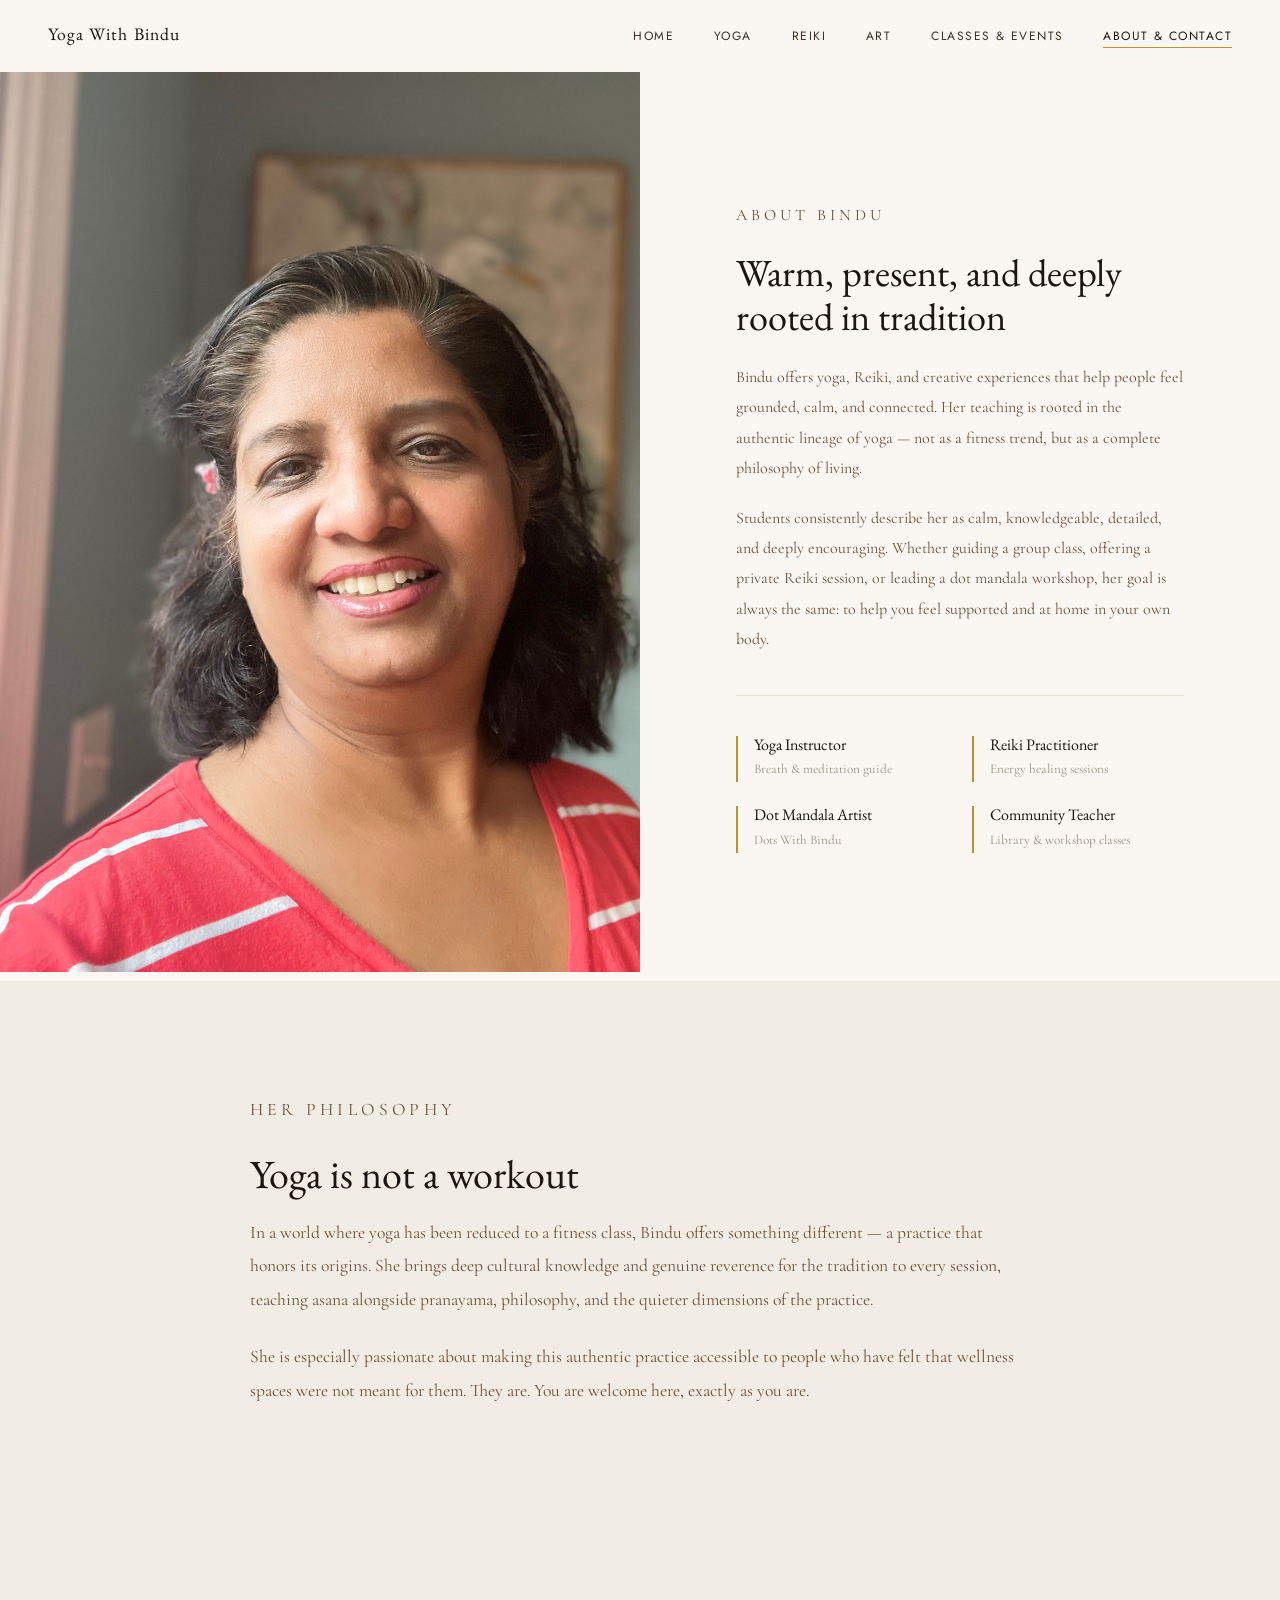
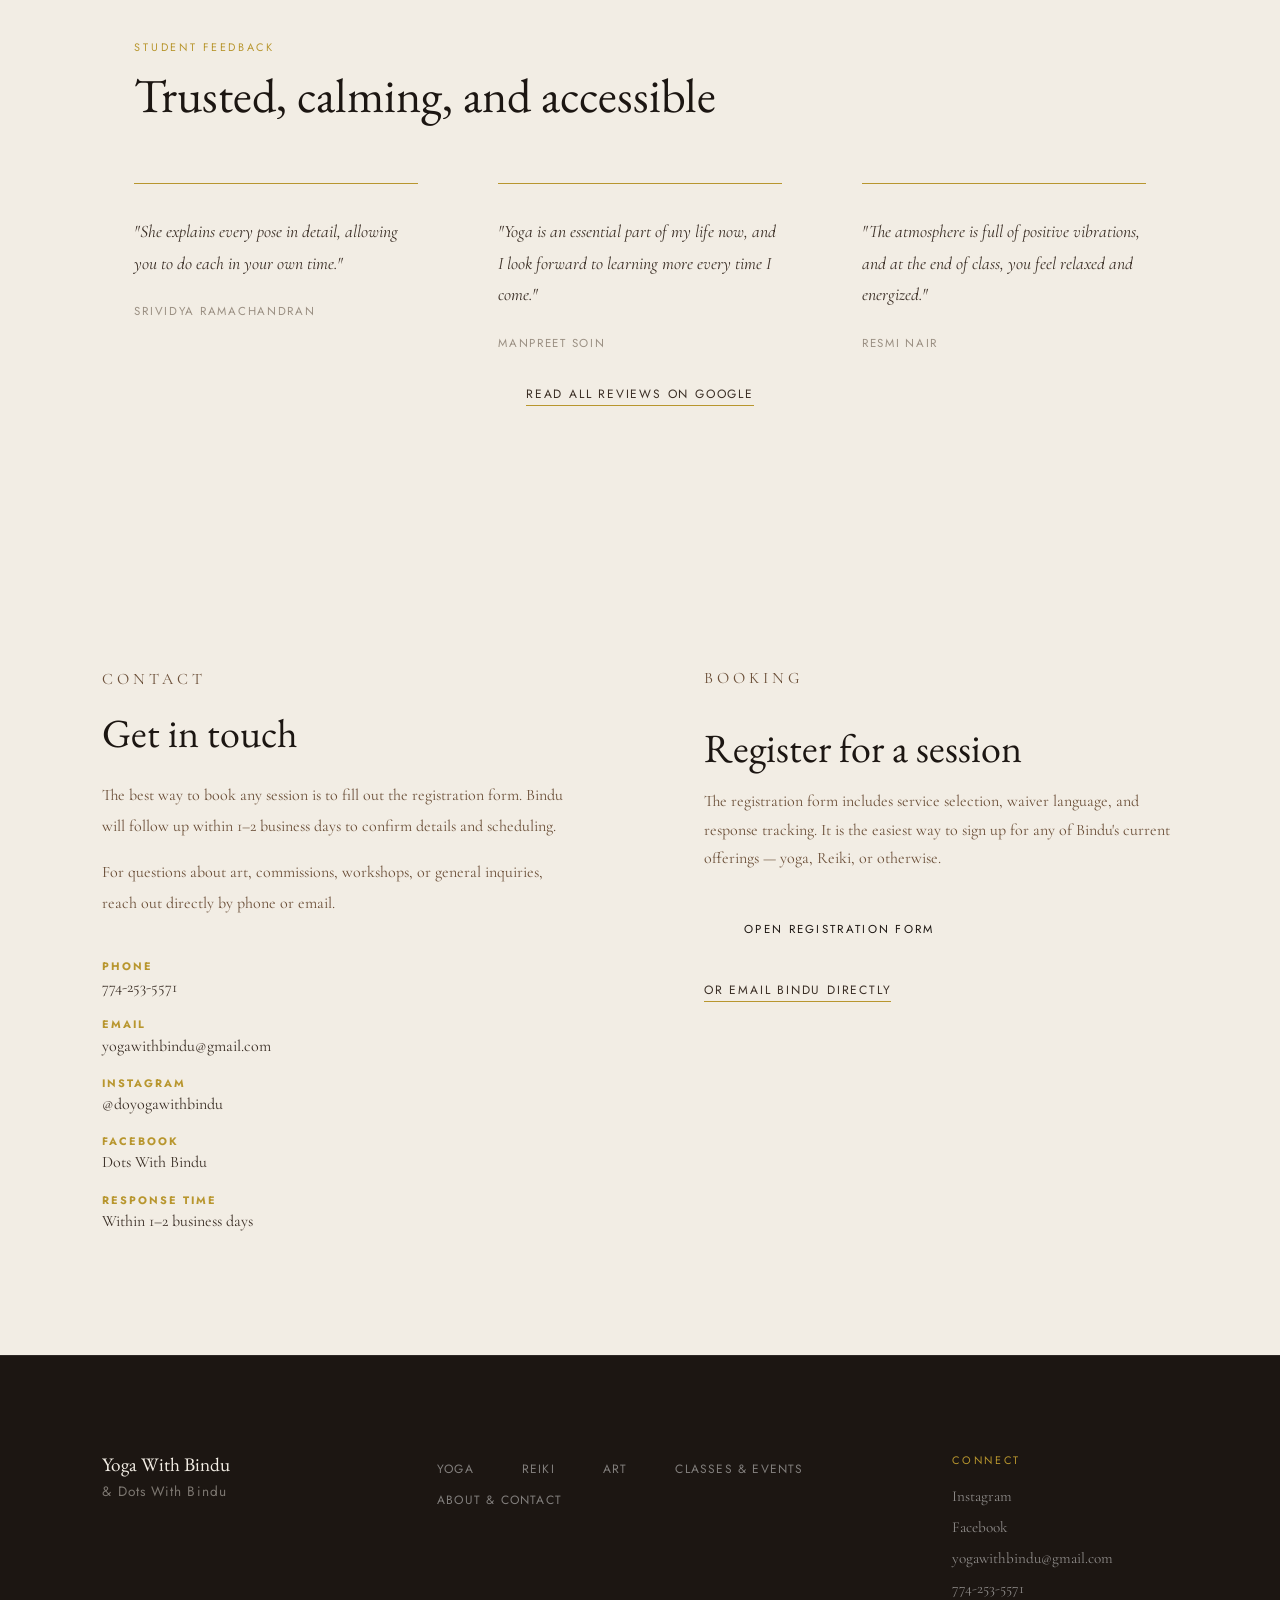
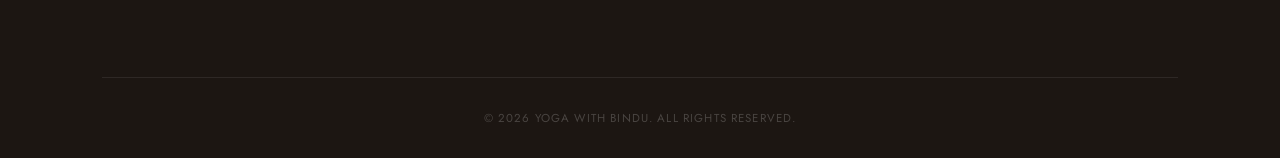
==== commit 2bfa7c75: "revamped website design" ====
--- a/about.html
+++ b/about.html
@@ -3,66 +3,59 @@
 <head>
   <meta charset="UTF-8"/>
   <meta name="viewport" content="width=device-width, initial-scale=1.0"/>
-  <title>About — Yoga With Bindu</title>
-  <meta name="description" content="Learn more about Bindu's approach to yoga, Reiki, and creative work." />
+  <title>About & Contact — Yoga With Bindu</title>
   <link rel="stylesheet" href="style.css"/>
-  <link href="https://fonts.googleapis.com/css2?family=Cormorant+Garamond:ital,wght@0,300;0,400;0,600;1,300;1,400&family=Jost:wght@300;400;500&display=swap" rel="stylesheet"/>
+  <link href="https://fonts.googleapis.com/css2?family=EB+Garamond:ital,wght@0,400;0,500;1,400;1,500&family=Cormorant+Garamond:ital,wght@0,300;0,400;1,300;1,400&family=Jost:wght@300;400&display=swap" rel="stylesheet"/>
 </head>
 <body>
 
-  <nav class="navbar">
+  <nav class="navbar scrolled" id="navbar">
     <a class="nav-logo" href="index.html">
-      <img src="images/logo_bw.PNG" alt="Yoga with Bindu" class="nav-logo-img" />
-      <span>Yoga With Bindu</span>
+      <span class="nav-logo-text">Yoga With Bindu</span>
     </a>
-    <button class="hamburger" id="hamburger" aria-label="Toggle menu">&#9776;</button>
+    <button class="hamburger" id="hamburger"><span></span><span></span><span></span></button>
     <ul class="nav-links" id="navLinks">
       <li><a href="index.html">Home</a></li>
       <li><a href="yoga.html">Yoga</a></li>
       <li><a href="reiki.html">Reiki</a></li>
       <li><a href="art.html">Art</a></li>
       <li><a href="classes.html">Classes & Events</a></li>
-      <li><a href="about.html" class="active">About</a></li>
-      <li><a href="contact.html">Contact</a></li>
+      <li><a href="about.html" class="active">About & Contact</a></li>
     </ul>
   </nav>
 
-  <section class="page-hero">
-    <div class="section-label">About Bindu</div>
-    <h1>Warm, supportive guidance rooted in care and presence</h1>
-    <p>Bindu offers yoga, Reiki, and art experiences that help people feel grounded, calm, and connected.</p>
-  </section>
+  <!-- ABOUT SPLIT SECTION -->
+  <section class="about-split" style="margin-top: 72px;">
+    <div class="about-image-col">
+      <!--
+        ABOUT PAGE PHOTO OF BINDU
+        This already exists — just keep this line:
+        <img src="images/bindu.jpeg" alt="Bindu" />
+        It will fill the left column.
+      -->
+      <img src="images/bindu.jpeg" alt="Bindu teaching yoga" />
+    </div>
+    <div class="about-text-col">
+      <div class="reveal-up">
+        <p class="eyebrow">About Bindu</p>
+        <h2>Warm, present, and deeply rooted in tradition</h2>
+        <p>Bindu offers yoga, Reiki, and creative experiences that help people feel grounded, calm, and connected. Her teaching is rooted in the authentic lineage of yoga — not as a fitness trend, but as a complete philosophy of living.</p>
+        <p>Students consistently describe her as calm, knowledgeable, detailed, and deeply encouraging. Whether guiding a group class, offering a private Reiki session, or leading a dot mandala workshop, her goal is always the same: to help you feel supported and at home in your own body.</p>
 
-  <!-- Photo + Intro -->
-  <section class="about-intro-section">
-    <div class="about-intro-inner">
-      <div class="about-intro-image">
-        <img src="images/bindu.jpeg" alt="Bindu teaching yoga" />
-      </div>
-      <div class="about-intro-text">
-        <div class="section-label">Her Approach</div>
-        <h2>Mindfulness, patience, and encouragement</h2>
-        <p>Bindu is known for creating a calm, welcoming atmosphere where every student feels seen and supported. Her teaching is described as soothing, knowledgeable, detailed, and deeply encouraging.</p>
-        <p>Whether guiding yoga, offering Reiki, or leading creative work, her goal is to help people feel comfortable, supported, and inspired — exactly as they are.</p>
-
-        <div class="credentials-grid">
-          <div class="credential-item">
-            <div class="cred-icon">&#127795;</div>
+        <div class="credentials-row">
+          <div class="credential">
             <h4>Yoga Instructor</h4>
             <p>Breath & meditation guide</p>
           </div>
-          <div class="credential-item">
-            <div class="cred-icon">&#10024;</div>
+          <div class="credential">
             <h4>Reiki Practitioner</h4>
             <p>Energy healing sessions</p>
           </div>
-          <div class="credential-item">
-            <div class="cred-icon">&#127912;</div>
-            <h4>Artist</h4>
+          <div class="credential">
+            <h4>Dot Mandala Artist</h4>
             <p>Dots With Bindu</p>
           </div>
-          <div class="credential-item">
-            <div class="cred-icon">&#128218;</div>
+          <div class="credential">
             <h4>Community Teacher</h4>
             <p>Library & workshop classes</p>
           </div>
@@ -71,64 +64,116 @@
     </div>
   </section>
 
-  <!-- Testimonials -->
-  <section class="testimonials">
-    <div class="container-inner">
-      <div class="section-label">Student Feedback</div>
-      <h2 class="section-title">Trusted, Calming, and Accessible</h2>
-      <div class="testimonial-grid">
-        <div class="testimonial-card">
-          <div class="quote-mark">"</div>
-          <p>She explains every pose in detail, allowing you to do each in your own time.</p>
-          <span class="reviewer">— Srividya Ramachandran</span>
-        </div>
-        <div class="testimonial-card">
-          <div class="quote-mark">"</div>
-          <p>Yoga is an essential part of my life now, and I look forward to learning more every time I come.</p>
-          <span class="reviewer">— Manpreet Soin</span>
-        </div>
-        <div class="testimonial-card">
-          <div class="quote-mark">"</div>
-          <p>The atmosphere is full of positive vibrations, and at the end of class, you feel relaxed and energized.</p>
-          <span class="reviewer">— Resmi Nair</span>
-        </div>
-      </div>
-      <div class="center-button">
-        <a href="https://www.google.com/maps/place/Yoga+With+Bindu+%26+Dots+With+Bindu/@42.2814509,-71.6531007,17z/data=!4m8!3m7!1s0x89e40b9fbec5abdf:0x333b40762bace972!8m2!3d42.2814509!4d-71.6531007!9m1!1b1!16s%2Fg%2F11h7vm0424?entry=ttu&g_ep=EgoyMDI2MDMxOC4xIKXMDSoASAFQAw%3D%3D" target="_blank" class="btn btn-outline">Read All Google Reviews ↗</a>
+  <!-- PHILOSOPHY -->
+  <section class="page-content" style="background: var(--parchment);">
+    <div class="page-content-inner">
+      <div class="reveal-up">
+        <p class="eyebrow">Her Philosophy</p>
+        <h2>Yoga is not a workout</h2>
+        <p>In a world where yoga has been reduced to a fitness class, Bindu offers something different — a practice that honors its origins. She brings deep cultural knowledge and genuine reverence for the tradition to every session, teaching asana alongside pranayama, philosophy, and the quieter dimensions of the practice.</p>
+        <p>She is especially passionate about making this authentic practice accessible to people who have felt that wellness spaces were not meant for them. They are. You are welcome here, exactly as you are.</p>
       </div>
     </div>
   </section>
 
-  <section class="cta-section">
-    <h2>Want to Learn More?</h2>
-    <div class="hero-buttons" style="justify-content:center; margin-top:1.5rem;">
-      <a href="contact.html" class="btn btn-primary">Get in Touch</a>
-      <a href="classes.html" class="btn btn-outline">See the Schedule</a>
+  <!-- TESTIMONIALS -->
+  <section class="testimonials-section">
+    <div class="container-inner">
+      <div class="section-header reveal-up">
+        <p class="eyebrow">Student Feedback</p>
+        <h2>Trusted, calming, and accessible</h2>
+      </div>
+      <div class="testimonials-grid">
+        <div class="testimonial reveal-up">
+          <p>"She explains every pose in detail, allowing you to do each in your own time."</p>
+          <cite>Srividya Ramachandran</cite>
+        </div>
+        <div class="testimonial reveal-up delay-1">
+          <p>"Yoga is an essential part of my life now, and I look forward to learning more every time I come."</p>
+          <cite>Manpreet Soin</cite>
+        </div>
+        <div class="testimonial reveal-up delay-2">
+          <p>"The atmosphere is full of positive vibrations, and at the end of class, you feel relaxed and energized."</p>
+          <cite>Resmi Nair</cite>
+        </div>
+      </div>
+      <div class="testimonials-cta reveal-up">
+        <a href="https://www.google.com/maps/place/Yoga+With+Bindu+%26+Dots+With+Bindu/@42.2814509,-71.6531007,17z" target="_blank" class="text-link">Read all reviews on Google</a>
+      </div>
+    </div>
+  </section>
+
+  <!-- CONTACT -->
+  <section class="contact-section" id="contact">
+    <div class="contact-grid">
+      <div class="contact-info reveal-up">
+        <p class="eyebrow">Contact</p>
+        <h2>Get in touch</h2>
+        <p>The best way to book any session is to fill out the registration form. Bindu will follow up within 1&ndash;2 business days to confirm details and scheduling.</p>
+        <p>For questions about art, commissions, workshops, or general inquiries, reach out directly by phone or email.</p>
+
+        <div class="contact-details">
+          <div class="contact-detail">
+            <strong>Phone</strong>
+            <a href="tel:7742535571">774-253-5571</a>
+          </div>
+          <div class="contact-detail">
+            <strong>Email</strong>
+            <a href="mailto:yogawithbindu@gmail.com">yogawithbindu@gmail.com</a>
+          </div>
+          <div class="contact-detail">
+            <strong>Instagram</strong>
+            <a href="https://www.instagram.com/doyogawithbindu/" target="_blank">@doyogawithbindu</a>
+          </div>
+          <div class="contact-detail">
+            <strong>Facebook</strong>
+            <a href="https://www.facebook.com/DotsWithBindu/" target="_blank">Dots With Bindu</a>
+          </div>
+          <div class="contact-detail">
+            <strong>Response Time</strong>
+            <span>Within 1&ndash;2 business days</span>
+          </div>
+        </div>
+      </div>
+
+      <div class="contact-form-col reveal-up delay-1">
+        <p class="eyebrow">Booking</p>
+        <h2>Register for a session</h2>
+        <p>The registration form includes service selection, waiver language, and response tracking. It is the easiest way to sign up for any of Bindu's current offerings — yoga, Reiki, or otherwise.</p>
+        <a href="register.html" class="btn-elegant">Open Registration Form</a>
+        <div style="margin-top: 1.5rem;">
+          <a href="mailto:yogawithbindu@gmail.com" class="text-link">Or email Bindu directly</a>
+        </div>
+      </div>
     </div>
   </section>
 
   <footer class="site-footer">
     <div class="footer-inner">
       <div class="footer-brand">
-        <span>Yoga With Bindu</span>
-        <span class="footer-sub">& Dots With Bindu</span>
-        <div class="footer-social">
-          <a href="https://www.instagram.com/doyogawithbindu/" target="_blank">Instagram</a>
-          <a href="https://www.facebook.com/DotsWithBindu/" target="_blank">Facebook</a>
-        </div>
+        
+        <p>Yoga With Bindu<br/><span>& Dots With Bindu</span></p>
       </div>
-      <ul class="footer-links">
-        <li><a href="yoga.html">Yoga</a></li>
-        <li><a href="reiki.html">Reiki</a></li>
-        <li><a href="art.html">Art</a></li>
-        <li><a href="classes.html">Classes & Events</a></li>
-        <li><a href="about.html">About</a></li>
-        <li><a href="contact.html">Contact</a></li>
-      </ul>
-      <p class="footer-copy">&copy; 2026 Yoga With Bindu. All rights reserved.</p>
+      <nav class="footer-nav">
+        <a href="yoga.html">Yoga</a>
+        <a href="reiki.html">Reiki</a>
+        <a href="art.html">Art</a>
+        <a href="classes.html">Classes & Events</a>
+        <a href="about.html">About & Contact</a>
+      </nav>
+      <div class="footer-connect">
+        <p class="eyebrow">Connect</p>
+        <a href="https://www.instagram.com/doyogawithbindu/" target="_blank">Instagram</a>
+        <a href="https://www.facebook.com/DotsWithBindu/" target="_blank">Facebook</a>
+        <a href="mailto:yogawithbindu@gmail.com">yogawithbindu@gmail.com</a>
+        <a href="tel:7742535571">774-253-5571</a>
+      </div>
+    </div>
+    <div class="footer-bottom">
+      <p>&copy; 2026 Yoga With Bindu. All rights reserved.</p>
     </div>
   </footer>
 
   <script src="script.js"></script>
 </body>
-</html>
+</html>
--- a/style.css
+++ b/style.css
@@ -1,784 +1,1140 @@
 /* ============================
-   YOGA WITH BINDU — style.css v2
-   ============================ */
+   YOGA WITH BINDU — v3 luxury redesign
+   ============================ */
+
+@import url('https://fonts.googleapis.com/css2?family=EB+Garamond:ital,wght@0,400;0,500;1,400;1,500&family=Cormorant+Garamond:ital,wght@0,300;0,400;1,300;1,400&family=Jost:wght@300;400&display=swap');
 
 :root {
-  --peach-lightest: #fff7f2;
-  --peach-light:    #fde8d8;
-  --peach:          #f5c4a1;
-  --peach-mid:      #e8a87c;
-  --terracotta:     #c97b4b;
-  --terracotta-dark:#9e5c31;
-  --sage:           #9aab8f;
-  --sage-light:     #d4dece;
-  --cream:          #fdf6ee;
-  --warm-white:     #fffaf5;
-  --brown-text:     #4a2e1a;
-  --brown-mid:      #7a4d2d;
-  --brown-light:    #b07a55;
-  --off-black:      #2c1a0e;
-
-  --font-display: 'Cormorant Garamond', Georgia, serif;
+  /* Core palette */
+  --parchment:      #f2ede4;
+  --parchment-dark: #e8e0d3;
+  --ivory:          #faf7f2;
+  --charcoal:       #1c1612;
+  --charcoal-mid:   #3a2e25;
+  --brown-warm:     #6b4f38;
+  --gold:           #b8962e;
+  --gold-light:     #d4b060;
+  --sage:           #6b7a5e;
+  --sage-light:     #9aab8f;
+  --peach-muted:    #d4956a;
+  --peach-soft:     #e8c4a8;
+  --stone:          #9a8f82;
+
+  /* Typography */
+  --font-display: 'EB Garamond', 'Cormorant Garamond', Georgia, serif;
+  --font-serif:   'Cormorant Garamond', Georgia, serif;
   --font-body:    'Jost', sans-serif;
 
-  --transition: 0.3s ease;
-  --shadow:    0 4px 24px rgba(74,46,26,0.10);
-  --shadow-lg: 0 12px 48px rgba(74,46,26,0.16);
-  --radius:    16px;
-  --radius-sm: 8px;
-  --max-w:     1080px;
+  /* Spacing */
+  --max-w: 1200px;
+  --section-pad: 9rem 2rem;
+
+  /* Effects */
+  --transition: 0.4s ease;
+  --transition-slow: 0.8s ease;
 }
 
 *, *::before, *::after { box-sizing: border-box; margin: 0; padding: 0; }
-html { scroll-behavior: smooth; }
+html { scroll-behavior: smooth; font-size: 16px; }
+
 body {
   font-family: var(--font-body);
-  background: var(--warm-white);
-  color: var(--brown-text);
-  font-size: 16px;
-  line-height: 1.7;
+  background: var(--ivory);
+  color: var(--charcoal);
   overflow-x: hidden;
-}
+  cursor: default;
+}
+
 img { max-width: 100%; display: block; }
 a { color: inherit; text-decoration: none; }
-h1,h2,h3,h4 {
+
+h1, h2, h3, h4 {
   font-family: var(--font-display);
   font-weight: 400;
+  line-height: 1.15;
+}
+
+/* ============================
+   IMAGE PLACEHOLDERS
+   ============================ */
+.hero-img-placeholder,
+.offering-img-placeholder,
+.quote-bg-placeholder,
+.page-img-placeholder,
+.about-img-placeholder {
+  width: 100%;
+  height: 100%;
+  background: linear-gradient(135deg, var(--parchment-dark) 0%, var(--parchment) 100%);
+  display: flex;
+  align-items: center;
+  justify-content: center;
+  min-height: 200px;
+}
+.placeholder-inner {
+  text-align: center;
+  padding: 2rem;
+  border: 1px dashed var(--stone);
+  border-radius: 4px;
+}
+.placeholder-label {
+  font-family: var(--font-body);
+  font-size: 0.75rem;
+  letter-spacing: 0.15em;
+  text-transform: uppercase;
+  color: var(--stone);
+  margin-bottom: 0.5rem;
+}
+.placeholder-hint {
+  font-size: 0.78rem;
+  color: var(--stone);
+  opacity: 0.7;
+  line-height: 1.6;
+}
+.placeholder-hint code {
+  font-family: monospace;
+  background: rgba(0,0,0,0.06);
+  padding: 0.1rem 0.3rem;
+  border-radius: 2px;
+}
+
+/* ============================
+   SCROLL ANIMATIONS
+   ============================ */
+.reveal-up {
+  opacity: 0;
+  transform: translateY(40px);
+  transition: opacity 0.9s cubic-bezier(0.16,1,0.3,1), transform 0.9s cubic-bezier(0.16,1,0.3,1);
+}
+.reveal-up.visible {
+  opacity: 1;
+  transform: translateY(0);
+}
+.reveal-panel {
+  opacity: 0;
+  transform: translateY(30px);
+  transition: opacity 1s cubic-bezier(0.16,1,0.3,1), transform 1s cubic-bezier(0.16,1,0.3,1);
+}
+.reveal-panel.visible {
+  opacity: 1;
+  transform: translateY(0);
+}
+.delay-1 { transition-delay: 0.15s; }
+.delay-2 { transition-delay: 0.3s; }
+.delay-3 { transition-delay: 0.45s; }
+.delay-4 { transition-delay: 0.6s; }
+
+/* Prevent reveal-up from creating phantom height gaps in grids */
+.steps-grid .reveal-up,
+.testimonials-grid .reveal-up,
+.credentials-row .reveal-up,
+.contact-grid .reveal-up {
+  transform: translateY(20px);
+}
+
+/* ============================
+   NAVBAR
+   ============================ */
+.navbar {
+  position: fixed;
+  top: 0; left: 0; right: 0;
+  z-index: 100;
+  display: flex;
+  align-items: center;
+  justify-content: space-between;
+  padding: 1.4rem 3rem;
+  transition: background var(--transition), padding var(--transition), border-bottom var(--transition);
+}
+.navbar.scrolled {
+  background: rgba(242,237,228,0.96);
+  backdrop-filter: blur(12px);
+  padding: 1rem 3rem;
+  border-bottom: 1px solid rgba(184,150,46,0.15);
+}
+.navbar.hero-dark {
+  background: transparent;
+}
+.navbar.hero-dark .nav-links a {
+  color: rgba(255,255,255,0.85);
+}
+.navbar.hero-dark .nav-links a:hover {
+  color: #fff;
+}
+.navbar.hero-dark .nav-links a::after {
+  background: rgba(255,255,255,0.7);
+}
+.navbar.hero-dark .hamburger span {
+  background: rgba(255,255,255,0.85);
+}
+.navbar.hero-dark .nav-logo-text {
+  color: #fff;
+}
+
+/* Logo as text */
+.nav-logo-text {
+  font-family: var(--font-display);
+  font-size: 1.1rem;
+  font-weight: 400;
+  color: var(--charcoal);
+  letter-spacing: 0.06em;
+  transition: color var(--transition);
+  white-space: nowrap;
+}
+.nav-logo-text:hover {
+  color: var(--gold);
+}
+
+.nav-links {
+  list-style: none;
+  display: flex;
+  gap: 2.5rem;
+  align-items: center;
+}
+.nav-links a {
+  font-family: var(--font-body);
+  font-size: 0.75rem;
+  letter-spacing: 0.12em;
+  text-transform: uppercase;
+  color: var(--charcoal-mid);
+  transition: color var(--transition);
+  position: relative;
+}
+.nav-links a::after {
+  content: '';
+  position: absolute;
+  bottom: -3px;
+  left: 0; right: 0;
+  height: 1px;
+  background: var(--gold);
+  transform: scaleX(0);
+  transition: transform var(--transition);
+  transform-origin: left;
+}
+.nav-links a:hover::after,
+.nav-links a.active::after { transform: scaleX(1); }
+.nav-links a:hover,
+.nav-links a.active { color: var(--charcoal); }
+
+.hamburger {
+  display: none;
+  flex-direction: column;
+  gap: 5px;
+  background: none;
+  border: none;
+  cursor: pointer;
+  padding: 4px;
+}
+.hamburger span {
+  display: block;
+  width: 22px;
+  height: 1px;
+  background: var(--charcoal);
+  transition: all var(--transition);
+}
+
+/* ============================
+   HERO
+   ============================ */
+.hero {
+  position: relative;
+  height: 100vh;
+  min-height: 600px;
+  display: flex;
+  align-items: center;
+  justify-content: center;
+  overflow: hidden;
+}
+.hero-parallax {
+  position: absolute;
+  inset: -20%;
+  z-index: 0;
+  will-change: transform;
+}
+/* When real image is added, use this instead of placeholder: */
+.hero-parallax.has-image {
+  background-image: url('images/hero-bg.jpg');
+  background-size: cover;
+  background-position: center;
+}
+.hero-img-placeholder {
+  position: absolute;
+  inset: 0;
+}
+.hero-overlay {
+  position: absolute;
+  inset: 0;
+  background: linear-gradient(
+    to bottom,
+    rgba(28,22,18,0.35) 0%,
+    rgba(28,22,18,0.5) 50%,
+    rgba(28,22,18,0.7) 100%
+  );
+  z-index: 1;
+}
+.hero-content {
+  position: relative;
+  z-index: 2;
+  text-align: center;
+  color: #fff;
+  padding: 2rem;
+  max-width: 800px;
+}
+.hero-eyebrow {
+  font-family: var(--font-body);
+  font-size: 0.72rem;
+  letter-spacing: 0.35em;
+  text-transform: uppercase;
+  color: rgba(255,255,255,0.7);
+  margin-bottom: 1.8rem;
+}
+.hero-title {
+  font-size: clamp(4rem, 10vw, 8rem);
+  font-weight: 400;
+  line-height: 0.95;
+  margin-bottom: 2rem;
+  color: #fff;
+}
+.hero-title em {
+  font-style: italic;
+  font-weight: 300;
+  color: var(--peach-soft);
+}
+.hero-divider {
+  width: 40px;
+  height: 1px;
+  background: var(--gold-light);
+  margin: 0 auto 2rem;
+}
+.hero-sub {
+  font-family: var(--font-serif);
+  font-size: clamp(1rem, 2vw, 1.3rem);
+  font-weight: 300;
+  font-style: italic;
+  color: rgba(255,255,255,0.8);
+  line-height: 1.7;
+  margin-bottom: 3rem;
+}
+.hero-cta {
+  display: inline-block;
+  font-family: var(--font-body);
+  font-size: 0.72rem;
+  letter-spacing: 0.2em;
+  text-transform: uppercase;
+  color: #fff;
+  border: 1px solid rgba(255,255,255,0.5);
+  padding: 1rem 2.5rem;
+  transition: all var(--transition);
+}
+.hero-cta:hover {
+  background: rgba(255,255,255,0.1);
+  border-color: rgba(255,255,255,0.8);
+}
+.hero-scroll-indicator {
+  position: absolute;
+  bottom: 2.5rem;
+  left: 50%;
+  transform: translateX(-50%);
+  z-index: 2;
+  display: flex;
+  flex-direction: column;
+  align-items: center;
+  gap: 0.8rem;
+  color: rgba(255,255,255,0.5);
+  cursor: pointer;
+}
+.scroll-line {
+  display: block;
+  width: 1px;
+  height: 50px;
+  background: linear-gradient(to bottom, transparent, rgba(255,255,255,0.5));
+  animation: scrollPulse 2s ease-in-out infinite;
+}
+@keyframes scrollPulse {
+  0%, 100% { opacity: 0.3; transform: scaleY(1); }
+  50% { opacity: 1; transform: scaleY(1.2); }
+}
+.scroll-text {
+  font-size: 0.65rem;
+  letter-spacing: 0.2em;
+  text-transform: uppercase;
+}
+
+/* ============================
+   INTRO STATEMENT
+   ============================ */
+.intro-statement {
+  padding: var(--section-pad);
+  background: var(--ivory);
+  text-align: center;
+}
+.intro-inner {
+  max-width: 760px;
+  margin: 0 auto;
+}
+.intro-eyebrow {
+  font-family: var(--font-body);
+  font-size: 0.7rem;
+  letter-spacing: 0.25em;
+  text-transform: uppercase;
+  color: var(--gold);
+  margin-bottom: 2rem;
+}
+.intro-statement h2 {
+  font-size: clamp(2.2rem, 5vw, 3.8rem);
+  color: var(--charcoal);
+  margin-bottom: 2rem;
   line-height: 1.2;
 }
-
+.intro-statement h2 em {
+  font-style: italic;
+  color: var(--peach-muted);
+}
+.intro-body {
+  font-family: var(--font-serif);
+  font-size: 1.15rem;
+  color: var(--brown-warm);
+  line-height: 1.9;
+  font-weight: 300;
+}
+
+/* ============================
+   OFFERINGS PANELS
+   ============================ */
+.offerings-section {
+  display: grid;
+  grid-template-columns: repeat(3, 1fr);
+  min-height: 85vh;
+}
+.offering-panel {
+  position: relative;
+  display: flex;
+  flex-direction: column;
+  overflow: hidden;
+  cursor: pointer;
+  border-right: 1px solid var(--parchment-dark);
+}
+.offering-panel:last-child { border-right: none; }
+
+.offering-img {
+  flex: 1;
+  min-height: 400px;
+  overflow: hidden;
+  position: relative;
+}
+.offering-img img {
+  width: 100%;
+  height: 100%;
+  object-fit: cover;
+  transition: transform 0.8s cubic-bezier(0.16,1,0.3,1);
+}
+.offering-panel:hover .offering-img img {
+  transform: scale(1.06);
+}
+.offering-img-placeholder {
+  flex: 1;
+  min-height: 400px;
+  transition: transform 0.8s cubic-bezier(0.16,1,0.3,1);
+}
+
+.offering-text {
+  padding: 2.5rem 2rem;
+  background: var(--parchment);
+  border-top: 1px solid var(--parchment-dark);
+  transition: background var(--transition);
+}
+.offering-panel:hover .offering-text {
+  background: var(--charcoal);
+}
+.offering-panel:hover .offering-text h3,
+.offering-panel:hover .offering-text p,
+.offering-panel:hover .offering-num { color: rgba(255,255,255,0.9); }
+.offering-panel:hover .offering-link { color: var(--gold-light); }
+
+.offering-num {
+  font-family: var(--font-body);
+  font-size: 0.68rem;
+  letter-spacing: 0.2em;
+  color: var(--gold);
+  margin-bottom: 0.8rem;
+  transition: color var(--transition);
+}
+.offering-text h3 {
+  font-size: 1.9rem;
+  margin-bottom: 0.8rem;
+  color: var(--charcoal);
+  transition: color var(--transition);
+}
+.offering-text p {
+  font-size: 0.88rem;
+  color: var(--brown-warm);
+  line-height: 1.7;
+  margin-bottom: 1.2rem;
+  transition: color var(--transition);
+}
+.offering-link {
+  font-family: var(--font-body);
+  font-size: 0.7rem;
+  letter-spacing: 0.18em;
+  text-transform: uppercase;
+  color: var(--peach-muted);
+  transition: color var(--transition);
+}
+
+/* ============================
+   QUOTE SECTION
+   ============================ */
+.quote-section {
+  position: relative;
+  min-height: 70vh;
+  display: flex;
+  align-items: center;
+  justify-content: center;
+  overflow: hidden;
+}
+.quote-bg {
+  position: absolute;
+  inset: 0;
+  z-index: 0;
+}
+.quote-bg.has-image {
+  background-image: url('images/quote-bg.jpg');
+  background-size: cover;
+  background-position: center;
+  background-attachment: fixed;
+}
+.quote-bg-placeholder {
+  position: absolute;
+  inset: 0;
+}
+.quote-overlay {
+  position: absolute;
+  inset: 0;
+  background: rgba(28,22,18,0.72);
+  z-index: 1;
+}
+.quote-content {
+  position: relative;
+  z-index: 2;
+  text-align: center;
+  color: #fff;
+  padding: 4rem 2rem;
+  max-width: 700px;
+}
+.quote-mark-line {
+  width: 60px;
+  height: 1px;
+  background: var(--gold);
+  margin: 0 auto 2.5rem;
+}
+.quote-content blockquote {
+  font-family: var(--font-display);
+  font-size: clamp(1.8rem, 4vw, 3rem);
+  font-weight: 400;
+  line-height: 1.4;
+  color: #fff;
+}
+.quote-content blockquote em {
+  color: var(--peach-soft);
+}
+
+/* ============================
+   TESTIMONIALS
+   ============================ */
+.testimonials-section {
+  padding: var(--section-pad);
+  background: var(--parchment);
+}
 .container-inner {
   max-width: var(--max-w);
   margin: 0 auto;
   padding: 0 2rem;
 }
-
-/* ============================
-   NAVBAR
-   ============================ */
-.navbar {
-  position: fixed;
-  top: 0; left: 0; right: 0;
-  z-index: 100;
+.section-header {
+  margin-bottom: 2.5rem;
+}
+.section-header h2 {
+  font-size: clamp(2rem, 4vw, 3rem);
+  color: var(--charcoal);
+}
+.eyebrow {
+  font-family: var(--font-body);
+  font-size: 0.68rem;
+  letter-spacing: 0.25em;
+  text-transform: uppercase;
+  color: var(--gold);
+  margin-bottom: 0.8rem;
+  display: block;
+}
+.testimonials-grid {
+  display: grid;
+  grid-template-columns: repeat(3, 1fr);
+  gap: 3rem;
+  margin-bottom: 3rem;
+}
+.testimonial {
+  border-top: 1px solid var(--gold);
+  padding-top: 2rem;
+}
+.testimonial p {
+  font-family: var(--font-serif);
+  font-size: 1.05rem;
+  font-style: italic;
+  color: var(--charcoal-mid);
+  line-height: 1.8;
+  margin-bottom: 1.2rem;
+}
+.testimonial cite {
+  font-family: var(--font-body);
+  font-size: 0.72rem;
+  letter-spacing: 0.15em;
+  text-transform: uppercase;
+  color: var(--stone);
+  font-style: normal;
+}
+.testimonials-cta {
+  text-align: center;
+}
+.text-link {
+  font-family: var(--font-body);
+  font-size: 0.75rem;
+  letter-spacing: 0.15em;
+  text-transform: uppercase;
+  color: var(--charcoal-mid);
+  border-bottom: 1px solid var(--gold);
+  padding-bottom: 2px;
+  transition: color var(--transition);
+}
+.text-link:hover { color: var(--gold); }
+
+/* ============================
+   ANNOUNCEMENT STRIP
+   ============================ */
+.announcement-section {
+  padding: 5rem 2rem;
+  background: var(--charcoal);
+}
+.announcement-inner {
+  max-width: var(--max-w);
+  margin: 0 auto;
   display: flex;
   align-items: center;
   justify-content: space-between;
-  padding: 0.9rem 2.5rem;
-  background: rgba(253,246,238,0.94);
-  backdrop-filter: blur(10px);
-  border-bottom: 1px solid var(--peach-light);
-  transition: box-shadow var(--transition);
-}
-.navbar.scrolled { box-shadow: var(--shadow); }
-
-.nav-logo {
-  display: flex;
-  align-items: center;
-  gap: 0.7rem;
-  font-family: var(--font-display);
-  font-size: 1.25rem;
-  font-weight: 600;
-  color: var(--terracotta);
-}
-.nav-logo-img {
-  height: 36px;
-  width: auto;
-}
-
-.nav-links {
-  list-style: none;
-  display: flex;
-  gap: 1.8rem;
-  align-items: center;
-}
-.nav-links a {
-  font-family: var(--font-body);
-  font-size: 0.82rem;
-  letter-spacing: 0.08em;
-  text-transform: uppercase;
-  color: var(--brown-mid);
-  transition: color var(--transition);
-  padding-bottom: 2px;
-  border-bottom: 1.5px solid transparent;
-}
-.nav-links a:hover,
-.nav-links a.active {
-  color: var(--terracotta);
-  border-bottom-color: var(--terracotta);
-}
-.hamburger {
-  display: none;
-  background: none;
-  border: none;
-  font-size: 1.5rem;
-  cursor: pointer;
-  color: var(--terracotta);
-}
-
-/* ============================
-   HERO
-   ============================ */
-.hero {
+  gap: 3rem;
+  flex-wrap: wrap;
+}
+.announcement-inner .eyebrow { color: var(--gold); }
+.announcement-inner h3 {
+  font-size: clamp(1.4rem, 3vw, 2.2rem);
+  color: #fff;
+  margin-bottom: 0.5rem;
+}
+.announcement-inner p {
+  font-size: 0.88rem;
+  color: var(--stone);
+  letter-spacing: 0.05em;
+}
+
+/* ============================
+   BUTTONS
+   ============================ */
+.btn-elegant {
+  display: inline-block;
+  font-family: var(--font-body);
+  font-size: 0.72rem;
+  letter-spacing: 0.2em;
+  text-transform: uppercase;
+  color: var(--charcoal);
+  background: var(--parchment);
+  padding: 1rem 2.5rem;
+  transition: all var(--transition);
+  white-space: nowrap;
+  flex-shrink: 0;
+}
+.btn-elegant:hover {
+  background: var(--gold);
+  color: #fff;
+}
+.btn-elegant-outline {
+  display: inline-block;
+  font-family: var(--font-body);
+  font-size: 0.72rem;
+  letter-spacing: 0.2em;
+  text-transform: uppercase;
+  color: var(--charcoal);
+  border: 1px solid var(--charcoal);
+  padding: 1rem 2.5rem;
+  transition: all var(--transition);
+}
+.btn-elegant-outline:hover {
+  background: var(--charcoal);
+  color: var(--parchment);
+}
+.btn-elegant-light {
+  display: inline-block;
+  font-family: var(--font-body);
+  font-size: 0.72rem;
+  letter-spacing: 0.2em;
+  text-transform: uppercase;
+  color: #fff;
+  border: 1px solid rgba(255,255,255,0.4);
+  padding: 1rem 2.5rem;
+  transition: all var(--transition);
+}
+.btn-elegant-light:hover {
+  background: rgba(255,255,255,0.1);
+  border-color: #fff;
+}
+
+/* ============================
+   PAGE HERO (inner pages)
+   ============================ */
+.page-hero {
   position: relative;
-  min-height: 100vh;
-  display: flex;
-  align-items: center;
-  justify-content: center;
-  text-align: center;
+  height: 60vh;
+  min-height: 400px;
+  display: flex;
+  align-items: flex-end;
   overflow: hidden;
-  background: var(--peach-lightest);
-}
-.hero-bg {
+  padding-top: 80px;
+}
+.page-hero-bg {
   position: absolute;
   inset: 0;
-  background:
-    radial-gradient(ellipse 80% 60% at 50% 30%, var(--peach-light) 0%, transparent 70%),
-    radial-gradient(ellipse 50% 40% at 80% 80%, var(--peach) 0%, transparent 60%),
-    radial-gradient(ellipse 40% 50% at 10% 70%, var(--sage-light) 0%, transparent 60%);
   z-index: 0;
 }
-.hero-bg::before, .hero-bg::after {
-  content: '';
+.page-hero-bg.has-image {
+  background-size: cover;
+  background-position: center;
+}
+.page-hero-overlay {
   position: absolute;
-  border-radius: 50%;
-  opacity: 0.15;
-}
-.hero-bg::before {
-  width: 500px; height: 500px;
-  background: var(--terracotta);
-  top: -120px; right: -100px;
-  animation: floatSlow 9s ease-in-out infinite;
-}
-.hero-bg::after {
-  width: 300px; height: 300px;
-  background: var(--sage);
-  bottom: -80px; left: -60px;
-  animation: floatSlow 12s ease-in-out infinite reverse;
-}
-@keyframes floatSlow {
-  0%,100% { transform: translate(0,0); }
-  50% { transform: translate(20px,-20px); }
-}
-.hero-content {
+  inset: 0;
+  background: linear-gradient(to top, rgba(28,22,18,0.85) 0%, rgba(28,22,18,0.3) 60%, rgba(28,22,18,0.1) 100%);
+  z-index: 1;
+}
+.page-hero-content {
   position: relative;
-  z-index: 1;
-  max-width: 680px;
-  padding: 2rem;
-}
-.hero-logo-wrap {
-  margin-bottom: 1.5rem;
-}
-.hero-logo-img {
-  height: 90px;
-  width: auto;
-  margin: 0 auto;
-}
-.hero-tagline {
-  font-family: var(--font-body);
-  font-size: 0.78rem;
-  letter-spacing: 0.22em;
-  text-transform: uppercase;
-  color: var(--terracotta);
-  margin-bottom: 0.8rem;
-}
-.hero-content h1 {
-  font-size: clamp(2.8rem, 7vw, 5.5rem);
-  color: var(--brown-text);
-  font-style: italic;
-  margin-bottom: 1rem;
-  font-weight: 300;
-}
-.hero-sub {
-  font-size: 1.05rem;
-  color: var(--brown-mid);
-  font-weight: 300;
-  margin-bottom: 1.8rem;
-  max-width: 460px;
-  margin-left: auto;
-  margin-right: auto;
-}
-.announcement-pill {
-  display: inline-flex;
-  align-items: center;
-  gap: 0.5rem;
-  background: rgba(255,255,255,0.7);
-  border: 1px solid var(--peach);
-  border-radius: 50px;
-  padding: 0.5rem 1.2rem;
-  font-size: 0.85rem;
-  color: var(--brown-mid);
-  margin-bottom: 1.8rem;
-  flex-wrap: wrap;
-  justify-content: center;
-}
-.pill-dot {
-  width: 8px; height: 8px;
-  border-radius: 50%;
-  background: var(--terracotta);
-  animation: pulse 2s infinite;
-  flex-shrink: 0;
-}
-@keyframes pulse {
-  0%,100% { opacity: 1; transform: scale(1); }
-  50% { opacity: 0.5; transform: scale(0.8); }
-}
-.announcement-pill a {
-  color: var(--terracotta);
-  font-weight: 500;
-  white-space: nowrap;
-}
-.hero-scroll-hint {
-  position: absolute;
-  bottom: 2rem;
-  left: 50%;
-  transform: translateX(-50%);
-  font-size: 1.4rem;
-  color: var(--peach-mid);
-  animation: bounce 2s ease-in-out infinite;
-  z-index: 1;
-}
-@keyframes bounce {
-  0%,100% { transform: translateX(-50%) translateY(0); }
-  50%      { transform: translateX(-50%) translateY(8px); }
-}
-
-/* ============================
-   BUTTONS
-   ============================ */
-.btn {
-  display: inline-block;
-  padding: 0.75rem 1.8rem;
-  border-radius: 50px;
-  font-family: var(--font-body);
-  font-size: 0.83rem;
-  letter-spacing: 0.07em;
-  text-transform: uppercase;
-  transition: all var(--transition);
-  cursor: pointer;
-  border: none;
-  white-space: nowrap;
-}
-.btn-primary {
-  background: var(--terracotta);
+  z-index: 2;
   color: #fff;
-}
-.btn-primary:hover {
-  background: var(--terracotta-dark);
-  transform: translateY(-2px);
-  box-shadow: 0 6px 20px rgba(201,123,75,0.35);
-}
-.btn-outline {
-  background: transparent;
-  color: var(--terracotta);
-  border: 1.5px solid var(--terracotta);
-}
-.btn-outline:hover {
-  background: var(--peach-light);
-  transform: translateY(-2px);
-}
-.hero-buttons {
-  display: flex;
-  gap: 0.8rem;
-  flex-wrap: wrap;
-}
-
-/* ============================
-   SECTION UTILITIES
-   ============================ */
-.section-label {
-  font-family: var(--font-body);
-  font-size: 0.72rem;
-  letter-spacing: 0.22em;
-  text-transform: uppercase;
-  color: var(--terracotta);
-  margin-bottom: 0.6rem;
-}
-.section-title {
-  font-size: clamp(1.8rem, 4vw, 2.8rem);
-  color: var(--brown-text);
-  margin-bottom: 2.5rem;
-}
-.center-button {
-  text-align: center;
-  margin-top: 2.5rem;
-}
-
-/* ============================
-   OFFERINGS (home)
-   ============================ */
-.offerings {
-  padding: 7rem 2rem;
-  text-align: center;
-  background: var(--cream);
-}
-.offering-cards {
-  display: grid;
-  grid-template-columns: repeat(auto-fit, minmax(260px, 1fr));
-  gap: 1.8rem;
+  padding: 4rem 4rem;
   max-width: var(--max-w);
   margin: 0 auto;
-}
-.offering-card {
-  background: var(--warm-white);
-  border: 1px solid var(--peach-light);
-  border-radius: var(--radius);
-  padding: 2.5rem 2rem;
-  transition: all var(--transition);
-  display: block;
-  text-align: center;
-}
-.offering-card:hover {
-  transform: translateY(-6px);
-  box-shadow: var(--shadow-lg);
-  border-color: var(--peach);
-}
-.offering-icon { font-size: 2rem; margin-bottom: 1rem; }
-.offering-card h3 { font-size: 1.5rem; margin-bottom: 0.5rem; }
-.offering-card p { font-size: 0.92rem; color: var(--brown-mid); margin-bottom: 1rem; }
-.card-link { color: var(--terracotta); font-size: 0.83rem; font-weight: 500; }
-
-/* ============================
-   PULL QUOTE
-   ============================ */
-.pull-quote {
-  background: var(--terracotta);
-  padding: 5rem 2rem;
-  text-align: center;
-}
-.pull-quote blockquote {
-  font-family: var(--font-display);
-  font-size: clamp(1.5rem, 3.5vw, 2.4rem);
+  width: 100%;
+}
+.page-hero-content .eyebrow { color: var(--gold-light); }
+.page-hero-content h1 {
+  font-size: clamp(2.5rem, 7vw, 5.5rem);
+  font-weight: 400;
   color: #fff;
-  font-style: italic;
-  font-weight: 300;
-  max-width: 700px;
+  margin-top: 0.5rem;
+}
+.page-hero-content h1 em { font-style: italic; color: var(--peach-soft); }
+
+/* ============================
+   PAGE CONTENT
+   ============================ */
+.page-content {
+  padding: var(--section-pad);
+  background: var(--ivory);
+}
+.page-content-inner {
+  max-width: 900px;
   margin: 0 auto;
-  line-height: 1.4;
-}
-
-/* ============================
-   ABOUT TEASER (home)
-   ============================ */
-.about-teaser {
-  padding: 7rem 2rem;
-  background: var(--warm-white);
-}
-.about-teaser-inner {
-  display: grid;
-  grid-template-columns: 1fr 1fr;
-  gap: 5rem;
-  align-items: center;
+  padding: 0 2rem;
+}
+.page-content h2 {
+  font-size: clamp(1.8rem, 3.5vw, 2.8rem);
+  margin-bottom: 1.2rem;
+  color: var(--charcoal);
+}
+.page-content p {
+  font-family: var(--font-serif);
+  font-size: 1.05rem;
+  color: var(--brown-warm);
+  line-height: 1.9;
+  margin-bottom: 1.5rem;
+}
+.content-divider {
+  width: 40px;
+  height: 1px;
+  background: var(--gold);
+  margin: 3.5rem 0;
+}
+
+/* ============================
+   OFFERING ROWS (yoga/reiki pricing)
+   ============================ */
+.offering-rows-section {
+  padding: var(--section-pad);
+  background: var(--parchment);
+}
+.offering-rows-inner {
   max-width: var(--max-w);
   margin: 0 auto;
-}
-.about-teaser-image {
-  border-radius: var(--radius);
-  overflow: hidden;
-  box-shadow: var(--shadow-lg);
-}
-.about-teaser-image img {
-  width: 100%;
-  height: 450px;
-  object-fit: cover;
-}
-.about-teaser-text h2 {
-  font-size: clamp(1.8rem, 3vw, 2.6rem);
-  margin-bottom: 1rem;
-}
-.about-teaser-text p { color: var(--brown-mid); margin-bottom: 1rem; }
-.about-teaser-text .btn { margin-top: 0.5rem; }
-
-/* ============================
-   TESTIMONIALS
-   ============================ */
-.testimonials {
-  background: var(--cream);
-  padding: 6rem 2rem;
-  text-align: center;
-}
-.testimonial-grid {
+  padding: 0 2rem;
+}
+.section-title-block {
+  margin-bottom: 2rem;
+}
+.section-title-block h2 {
+  font-size: clamp(2rem, 4vw, 3rem);
+}
+.offering-row {
   display: grid;
-  grid-template-columns: repeat(auto-fit, minmax(280px, 1fr));
-  gap: 1.8rem;
+  grid-template-columns: 1fr auto;
+  gap: 3rem;
+  align-items: start;
+  padding: 3rem 0;
+  border-top: 1px solid var(--parchment-dark);
+}
+.offering-row:last-child { border-bottom: 1px solid var(--parchment-dark); }
+.offering-row-tag {
+  font-family: var(--font-body);
+  font-size: 0.68rem;
+  letter-spacing: 0.2em;
+  text-transform: uppercase;
+  color: var(--gold);
+  margin-bottom: 0.6rem;
+}
+.offering-row h3 {
+  font-size: 1.8rem;
+  margin-bottom: 0.8rem;
+  color: var(--charcoal);
+}
+.offering-row p {
+  font-family: var(--font-serif);
+  font-size: 0.98rem;
+  color: var(--brown-warm);
+  line-height: 1.8;
+  max-width: 560px;
+}
+.offering-row-price {
+  text-align: right;
+  display: flex;
+  flex-direction: column;
+  align-items: flex-end;
+  gap: 1.2rem;
+  min-width: 160px;
+}
+.price-num {
+  font-family: var(--font-display);
+  font-size: 3rem;
+  color: var(--charcoal);
+  line-height: 1;
+}
+.price-sub {
+  font-size: 0.8rem;
+  color: var(--stone);
+  letter-spacing: 0.08em;
+}
+
+/* ============================
+   SOFT CARDS (how it works etc)
+   ============================ */
+.steps-section {
+  padding: var(--section-pad);
+  background: var(--ivory);
+}
+.steps-grid-wrap {
+  display: flex;
+  flex-direction: column;
+  gap: 2rem;
+}
+.steps-grid {
+  display: grid;
+  grid-template-columns: repeat(3, 1fr);
+  gap: 2rem 4rem;
   max-width: var(--max-w);
   margin: 0 auto;
-}
-.testimonial-card {
-  background: var(--warm-white);
-  border: 1px solid var(--peach-light);
-  border-radius: var(--radius);
-  padding: 2rem;
-  text-align: left;
-  transition: box-shadow var(--transition);
-}
-.testimonial-card:hover { box-shadow: var(--shadow); }
-.quote-mark {
+  padding: 0 2rem;
+}
+.step {
+  border-top: 1px solid var(--gold);
+  padding-top: 2rem;
+}
+.step-num {
   font-family: var(--font-display);
-  font-size: 3.5rem;
-  color: var(--peach);
-  line-height: 0.8;
-  margin-bottom: 0.5rem;
-}
-.testimonial-card p { font-style: italic; color: var(--brown-mid); font-size: 0.95rem; margin-bottom: 0.8rem; }
-.reviewer {
-  font-size: 0.8rem;
-  letter-spacing: 0.1em;
-  text-transform: uppercase;
-  color: var(--terracotta);
-  font-style: normal;
-}
-
-/* ============================
-   CTA SECTION
-   ============================ */
-.cta-section {
-  background: var(--peach-lightest);
-  border-top: 1px solid var(--peach-light);
-  padding: 6rem 2rem;
-  text-align: center;
-}
-.cta-section h2 { font-size: clamp(1.8rem, 3.5vw, 2.8rem); }
-
-/* ============================
-   PAGE HERO (inner pages)
-   ============================ */
-.page-hero {
-  padding: 10rem 2rem 5rem;
-  text-align: center;
-  background: linear-gradient(160deg, var(--peach-lightest) 60%, var(--peach-light) 100%);
+  font-size: 2.5rem;
+  color: var(--parchment-dark);
+  margin-bottom: 1rem;
+  line-height: 1;
+}
+.step h3 { font-size: 1.4rem; margin-bottom: 0.6rem; }
+.step p { font-size: 0.9rem; color: var(--brown-warm); line-height: 1.7; }
+
+/* ============================
+   ART GALLERY
+   ============================ */
+.gallery-section {
+  padding: var(--section-pad);
+  background: var(--charcoal);
+}
+.gallery-section .eyebrow { color: var(--gold); }
+.gallery-section .section-title-block h2 { color: #fff; }
+.gallery-section-inner {
+  max-width: var(--max-w);
+  margin: 0 auto;
+  padding: 0 2rem;
+}
+
+.gallery-container {
   position: relative;
   overflow: hidden;
-}
-.page-hero::after {
-  content: '';
-  position: absolute;
-  width: 400px; height: 400px;
-  border-radius: 50%;
-  background: var(--peach);
-  opacity: 0.12;
-  top: -100px; right: -100px;
-  pointer-events: none;
-}
-.page-hero .section-label { margin-bottom: 0.5rem; }
-.page-hero h1 {
-  font-size: clamp(2rem, 5vw, 3.8rem);
-  font-style: italic;
-  font-weight: 300;
-  margin-bottom: 1rem;
-  max-width: 800px;
-  margin-left: auto;
-  margin-right: auto;
-}
-.page-hero p {
-  color: var(--brown-mid);
-  font-size: 1rem;
-  max-width: 560px;
-  margin: 0 auto 1.8rem;
-}
-
-/* ============================
-   PAGE PHOTO STRIP
-   ============================ */
-.page-photo-strip {
-  height: 420px;
-  overflow: hidden;
-}
-.page-photo-strip img {
-  width: 100%;
-  height: 100%;
-  object-fit: cover;
-  object-position: center;
-}
-.art-hero-strip {
-  height: 500px;
-}
-
-/* ============================
-   OFFERINGS DETAIL (yoga/reiki)
-   ============================ */
-.offerings-detail {
-  padding: 6rem 2rem;
-  background: var(--warm-white);
-}
-.offering-rows {
-  display: flex;
-  flex-direction: column;
-  gap: 1.5rem;
-}
-.offering-row-card {
-  display: grid;
-  grid-template-columns: 1fr auto;
-  gap: 2rem;
-  align-items: center;
-  background: var(--cream);
-  border: 1px solid var(--peach-light);
-  border-radius: var(--radius);
-  padding: 2rem 2.5rem;
-  transition: box-shadow var(--transition);
-}
-.offering-row-card:hover { box-shadow: var(--shadow); }
-.offering-tag {
-  font-size: 0.72rem;
-  letter-spacing: 0.15em;
-  text-transform: uppercase;
-  color: var(--terracotta);
-  margin-bottom: 0.4rem;
-}
-.offering-row-left h3 { font-size: 1.6rem; margin-bottom: 0.5rem; }
-.offering-row-left p { color: var(--brown-mid); font-size: 0.92rem; }
-.offering-row-right {
-  text-align: right;
-  display: flex;
-  flex-direction: column;
-  align-items: flex-end;
-  gap: 1rem;
-  min-width: 180px;
-}
-.price-block { text-align: right; }
-.price-big {
-  font-family: var(--font-display);
-  font-size: 2.5rem;
-  color: var(--brown-text);
-  line-height: 1;
-}
-.price-detail {
-  font-size: 0.87rem;
-  color: var(--brown-mid);
-}
-
-/* ============================
-   SOFT CARDS (what to expect)
-   ============================ */
-.soft-cards-section {
-  padding: 6rem 2rem;
-  background: var(--cream);
-}
-.soft-cards {
-  display: grid;
-  grid-template-columns: repeat(auto-fit, minmax(220px, 1fr));
-  gap: 1.5rem;
-  max-width: var(--max-w);
-  margin: 0 auto;
-}
-.soft-card {
-  background: var(--warm-white);
-  border-radius: var(--radius);
-  padding: 2rem 1.8rem;
-  border: 1px solid var(--peach-light);
-}
-.soft-card-icon { font-size: 1.8rem; margin-bottom: 0.8rem; }
-.soft-card-num {
-  font-family: var(--font-display);
-  font-size: 2rem;
-  color: var(--peach);
-  margin-bottom: 0.5rem;
-  font-weight: 600;
-}
-.soft-card h3 { font-size: 1.3rem; margin-bottom: 0.5rem; }
-.soft-card p { font-size: 0.9rem; color: var(--brown-mid); }
-
-/* ============================
-   CONTENT SECTION (split text)
-   ============================ */
-.content-section {
-  padding: 6rem 2rem;
-  background: var(--warm-white);
-}
-.split-text {
-  display: grid;
-  grid-template-columns: 1fr 1fr;
-  gap: 4rem;
-  max-width: var(--max-w);
-  margin: 0 auto;
-}
-.split-text h2 { font-size: clamp(1.6rem, 3vw, 2.2rem); margin-bottom: 0.8rem; }
-.split-text p { color: var(--brown-mid); font-size: 0.95rem; margin-bottom: 1rem; }
-
-/* ============================
-   ART GALLERY
-   ============================ */
-.art-gallery-section {
-  padding: 6rem 2rem;
-  background: var(--warm-white);
-}
-
-.gallery-container {
-  position: relative;
-  background: var(--off-black);
-  border-radius: var(--radius);
-  overflow: hidden;
-  margin-bottom: 1rem;
+  border-radius: 0;
+  user-select: none;
 }
 .gallery-track {
   display: flex;
-  transition: transform 0.6s cubic-bezier(0.25,0.46,0.45,0.94);
+  transition: transform 0.7s cubic-bezier(0.16,1,0.3,1);
+  will-change: transform;
+  touch-action: pan-y;
 }
 .gallery-slide {
   min-width: 100%;
-  aspect-ratio: 4/3;
+  aspect-ratio: 16/9;
   overflow: hidden;
 }
 .gallery-slide img {
   width: 100%;
   height: 100%;
   object-fit: cover;
-}
-.gallery-btn {
+  pointer-events: none;
+}
+.gallery-controls {
+  display: flex;
+  align-items: center;
+  justify-content: space-between;
+  padding: 1.5rem 0 0;
+}
+.gallery-arrows {
+  display: flex;
+  gap: 1rem;
+}
+.gallery-arrow {
+  background: none;
+  border: 1px solid rgba(255,255,255,0.3);
+  color: rgba(255,255,255,0.7);
+  width: 44px;
+  height: 44px;
+  cursor: pointer;
+  font-size: 1rem;
+  transition: all var(--transition);
+  display: flex;
+  align-items: center;
+  justify-content: center;
+}
+.gallery-arrow:hover {
+  border-color: var(--gold);
+  color: var(--gold);
+}
+.gallery-counter {
+  font-family: var(--font-body);
+  font-size: 0.75rem;
+  letter-spacing: 0.1em;
+  color: rgba(255,255,255,0.4);
+}
+
+/* ============================
+   EVENTS (classes page)
+   ============================ */
+.events-section {
+  padding: var(--section-pad);
+  background: var(--ivory);
+}
+.event-row {
+  display: grid;
+  grid-template-columns: 120px 1fr auto;
+  gap: 3rem;
+  align-items: center;
+  padding: 2.5rem 0;
+  border-top: 1px solid var(--parchment-dark);
+}
+.event-row:last-child { border-bottom: 1px solid var(--parchment-dark); }
+.event-date {
+  text-align: center;
+}
+.event-date-day {
+  font-family: var(--font-display);
+  font-size: 2.5rem;
+  color: var(--charcoal);
+  line-height: 1;
+}
+.event-date-label {
+  font-family: var(--font-body);
+  font-size: 0.65rem;
+  letter-spacing: 0.15em;
+  text-transform: uppercase;
+  color: var(--stone);
+}
+.event-info h3 { font-size: 1.5rem; margin-bottom: 0.4rem; }
+.event-meta {
+  font-size: 0.8rem;
+  color: var(--gold);
+  letter-spacing: 0.08em;
+  text-transform: uppercase;
+  margin-bottom: 0.5rem;
+}
+.event-info p { font-size: 0.9rem; color: var(--brown-warm); line-height: 1.65; }
+
+/* ============================
+   LINKTREE BANNER
+   ============================ */
+.linktree-section {
+  padding: var(--section-pad);
+  background: var(--parchment);
+}
+.linktree-inner {
+  max-width: var(--max-w);
+  margin: 0 auto;
+  padding: 0 2rem;
+}
+.linktree-card {
+  border: 1px solid var(--gold);
+  padding: 4rem;
+  display: flex;
+  align-items: center;
+  justify-content: space-between;
+  gap: 3rem;
+  flex-wrap: wrap;
+}
+.linktree-card h3 {
+  font-size: clamp(1.5rem, 3vw, 2.2rem);
+  margin-bottom: 0.6rem;
+}
+.linktree-card p {
+  font-family: var(--font-serif);
+  color: var(--brown-warm);
+  font-size: 1rem;
+  line-height: 1.7;
+  max-width: 500px;
+}
+
+/* ============================
+   ABOUT & CONTACT PAGE
+   ============================ */
+.about-split {
+  display: grid;
+  grid-template-columns: 1fr 1fr;
+  min-height: 70vh;
+}
+.about-image-col {
+  position: relative;
+  overflow: hidden;
+  min-height: 500px;
+}
+.about-image-col img,
+.about-img-placeholder {
   position: absolute;
-  top: 50%;
-  transform: translateY(-50%);
-  background: rgba(253,246,238,0.88);
-  border: none;
-  border-radius: 50%;
-  width: 48px; height: 48px;
-  font-size: 1.2rem;
-  cursor: pointer;
-  color: var(--terracotta);
-  transition: all var(--transition);
-  z-index: 10;
-}
-.gallery-btn:hover {
-  background: var(--warm-white);
-  box-shadow: var(--shadow);
-}
-.gallery-btn.prev { left: 1rem; }
-.gallery-btn.next { right: 1rem; }
-.gallery-dots {
-  position: absolute;
-  bottom: 1rem;
-  left: 50%;
-  transform: translateX(-50%);
-  display: flex;
-  gap: 0.4rem;
-}
-.gallery-dot {
-  width: 7px; height: 7px;
-  border-radius: 50%;
-  background: rgba(255,255,255,0.4);
-  cursor: pointer;
-  transition: background var(--transition);
-  border: none;
-}
-.gallery-dot.active { background: #fff; }
-
-.gallery-thumbnails {
-  display: flex;
-  gap: 0.6rem;
-  overflow-x: auto;
-  padding: 0.5rem 0;
-  scrollbar-width: thin;
-  scrollbar-color: var(--peach) transparent;
-}
-.gallery-thumb {
-  min-width: 80px;
-  height: 56px;
-  border-radius: 6px;
-  overflow: hidden;
-  cursor: pointer;
-  border: 2px solid transparent;
-  transition: all var(--transition);
-  flex-shrink: 0;
-}
-.gallery-thumb.active { border-color: var(--terracotta); }
-.gallery-thumb img { width: 100%; height: 100%; object-fit: cover; }
-
-/* ============================
-   EVENTS (classes page)
-   ============================ */
-.events-section {
-  padding: 6rem 2rem;
-  background: var(--warm-white);
-}
-.event-list {
+  inset: 0;
+  width: 100%;
+  height: 100%;
+  object-fit: cover;
+}
+.about-text-col {
+  padding: 7rem 5rem;
+  background: var(--ivory);
+  display: flex;
+  flex-direction: column;
+  justify-content: center;
+}
+.about-text-col h2 { font-size: clamp(1.8rem, 3vw, 2.8rem); margin-bottom: 1.5rem; }
+.about-text-col p {
+  font-family: var(--font-serif);
+  font-size: 1rem;
+  color: var(--brown-warm);
+  line-height: 1.9;
+  margin-bottom: 1.2rem;
+}
+.credentials-row {
+  display: grid;
+  grid-template-columns: repeat(2, 1fr);
+  gap: 1.5rem;
+  margin-top: 2.5rem;
+  padding-top: 2.5rem;
+  border-top: 1px solid var(--parchment-dark);
+}
+.credential {
+  border-left: 2px solid var(--gold);
+  padding-left: 1rem;
+}
+.credential h4 { font-size: 1rem; margin-bottom: 0.2rem; }
+.credential p { font-size: 0.83rem; color: var(--stone); margin: 0; }
+
+.contact-section {
+  padding: var(--section-pad);
+  background: var(--parchment);
+}
+.contact-grid {
+  display: grid;
+  grid-template-columns: 1fr 1fr;
+  gap: 6rem;
+  max-width: var(--max-w);
+  margin: 0 auto;
+  padding: 0 2rem;
+  align-items: start;
+}
+.contact-info h2 { font-size: clamp(1.8rem, 3.5vw, 2.8rem); margin-bottom: 1.5rem; }
+.contact-info p {
+  font-family: var(--font-serif);
+  font-size: 1rem;
+  color: var(--brown-warm);
+  line-height: 1.9;
+  margin-bottom: 1rem;
+}
+.contact-details {
+  margin-top: 2.5rem;
   display: flex;
   flex-direction: column;
   gap: 1.2rem;
+}
+.contact-detail {
+  display: flex;
+  flex-direction: column;
+  gap: 0.2rem;
+}
+.contact-detail strong {
+  font-family: var(--font-body);
+  font-size: 0.68rem;
+  letter-spacing: 0.18em;
+  text-transform: uppercase;
+  color: var(--gold);
+}
+.contact-detail a, .contact-detail span {
+  font-family: var(--font-serif);
+  font-size: 1rem;
+  color: var(--charcoal-mid);
+  transition: color var(--transition);
+}
+.contact-detail a:hover { color: var(--gold); }
+.contact-form-col h2 { font-size: clamp(1.8rem, 3.5vw, 2.8rem); margin-bottom: 1rem; }
+.contact-form-col p {
+  font-family: var(--font-serif);
+  font-size: 1rem;
+  color: var(--brown-warm);
+  line-height: 1.8;
+  margin-bottom: 2rem;
+}
+
+/* ============================
+   AUTO SCROLL CAROUSEL
+   ============================ */
+.auto-scroll-section {
+  padding: 6rem 0;
+  background: var(--ivory);
+  overflow: hidden;
+}
+.auto-scroll-header {
+  padding: 0 2rem;
   max-width: var(--max-w);
-  margin: 0 auto;
-}
-.event-card {
-  display: grid;
-  grid-template-columns: 80px 1fr auto;
-  gap: 2rem;
-  align-items: center;
-  background: var(--cream);
-  border: 1px solid var(--peach-light);
-  border-radius: var(--radius);
-  padding: 1.8rem 2rem;
-  transition: box-shadow var(--transition);
-}
-.event-card:hover { box-shadow: var(--shadow); }
-.event-date-box {
-  text-align: center;
-  background: var(--terracotta);
-  color: #fff;
-  border-radius: var(--radius-sm);
-  padding: 0.8rem 0.5rem;
-  flex-shrink: 0;
-}
-.event-day-label {
-  display: block;
-  font-size: 0.7rem;
-  letter-spacing: 0.15em;
-  text-transform: uppercase;
-  opacity: 0.85;
-}
-.event-time {
-  display: block;
-  font-family: var(--font-display);
-  font-size: 1.6rem;
-  line-height: 1.1;
-  font-weight: 600;
-}
-.event-content h3 { font-size: 1.4rem; margin-bottom: 0.3rem; }
-.event-meta { font-size: 0.83rem; color: var(--terracotta); text-transform: uppercase; letter-spacing: 0.08em; margin-bottom: 0.4rem; }
-.event-content p { font-size: 0.92rem; color: var(--brown-mid); }
-.event-action { flex-shrink: 0; }
-
-/* ============================
-   CALENDAR SECTION
-   ============================ */
-.calendar-section {
-  background: var(--cream);
-  padding: 6rem 2rem;
-}
-.calendar-section h2 { font-size: 2rem; margin-bottom: 0.5rem; }
-.calendar-section > .container-inner > p { color: var(--brown-mid); margin-bottom: 1.5rem; }
-.calendar-embed {
-  border-radius: var(--radius);
+  margin: 0 auto 3rem;
+}
+.auto-scroll-track-wrap {
   overflow: hidden;
-  border: 1px solid var(--peach-light);
-  background: var(--warm-white);
-}
-.calendar-placeholder {
-  text-align: center;
-  padding: 4rem 2rem;
-  color: var(--brown-mid);
-  font-style: italic;
-}
-.calendar-placeholder p:first-child { font-size: 2.5rem; margin-bottom: 0.8rem; }
-
-/* ============================
-   AUTO-SCROLL CAROUSEL (classes)
-   ============================ */
-.auto-scroll-section {
-  padding: 6rem 0 6rem;
-  background: var(--warm-white);
-  overflow: hidden;
-}
-.auto-scroll-section .container-inner {
-  text-align: center;
-  margin-bottom: 2rem;
-}
-.auto-scroll-carousel {
-  overflow: hidden;
-  width: 100%;
 }
 .auto-scroll-track {
   display: flex;
-  gap: 1rem;
+  gap: 1.5rem;
   width: max-content;
-  animation: scrollLeft 28s linear infinite;
+  animation: scrollLeft 32s linear infinite;
 }
 .auto-scroll-track:hover { animation-play-state: paused; }
 @keyframes scrollLeft {
@@ -786,9 +1142,8 @@
   100% { transform: translateX(-50%); }
 }
 .auto-scroll-slide {
-  width: 300px;
-  height: 220px;
-  border-radius: var(--radius-sm);
+  width: 340px;
+  height: 240px;
   overflow: hidden;
   flex-shrink: 0;
 }
@@ -796,234 +1151,425 @@
   width: 100%;
   height: 100%;
   object-fit: cover;
-  transition: transform 0.4s ease;
+  transition: transform 0.6s ease;
 }
 .auto-scroll-slide:hover img { transform: scale(1.04); }
 
 /* ============================
-   ABOUT INTRO (about & contact)
-   ============================ */
-.about-intro-section,
-.contact-intro-section {
-  padding: 6rem 2rem;
-  background: var(--warm-white);
-}
-.about-intro-inner {
-  display: grid;
-  grid-template-columns: 1fr 1.4fr;
-  gap: 5rem;
-  align-items: start;
-  max-width: var(--max-w);
-  margin: 0 auto;
-}
-.about-intro-image {
-  border-radius: var(--radius);
-  overflow: hidden;
-  box-shadow: var(--shadow-lg);
-  position: sticky;
-  top: 100px;
-}
-.about-intro-image img {
-  width: 100%;
-  height: 480px;
-  object-fit: cover;
-}
-.about-intro-text h2 { font-size: clamp(1.6rem, 3vw, 2.4rem); margin-bottom: 1rem; }
-.about-intro-text p { color: var(--brown-mid); margin-bottom: 1rem; font-size: 0.95rem; }
-
-/* Credentials grid */
-.credentials-grid {
-  display: grid;
-  grid-template-columns: repeat(2, 1fr);
+   CTA BANNER
+   ============================ */
+.cta-banner {
+  padding: 8rem 2rem;
+  background: var(--charcoal);
+  text-align: center;
+}
+.cta-banner .eyebrow { color: var(--gold); }
+.cta-banner h2 {
+  font-size: clamp(2rem, 5vw, 3.5rem);
+  color: #fff;
+  margin-bottom: 2.5rem;
+  max-width: 600px;
+  margin-left: auto;
+  margin-right: auto;
+}
+.cta-buttons {
+  display: flex;
   gap: 1rem;
-  margin-top: 2rem;
-}
-.credential-item {
-  background: var(--cream);
-  border-radius: var(--radius-sm);
-  padding: 1.2rem;
-  border: 1px solid var(--peach-light);
-  text-align: center;
-}
-.cred-icon { font-size: 1.6rem; margin-bottom: 0.5rem; }
-.credential-item h4 { font-size: 1rem; margin-bottom: 0.2rem; }
-.credential-item p { font-size: 0.82rem; color: var(--brown-mid); margin: 0; }
-
-/* ============================
-   CONTACT DETAILS
-   ============================ */
-.contact-details-grid {
-  display: grid;
-  grid-template-columns: 1fr 1fr;
-  gap: 1rem;
-  margin-top: 2rem;
-}
-.contact-detail-item {
-  display: flex;
-  align-items: flex-start;
-  gap: 0.8rem;
-  background: var(--cream);
-  border-radius: var(--radius-sm);
-  padding: 1rem 1.2rem;
-  border: 1px solid var(--peach-light);
-}
-.contact-detail-icon { font-size: 1.3rem; flex-shrink: 0; }
-.contact-detail-item strong { display: block; font-size: 0.75rem; letter-spacing: 0.1em; text-transform: uppercase; color: var(--terracotta); margin-bottom: 0.2rem; }
-.contact-detail-item a { color: var(--brown-mid); font-size: 0.9rem; transition: color var(--transition); }
-.contact-detail-item a:hover { color: var(--terracotta); }
-
-/* Form CTA section */
-.form-cta-section {
-  padding: 6rem 2rem;
-  background: var(--cream);
-}
-.form-cta-card {
-  display: grid;
-  grid-template-columns: 1fr auto;
-  gap: 3rem;
-  align-items: center;
-  background: var(--warm-white);
-  border: 1px solid var(--peach-light);
-  border-radius: var(--radius);
-  padding: 3rem;
-  max-width: var(--max-w);
-  margin: 0 auto;
-}
-.form-cta-text h2 { font-size: 2rem; margin-bottom: 0.8rem; }
-.form-cta-text p { color: var(--brown-mid); margin-bottom: 1rem; font-size: 0.95rem; }
-.form-cta-note {
-  text-align: center;
-  padding: 2rem;
-  background: var(--cream);
-  border-radius: var(--radius-sm);
-  min-width: 180px;
-}
-.form-cta-note p:first-child { font-size: 2rem; margin-bottom: 0.5rem; }
-.form-cta-note p { font-size: 0.85rem; color: var(--brown-mid); }
-.form-cta-note strong { color: var(--brown-text); display: block; margin-bottom: 0.3rem; font-size: 0.9rem; }
+  justify-content: center;
+  flex-wrap: wrap;
+}
 
 /* ============================
    FOOTER
    ============================ */
 .site-footer {
-  background: var(--brown-text);
-  color: var(--peach-light);
-  padding: 4rem 2rem 2rem;
+  background: var(--charcoal);
+  border-top: 1px solid rgba(255,255,255,0.08);
+  padding: 5rem 2rem 2rem;
 }
 .footer-inner {
   max-width: var(--max-w);
   margin: 0 auto;
   display: grid;
   grid-template-columns: 1.2fr 2fr 1fr;
-  gap: 2rem;
-  align-items: start;
-}
-.footer-brand span {
+  gap: 4rem;
+  padding-bottom: 4rem;
+  border-bottom: 1px solid rgba(255,255,255,0.08);
+  margin-bottom: 2rem;
+}
+.footer-brand-name {
+  font-family: var(--font-display);
+  font-size: 1.3rem;
+  color: var(--parchment);
   display: block;
+  margin-bottom: 0.3rem;
+}
+.footer-brand p {
   font-family: var(--font-display);
-  font-size: 1.4rem;
-  color: var(--peach);
-}
-.footer-brand .footer-sub { font-size: 0.85rem; opacity: 0.55; margin-top: 0.2rem; }
-.footer-social {
-  display: flex;
-  gap: 1.2rem;
-  margin-top: 0.8rem;
-}
-.footer-social a {
-  font-size: 0.78rem;
-  letter-spacing: 0.07em;
-  text-transform: uppercase;
-  color: var(--peach-light);
-  opacity: 0.65;
-  transition: opacity var(--transition);
-}
-.footer-social a:hover { opacity: 1; }
-.footer-links {
-  list-style: none;
+  font-size: 1.2rem;
+  color: var(--parchment);
+  line-height: 1.4;
+}
+.footer-brand p span {
+  font-size: 0.85rem;
+  opacity: 0.45;
+  display: block;
+  font-family: var(--font-body);
+  letter-spacing: 0.08em;
+  margin-top: 0.2rem;
+}
+.footer-nav {
   display: flex;
   flex-wrap: wrap;
-  gap: 0.8rem 2rem;
-  justify-content: center;
-  align-self: center;
-}
-.footer-links a {
-  font-size: 0.8rem;
-  letter-spacing: 0.07em;
-  text-transform: uppercase;
-  color: var(--peach-light);
-  opacity: 0.65;
-  transition: opacity var(--transition);
-}
-.footer-links a:hover { opacity: 1; }
-.footer-copy {
-  font-size: 0.78rem;
-  opacity: 0.45;
-  text-align: right;
-  align-self: end;
-}
-
-/* ============================
-   ANIMATIONS
-   ============================ */
-.fade-in {
-  animation: fadeIn 1s ease both;
-}
-@keyframes fadeIn {
-  from { opacity: 0; transform: translateY(24px); }
-  to   { opacity: 1; transform: translateY(0); }
+  gap: 0.8rem 3rem;
+  align-content: flex-start;
+  padding-top: 0.5rem;
+}
+.footer-nav a {
+  font-family: var(--font-body);
+  font-size: 0.75rem;
+  letter-spacing: 0.1em;
+  text-transform: uppercase;
+  color: rgba(255,255,255,0.45);
+  transition: color var(--transition);
+}
+.footer-nav a:hover { color: var(--gold); }
+.footer-connect {
+  display: flex;
+  flex-direction: column;
+  gap: 0.8rem;
+}
+.footer-connect .eyebrow { color: var(--gold); margin-bottom: 0.4rem; }
+.footer-connect a {
+  font-family: var(--font-serif);
+  font-size: 0.95rem;
+  color: rgba(255,255,255,0.5);
+  transition: color var(--transition);
+}
+.footer-connect a:hover { color: var(--parchment); }
+.footer-bottom {
+  max-width: var(--max-w);
+  margin: 0 auto;
+  text-align: center;
+}
+.footer-bottom p {
+  font-size: 0.72rem;
+  letter-spacing: 0.1em;
+  color: rgba(255,255,255,0.2);
+  text-transform: uppercase;
 }
 
 /* ============================
    RESPONSIVE
    ============================ */
-@media (max-width: 960px) {
-  .navbar { padding: 0.9rem 1.5rem; }
+@media (max-width: 1024px) {
+  .offerings-section { grid-template-columns: 1fr; }
+  .offering-panel { flex-direction: row; border-right: none; border-bottom: 1px solid var(--parchment-dark); }
+  .offering-img { min-height: 260px; flex: 0 0 40%; }
+  .offering-img-placeholder { min-height: 260px; flex: 0 0 40%; }
+  .about-split { grid-template-columns: 1fr; }
+  .about-image-col { min-height: 350px; position: relative; }
+  .about-text-col { padding: 4rem 2rem; }
+  .contact-grid { grid-template-columns: 1fr; gap: 3rem; }
+  .footer-inner { grid-template-columns: 1fr; gap: 2.5rem; }
+  .footer-bottom { text-align: left; }
+}
+
+@media (max-width: 768px) {
+  :root { --section-pad: 6rem 1.5rem; }
+  .navbar { padding: 1.2rem 1.5rem; }
+  .navbar.scrolled { padding: 0.8rem 1.5rem; }
   .nav-links {
     display: none;
     flex-direction: column;
     position: absolute;
     top: 100%; left: 0; right: 0;
-    background: var(--warm-white);
-    padding: 1.5rem 2rem;
-    border-bottom: 1px solid var(--peach-light);
-    gap: 1.2rem;
-    box-shadow: var(--shadow);
-    z-index: 99;
+    background: var(--ivory);
+    padding: 2rem 1.5rem;
+    border-bottom: 1px solid var(--parchment-dark);
+    gap: 1.5rem;
+    box-shadow: 0 8px 30px rgba(0,0,0,0.1);
   }
   .nav-links.open { display: flex; }
-  .hamburger { display: block; }
-
-  .about-teaser-inner { grid-template-columns: 1fr; gap: 2.5rem; }
-  .about-teaser-image { position: static; }
-  .about-intro-inner { grid-template-columns: 1fr; gap: 2.5rem; }
-  .about-intro-image { position: static; }
-  .about-intro-image img { height: 320px; }
-  .split-text { grid-template-columns: 1fr; gap: 2.5rem; }
-  .offering-row-card { grid-template-columns: 1fr; }
-  .offering-row-right { align-items: flex-start; text-align: left; }
-  .price-block { text-align: left; }
-  .event-card { grid-template-columns: 70px 1fr; }
-  .event-action { grid-column: 2; }
-  .form-cta-card { grid-template-columns: 1fr; }
-  .form-cta-note { min-width: unset; }
-  .footer-inner { grid-template-columns: 1fr; text-align: center; }
-  .footer-copy { text-align: center; }
-  .footer-social { justify-content: center; }
-  .footer-links { justify-content: center; }
-  .contact-details-grid { grid-template-columns: 1fr; }
-  .credentials-grid { grid-template-columns: 1fr 1fr; }
-}
-
-@media (max-width: 600px) {
-  .hero-content h1 { font-size: 2.8rem; }
-  .page-hero { padding: 8rem 1.5rem 4rem; }
-  .page-photo-strip { height: 260px; }
-  .art-hero-strip { height: 300px; }
-  .pull-quote blockquote { font-size: 1.3rem; }
-  .about-teaser-image img { height: 280px; }
-  .event-card { grid-template-columns: 1fr; }
-  .event-date-box { display: none; }
-  .gallery-slide { aspect-ratio: 1; }
-  .credentials-grid { grid-template-columns: 1fr; }
-}
+  .hamburger { display: flex; }
+  .hero-title { font-size: 3.5rem; }
+  .offering-panel { flex-direction: column; }
+  .offering-img { flex: none; min-height: 240px; }
+  .testimonials-grid { grid-template-columns: 1fr; gap: 2rem; }
+  .steps-grid { grid-template-columns: 1fr; gap: 2.5rem; }
+  .offering-row { grid-template-columns: 1fr; gap: 1.5rem; }
+  .offering-row-price { align-items: flex-start; text-align: left; }
+  .event-row { grid-template-columns: 1fr; gap: 1rem; }
+  .event-date { display: none; }
+  .linktree-card { padding: 2.5rem; flex-direction: column; }
+  .credentials-row { grid-template-columns: 1fr; }
+  .announcement-inner { flex-direction: column; align-items: flex-start; }
+  .page-hero-content { padding: 2rem 1.5rem; }
+}
+
+/* ============================
+   DESKTOP ENHANCEMENTS
+   Only applies to screens 1025px and wider
+   Mobile experience is untouched
+   ============================ */
+@media (min-width: 1025px) {
+
+  /* Hero — left aligned, larger, more editorial */
+  .hero {
+    justify-content: flex-start;
+  }
+  .hero-content {
+    text-align: left;
+    padding: 0 0 0 8vw;
+    max-width: 680px;
+  }
+  .hero-eyebrow {
+    font-size: 0.75rem;
+  }
+  .hero-title {
+    font-size: clamp(5rem, 9vw, 9rem);
+    line-height: 0.9;
+  }
+  .hero-divider {
+    margin: 0 0 2rem 0;
+  }
+  .hero-sub {
+    font-size: 1.15rem;
+    max-width: 420px;
+  }
+  .hero-cta {
+    font-size: 0.75rem;
+  }
+
+  /* Intro statement — left aligned on desktop */
+  .intro-statement {
+    text-align: left;
+    padding: 10rem 8vw;
+  }
+  .intro-inner {
+    max-width: 680px;
+    margin: 0;
+  }
+
+  /* Offerings — taller images, consistent height */
+  .offerings-section {
+    grid-template-columns: repeat(3, 1fr);
+    min-height: 90vh;
+  }
+  .offering-img {
+    min-height: 55vh;
+  }
+  .offering-img img {
+    object-position: center 30%;
+  }
+  /* Art panel image — center focus for mandala */
+  .offering-panel:last-child .offering-img img {
+    object-position: center center;
+  }
+  .offering-text {
+    padding: 2.5rem 2.5rem;
+  }
+  .offering-text h3 {
+    font-size: 2.2rem;
+  }
+
+  /* Quote section — bigger text on desktop */
+  .quote-content blockquote {
+    font-size: clamp(2.2rem, 4vw, 3.8rem);
+  }
+
+  /* Testimonials — more breathing room */
+  .testimonials-section {
+    padding: 10rem 8vw;
+  }
+  .testimonials-grid {
+    gap: 5rem;
+  }
+  .testimonial p {
+    font-size: 1.1rem;
+  }
+
+  /* Page heroes — more height and larger text on desktop */
+  .page-hero {
+    height: 70vh;
+  }
+  .page-hero-content {
+    padding: 4rem 8vw;
+  }
+  .page-hero-content h1 {
+    font-size: clamp(3.5rem, 7vw, 6rem);
+    max-width: 700px;
+  }
+
+  /* Offering rows — pricing sits more comfortably */
+  .offering-rows-section {
+    padding: 9rem 8vw;
+  }
+  .offering-rows-inner {
+    max-width: 100%;
+    padding: 0;
+  }
+  .offering-row {
+    padding: 3.5rem 0;
+  }
+  .offering-row h3 {
+    font-size: 2.2rem;
+  }
+  .price-num {
+    font-size: 3.5rem;
+  }
+
+  /* Steps grid — more space between items */
+  .steps-section {
+    padding: 9rem 8vw;
+  }
+  .steps-grid {
+    padding: 0;
+    max-width: 100%;
+    gap: 6rem;
+  }
+
+  /* Events */
+  .events-section {
+    padding: 9rem 8vw;
+  }
+  .events-section .container-inner {
+    max-width: 100%;
+    padding: 0;
+  }
+  .event-row h3 {
+    font-size: 1.8rem;
+  }
+
+  /* Linktree section */
+  .linktree-section {
+    padding: 9rem 8vw;
+  }
+  .linktree-inner {
+    max-width: 100%;
+    padding: 0;
+  }
+  .linktree-card {
+    padding: 5rem;
+  }
+  .linktree-card h3 {
+    font-size: 2.5rem;
+  }
+
+  /* About split — sticky image on desktop */
+  .about-image-col {
+    position: sticky;
+    top: 0;
+    height: 100vh;
+  }
+  .about-text-col {
+    padding: 8rem 6rem;
+  }
+
+  /* Contact grid — more breathing room */
+  .contact-section {
+    padding: 9rem 8vw;
+  }
+  .contact-grid {
+    max-width: 100%;
+    padding: 0;
+    gap: 8rem;
+  }
+  .contact-info h2,
+  .contact-form-col h2 {
+    font-size: 2.5rem;
+  }
+
+  /* Announcement strip */
+  .announcement-section {
+    padding: 6rem 8vw;
+  }
+  .announcement-inner {
+    max-width: 100%;
+  }
+
+  /* Footer */
+  .site-footer {
+    padding: 6rem 8vw 2rem;
+  }
+  .footer-inner {
+    max-width: 100%;
+    padding-bottom: 5rem;
+  }
+  .footer-bottom {
+    max-width: 100%;
+  }
+
+  /* Gallery */
+  .gallery-section {
+    padding: 9rem 8vw;
+  }
+  .gallery-section-inner {
+    max-width: 100%;
+    padding: 0;
+  }
+  .gallery-slide {
+    aspect-ratio: 16/7;
+  }
+
+  /* Auto scroll strip */
+  .auto-scroll-section {
+    padding: 8rem 0;
+  }
+  .auto-scroll-header {
+    padding: 0 8vw;
+  }
+  .auto-scroll-slide {
+    width: 420px;
+    height: 300px;
+  }
+
+  /* CTA banner */
+  .cta-banner {
+    padding: 10rem 8vw;
+  }
+  .cta-banner h2 {
+    font-size: clamp(2.5rem, 5vw, 4rem);
+    max-width: 700px;
+  }
+
+  /* Page content sections */
+  .page-content {
+    padding: 7rem 8vw;
+  }
+  .page-content-inner {
+    max-width: 780px;
+    padding: 0;
+  }
+  .page-content h2 {
+    font-size: 2.5rem;
+  }
+  .page-content p {
+    font-size: 1.1rem;
+  }
+
+  /* Tighten offering rows section */
+  .offering-rows-section {
+    padding: 6rem 8vw;
+  }
+
+  /* Tighten steps section */
+  .steps-section {
+    padding: 6rem 8vw;
+  }
+
+  /* Tighten events section */
+  .events-section {
+    padding: 6rem 8vw;
+  }
+
+  /* Tighten linktree section */
+  .linktree-section {
+    padding: 6rem 8vw;
+  }
+
+  /* Tighten testimonials */
+  .testimonials-section {
+    padding: 6rem 8vw;
+  }
+}
